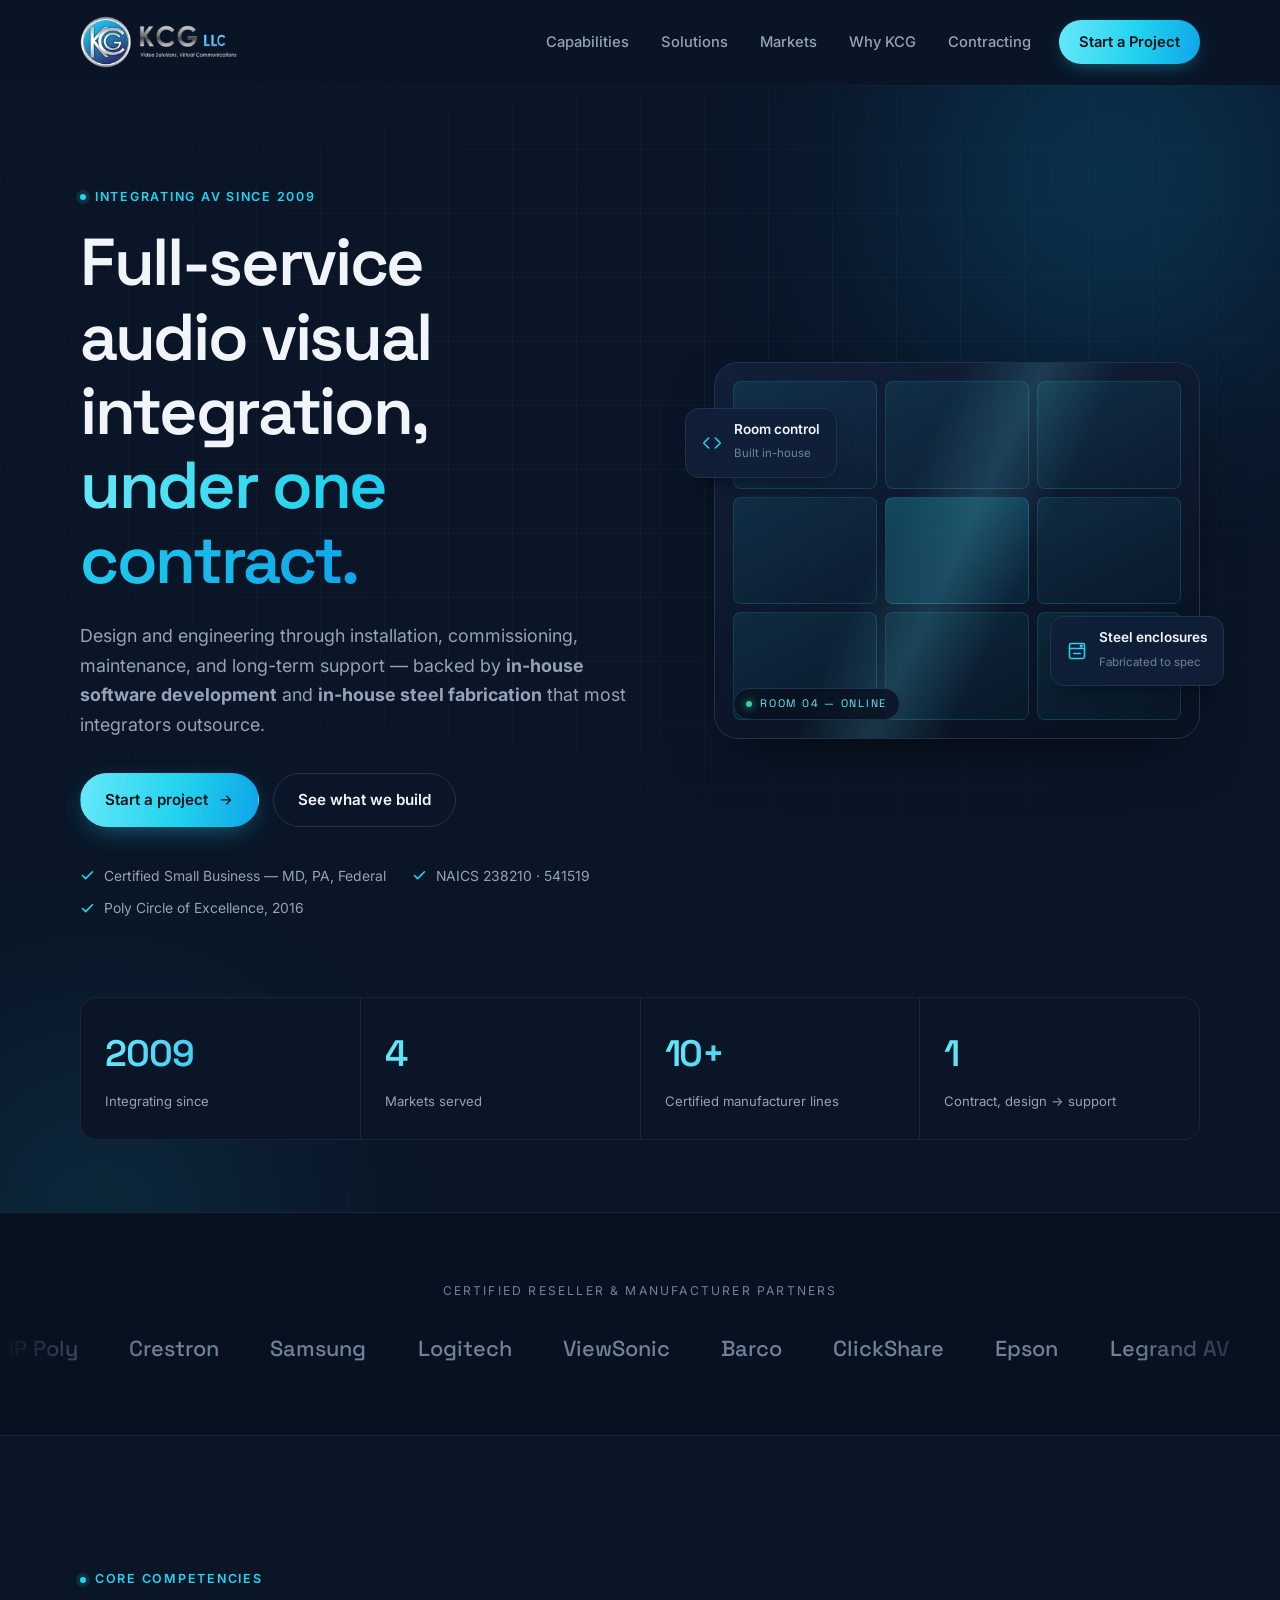
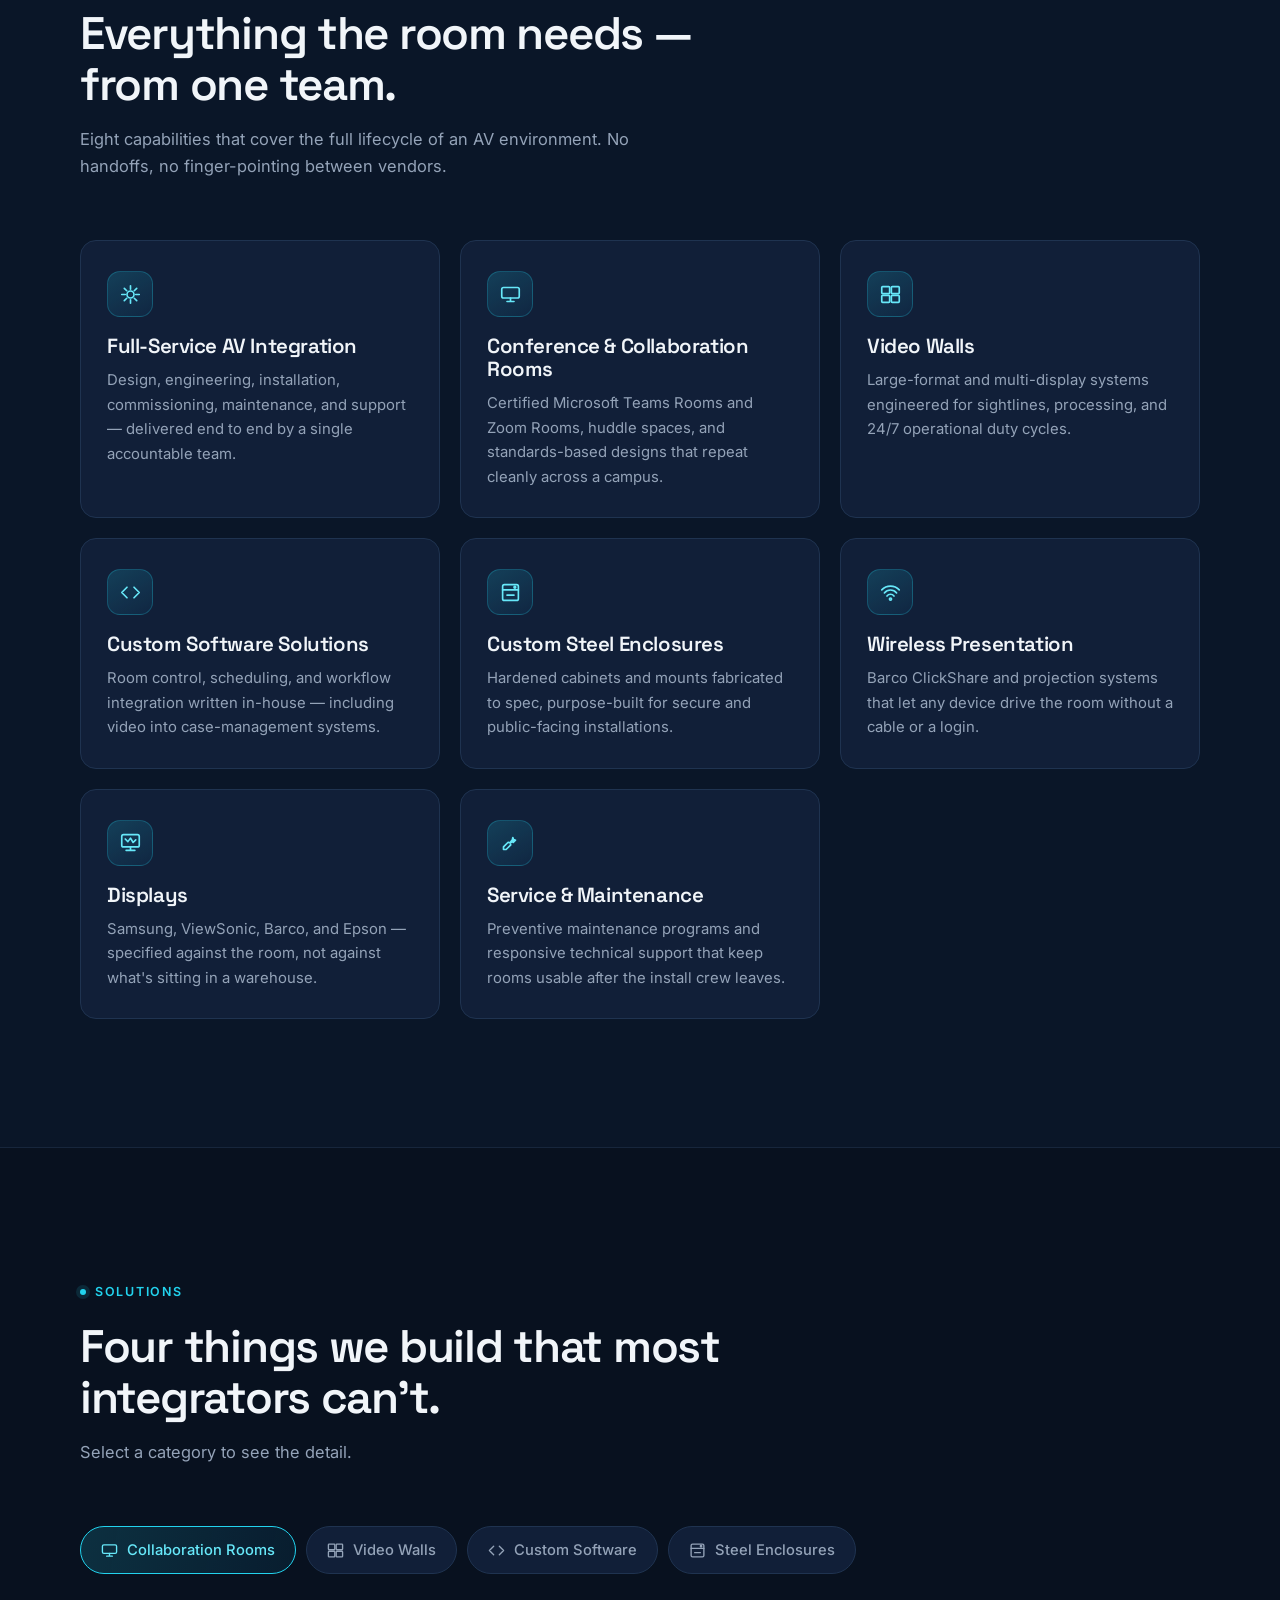
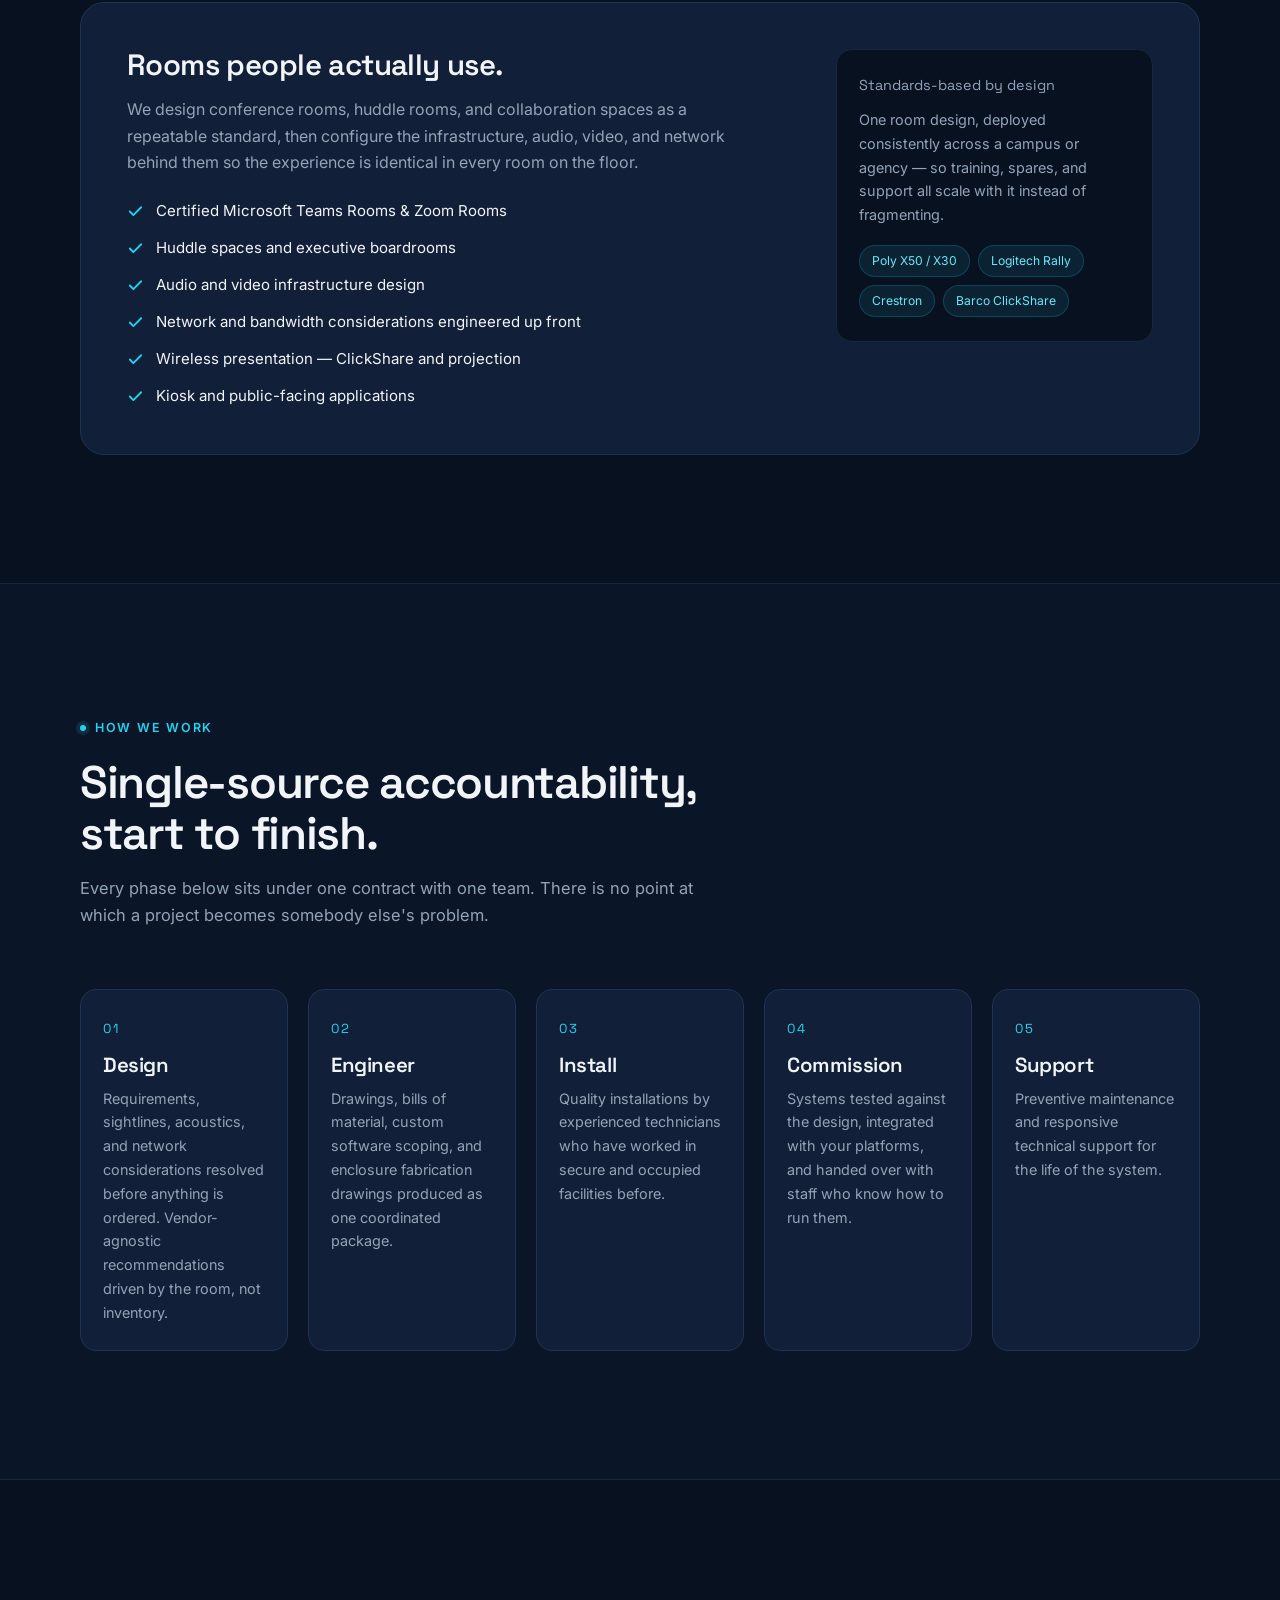
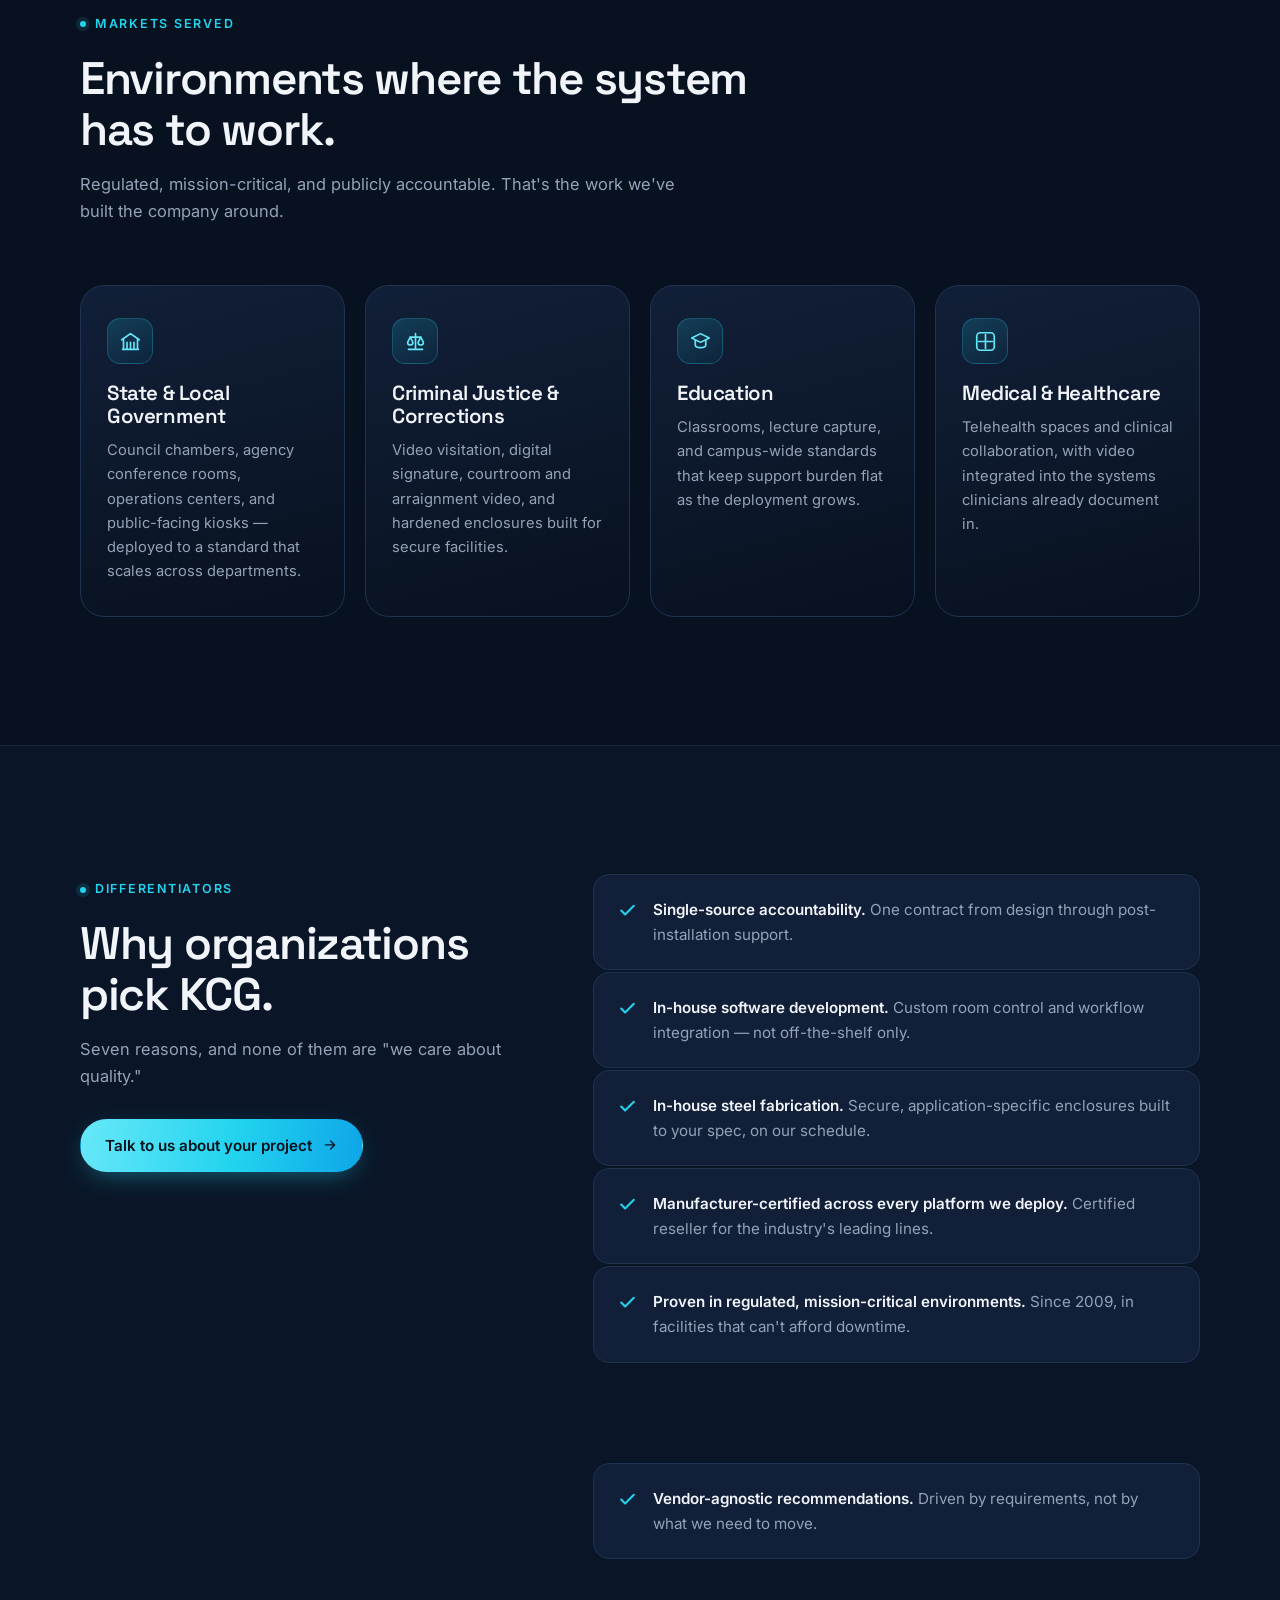
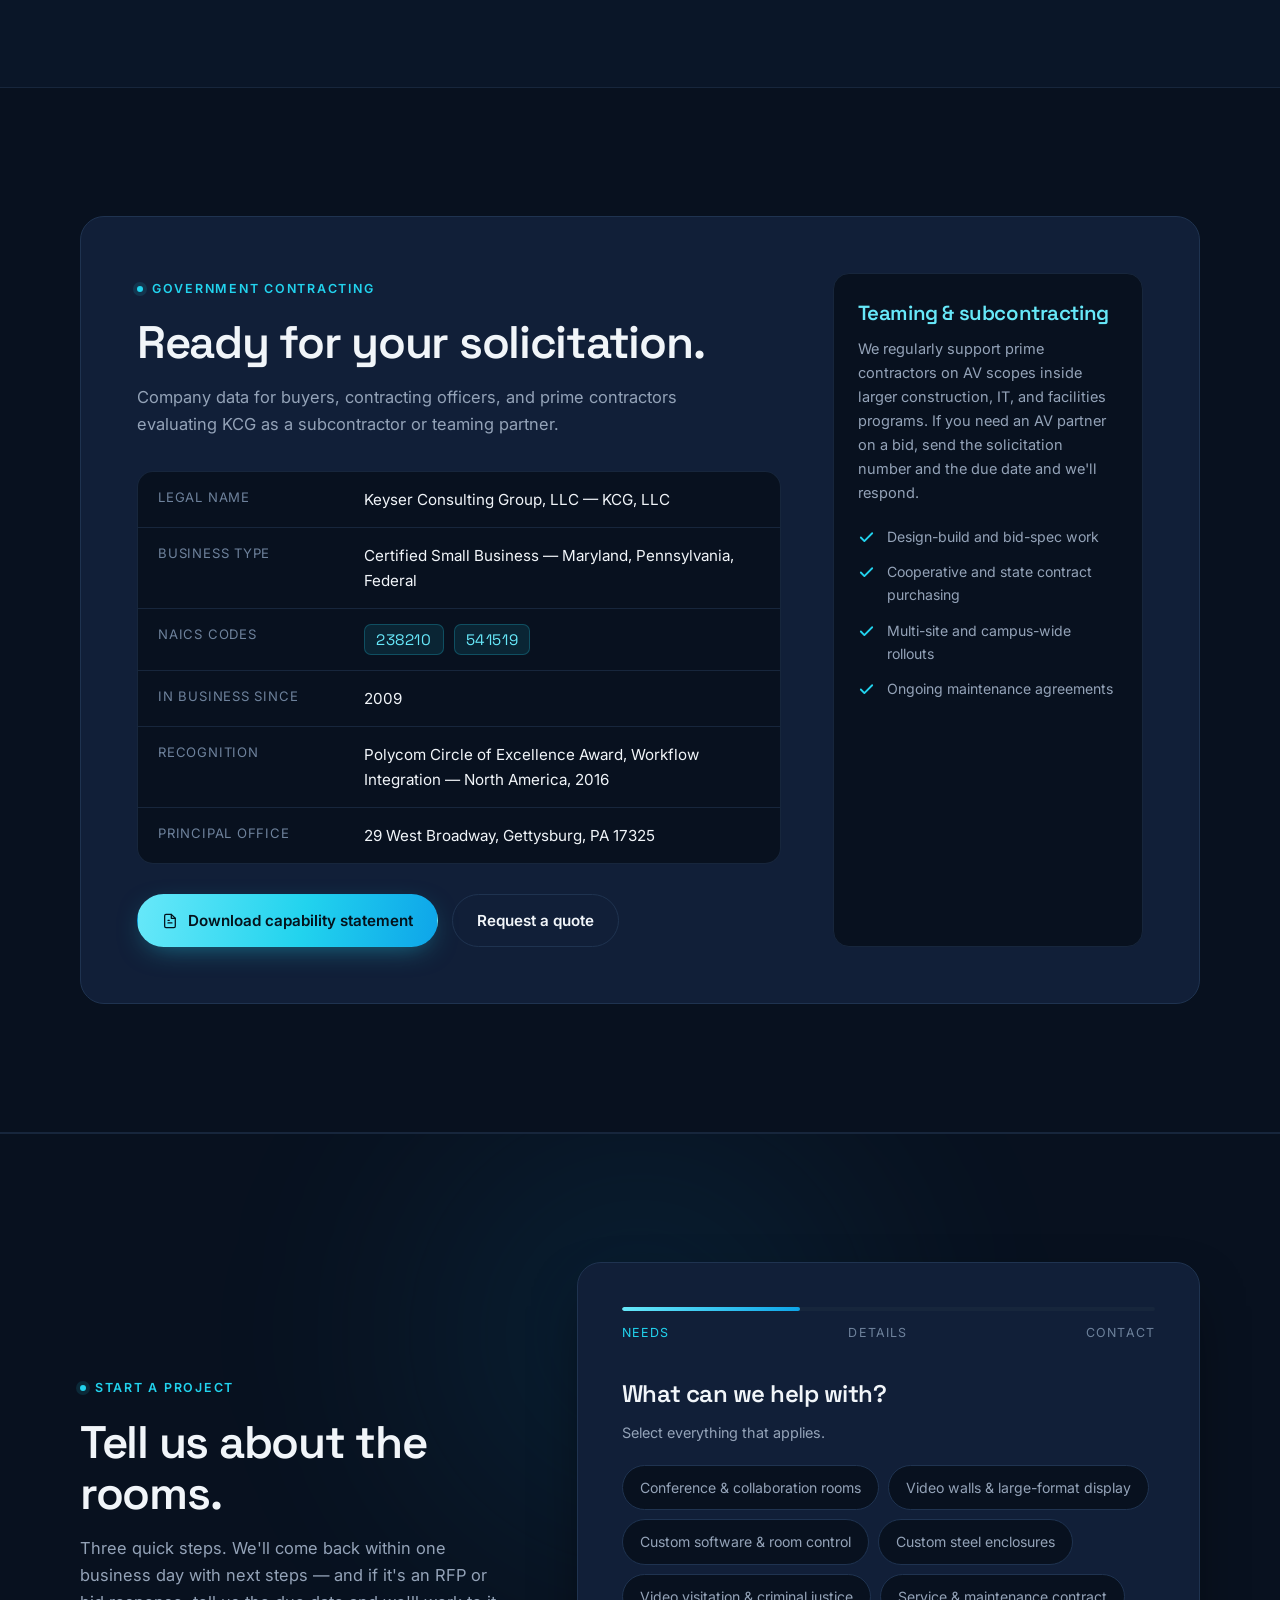
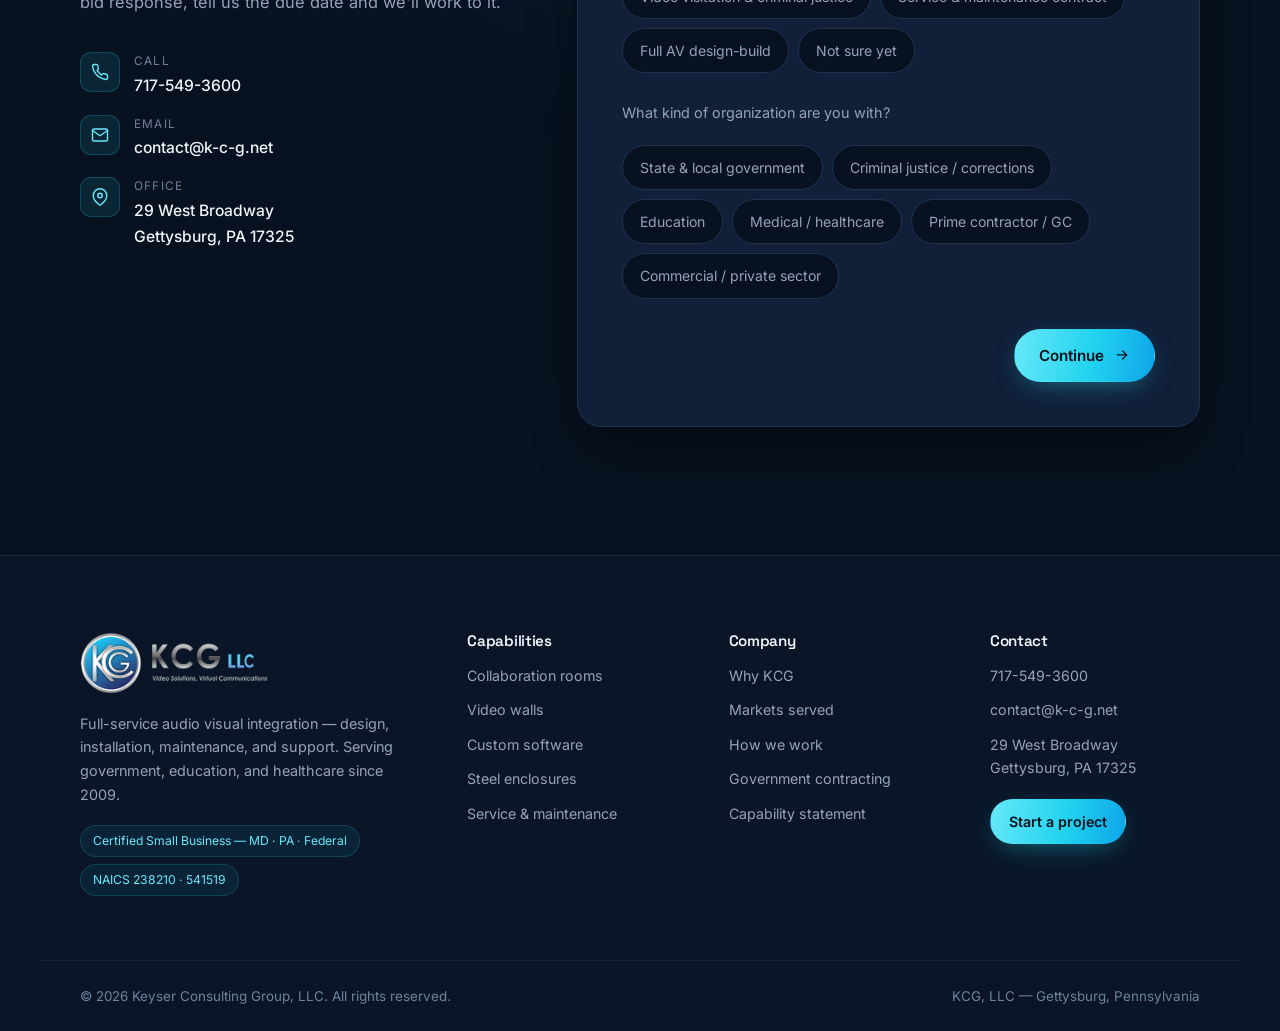
==== index.html @ 4cfeaa06 "New KCG website Modern single-page marketing site for Keyser Consulting Group (KCG, LLC), replacing " ====
<!DOCTYPE html>
<html lang="en">
<head>
<meta charset="utf-8">
<meta name="viewport" content="width=device-width, initial-scale=1">
<title>KCG — Full-Service Audio Visual Integration | Keyser Consulting Group</title>
<meta name="description" content="KCG is a full-service audio visual integrator: design, engineering, installation, commissioning, maintenance and support. In-house custom software and steel fabrication. Serving state &amp; local government, education, and healthcare since 2009.">
<link rel="canonical" href="https://www.k-c-g.net/">

<!-- Open Graph / social -->
<meta property="og:type" content="website">
<meta property="og:title" content="KCG — Full-Service Audio Visual Integration">
<meta property="og:description" content="Design through support, under one contract. Conference rooms, video walls, custom room-control software, and custom steel enclosures for government, education, and healthcare.">
<meta property="og:url" content="https://www.k-c-g.net/">
<meta property="og:image" content="https://www.k-c-g.net/assets/og-image.png">
<meta property="og:site_name" content="Keyser Consulting Group">
<meta name="twitter:card" content="summary_large_image">
<meta name="theme-color" content="#0A1628">

<link rel="icon" href="assets/favicon.ico" sizes="any">
<link rel="icon" href="assets/img/favicon-32.png" type="image/png" sizes="32x32">
<link rel="apple-touch-icon" href="assets/img/favicon-180.png">

<link rel="preconnect" href="https://fonts.googleapis.com">
<link rel="preconnect" href="https://fonts.gstatic.com" crossorigin>
<link href="https://fonts.googleapis.com/css2?family=Inter:wght@400;500;600;700&family=Space+Grotesk:wght@500;600;700&display=swap" rel="stylesheet">
<link rel="stylesheet" href="assets/styles.css">

<script type="application/ld+json">
{
  "@context": "https://schema.org",
  "@type": "ProfessionalService",
  "name": "Keyser Consulting Group, LLC",
  "alternateName": "KCG, LLC",
  "description": "Full-service audio visual integrator providing design, engineering, installation, commissioning, maintenance and support, plus in-house custom software development and custom steel fabrication.",
  "url": "https://www.k-c-g.net/",
  "email": "contact@k-c-g.net",
  "telephone": "+1-717-549-3600",
  "foundingDate": "2009",
  "address": {
    "@type": "PostalAddress",
    "streetAddress": "29 West Broadway",
    "addressLocality": "Gettysburg",
    "addressRegion": "PA",
    "postalCode": "17325",
    "addressCountry": "US"
  },
  "areaServed": ["Pennsylvania", "Maryland", "United States"],
  "knowsAbout": ["Audio visual integration", "Video conferencing", "Microsoft Teams Rooms", "Zoom Rooms", "Video walls", "Room control systems", "Video visitation systems"]
}
</script>
<script>document.documentElement.classList.add('js');</script>
</head>
<body>

<!-- ============ SVG ICON SPRITE ============ -->
<svg width="0" height="0" style="position:absolute" aria-hidden="true" focusable="false">
  <defs>
    <symbol id="i-integration" viewBox="0 0 24 24"><path d="M12 2v4M12 18v4M2 12h4M18 12h4M4.9 4.9l2.8 2.8M16.3 16.3l2.8 2.8M19.1 4.9l-2.8 2.8M7.7 16.3l-2.8 2.8"/><circle cx="12" cy="12" r="4"/></symbol>
    <symbol id="i-room" viewBox="0 0 24 24"><rect x="2" y="4" width="20" height="12" rx="2"/><path d="M8 20h8M12 16v4"/></symbol>
    <symbol id="i-wall" viewBox="0 0 24 24"><rect x="2" y="3" width="9" height="8" rx="1"/><rect x="13" y="3" width="9" height="8" rx="1"/><rect x="2" y="13" width="9" height="8" rx="1"/><rect x="13" y="13" width="9" height="8" rx="1"/></symbol>
    <symbol id="i-code" viewBox="0 0 24 24"><path d="M8 6l-6 6 6 6M16 6l6 6-6 6"/></symbol>
    <symbol id="i-steel" viewBox="0 0 24 24"><rect x="3" y="3" width="18" height="18" rx="2"/><path d="M3 9h18M8 15h8"/><circle cx="17" cy="6" r="1"/></symbol>
    <symbol id="i-wireless" viewBox="0 0 24 24"><path d="M5 12.5a9 9 0 0114 0M8 16a5 5 0 018 0"/><circle cx="12" cy="19.5" r="1.2"/><path d="M2 9a14 14 0 0120 0"/></symbol>
    <symbol id="i-display" viewBox="0 0 24 24"><rect x="2" y="3" width="20" height="14" rx="2"/><path d="M7 21h10M12 17v4"/><path d="M6 8l3 3 3-4 3 5 3-3"/></symbol>
    <symbol id="i-service" viewBox="0 0 24 24"><path d="M14.7 6.3a4 4 0 01-5.4 5.4L4 17v3h3l5.3-5.3a4 4 0 015.4-5.4l-2.6 2.6-1.4-1.4z"/></symbol>
    <symbol id="i-gov" viewBox="0 0 24 24"><path d="M3 21h18M4 21V10M20 21V10M8 21V13M12 21V13M16 21V13M2 10l10-7 10 7"/></symbol>
    <symbol id="i-edu" viewBox="0 0 24 24"><path d="M22 8L12 3 2 8l10 5 10-5z"/><path d="M6 10.5V16c0 1.7 2.7 3 6 3s6-1.3 6-3v-5.5"/></symbol>
    <symbol id="i-med" viewBox="0 0 24 24"><path d="M12 4v16M4 12h16"/><rect x="2" y="2" width="20" height="20" rx="4"/></symbol>
    <symbol id="i-justice" viewBox="0 0 24 24"><path d="M12 3v18M6 7h12M4 21h16"/><path d="M6 7l-3 6a3 3 0 006 0zM18 7l3 6a3 3 0 01-6 0z"/></symbol>
    <symbol id="i-check" viewBox="0 0 24 24"><path d="M20 6L9 17l-5-5"/></symbol>
    <symbol id="i-arrow" viewBox="0 0 24 24"><path d="M5 12h14M13 6l6 6-6 6"/></symbol>
    <symbol id="i-phone" viewBox="0 0 24 24"><path d="M22 16.9v3a2 2 0 01-2.2 2 19.8 19.8 0 01-8.6-3.1 19.5 19.5 0 01-6-6A19.8 19.8 0 012.1 4.2 2 2 0 014.1 2h3a2 2 0 012 1.7c.1 1 .4 1.9.7 2.8a2 2 0 01-.5 2.1L8.1 9.9a16 16 0 006 6l1.3-1.2a2 2 0 012.1-.5c.9.3 1.8.6 2.8.7a2 2 0 011.7 2z"/></symbol>
    <symbol id="i-mail" viewBox="0 0 24 24"><rect x="2" y="4" width="20" height="16" rx="2"/><path d="M22 6l-10 7L2 6"/></symbol>
    <symbol id="i-pin" viewBox="0 0 24 24"><path d="M21 10c0 7-9 13-9 13s-9-6-9-13a9 9 0 0118 0z"/><circle cx="12" cy="10" r="3"/></symbol>
    <symbol id="i-doc" viewBox="0 0 24 24"><path d="M14 2H6a2 2 0 00-2 2v16a2 2 0 002 2h12a2 2 0 002-2V8z"/><path d="M14 2v6h6M9 15h6M9 11h2"/></symbol>
    <symbol id="i-shield" viewBox="0 0 24 24"><path d="M12 22s8-4 8-10V5l-8-3-8 3v7c0 6 8 10 8 10z"/><path d="M9 12l2 2 4-4"/></symbol>
    <symbol id="i-net" viewBox="0 0 24 24"><circle cx="12" cy="12" r="10"/><path d="M2 12h20M12 2a15 15 0 010 20 15 15 0 010-20z"/></symbol>
  </defs>
</svg>

<a class="skip-link" href="#main">Skip to content</a>

<!-- ============ HEADER ============ -->
<header class="site-header" id="site-header">
  <div class="wrap header-inner">
    <a class="brand" href="#top" aria-label="KCG LLC — Keyser Consulting Group, home">
      <img class="brand-lockup" src="assets/img/kcg-logo-light.png" width="454" height="150"
           alt="KCG LLC — Video Solutions, Virtual Communications">
      <img class="brand-badge" src="assets/img/kcgicon.png" width="151" height="150" alt="KCG LLC">
    </a>

    <nav class="site-nav" id="site-nav" aria-label="Primary">
      <a href="#capabilities">Capabilities</a>
      <a href="#solutions">Solutions</a>
      <a href="#markets">Markets</a>
      <a href="#why">Why KCG</a>
      <a href="#government">Contracting</a>
      <a class="nav-cta" href="#contact">Start a Project</a>
    </nav>

    <button class="nav-toggle" id="nav-toggle" aria-expanded="false" aria-controls="site-nav" aria-label="Open menu">
      <span></span><span></span><span></span>
    </button>
  </div>
</header>

<main id="main">

<!-- ============ HERO ============ -->
<section class="hero" id="top">
  <div class="hero-bg" aria-hidden="true">
    <div class="glow glow-a"></div>
    <div class="glow glow-b"></div>
    <div class="grid-overlay"></div>
  </div>

  <div class="wrap hero-inner">
    <div class="hero-copy">
      <p class="eyebrow"><span class="dot"></span> Integrating AV since 2009</p>
      <h1>
        Full-service audio&nbsp;visual integration,<br>
        <span class="grad">under one contract.</span>
      </h1>
      <p class="lede">
        Design and engineering through installation, commissioning, maintenance, and long-term
        support &mdash; backed by <strong>in-house software development</strong> and
        <strong>in-house steel fabrication</strong> that most integrators outsource.
      </p>

      <div class="hero-actions">
        <a class="btn btn-primary" href="#contact">Start a project <svg class="ico"><use href="#i-arrow"/></svg></a>
        <a class="btn btn-ghost" href="#solutions">See what we build</a>
      </div>

      <ul class="hero-trust">
        <li><svg class="ico"><use href="#i-check"/></svg> Certified Small Business &mdash; MD, PA, Federal</li>
        <li><svg class="ico"><use href="#i-check"/></svg> NAICS 238210 &middot; 541519</li>
        <li><svg class="ico"><use href="#i-check"/></svg> Poly Circle of Excellence, 2016</li>
      </ul>
    </div>

    <div class="hero-visual" aria-hidden="true">
      <div class="videowall">
        <div class="panel-grid">
          <span></span><span></span><span></span>
          <span></span><span></span><span></span>
          <span></span><span></span><span></span>
        </div>
        <div class="sweep"></div>
        <div class="vw-label"><span class="live"></span> ROOM 04 &mdash; ONLINE</div>
      </div>
      <div class="float-card fc-1">
        <svg class="ico"><use href="#i-code"/></svg>
        <div><strong>Room control</strong><small>Built in-house</small></div>
      </div>
      <div class="float-card fc-2">
        <svg class="ico"><use href="#i-steel"/></svg>
        <div><strong>Steel enclosures</strong><small>Fabricated to spec</small></div>
      </div>
    </div>
  </div>

  <!-- Stats bar -->
  <div class="wrap">
    <div class="statbar reveal">
      <div class="stat"><span class="num" data-count="2009" data-plain="1">2009</span><span class="lbl">Integrating since</span></div>
      <div class="stat"><span class="num" data-count="4">0</span><span class="lbl">Markets served</span></div>
      <div class="stat"><span class="num" data-count="10" data-suffix="+">0</span><span class="lbl">Certified manufacturer lines</span></div>
      <div class="stat"><span class="num">1</span><span class="lbl">Contract, design&nbsp;&rarr;&nbsp;support</span></div>
    </div>
  </div>
</section>

<!-- ============ PARTNER MARQUEE ============ -->
<section class="partners" aria-label="Certified reseller and manufacturer partners">
  <div class="wrap">
    <p class="partners-title">Certified reseller &amp; manufacturer partners</p>
  </div>
  <div class="marquee" data-marquee>
    <div class="marquee-track">
      <ul class="marquee-list">
        <li>HP&nbsp;Poly</li><li>Crestron</li><li>Samsung</li><li>Logitech</li><li>ViewSonic</li>
        <li>Barco</li><li>ClickShare</li><li>Epson</li><li>Legrand&nbsp;AV</li><li>Chief</li>
        <li>Da-Lite</li><li>Sanus</li><li>Microsoft&nbsp;Teams&nbsp;Rooms</li><li>Zoom&nbsp;Rooms</li>
      </ul>
      <ul class="marquee-list" aria-hidden="true">
        <li>HP&nbsp;Poly</li><li>Crestron</li><li>Samsung</li><li>Logitech</li><li>ViewSonic</li>
        <li>Barco</li><li>ClickShare</li><li>Epson</li><li>Legrand&nbsp;AV</li><li>Chief</li>
        <li>Da-Lite</li><li>Sanus</li><li>Microsoft&nbsp;Teams&nbsp;Rooms</li><li>Zoom&nbsp;Rooms</li>
      </ul>
    </div>
  </div>
</section>

<!-- ============ CAPABILITIES ============ -->
<section class="section" id="capabilities">
  <div class="wrap">
    <header class="section-head reveal">
      <p class="eyebrow"><span class="dot"></span> Core competencies</p>
      <h2>Everything the room needs &mdash; from one team.</h2>
      <p class="section-sub">Eight capabilities that cover the full lifecycle of an AV environment. No handoffs, no finger-pointing between vendors.</p>
    </header>

    <div class="card-grid">
      <article class="card reveal">
        <span class="card-ico"><svg class="ico"><use href="#i-integration"/></svg></span>
        <h3>Full-Service AV Integration</h3>
        <p>Design, engineering, installation, commissioning, maintenance, and support &mdash; delivered end to end by a single accountable team.</p>
      </article>
      <article class="card reveal">
        <span class="card-ico"><svg class="ico"><use href="#i-room"/></svg></span>
        <h3>Conference &amp; Collaboration Rooms</h3>
        <p>Certified Microsoft Teams Rooms and Zoom Rooms, huddle spaces, and standards-based designs that repeat cleanly across a campus.</p>
      </article>
      <article class="card reveal">
        <span class="card-ico"><svg class="ico"><use href="#i-wall"/></svg></span>
        <h3>Video Walls</h3>
        <p>Large-format and multi-display systems engineered for sightlines, processing, and 24/7 operational duty cycles.</p>
      </article>
      <article class="card reveal">
        <span class="card-ico"><svg class="ico"><use href="#i-code"/></svg></span>
        <h3>Custom Software Solutions</h3>
        <p>Room control, scheduling, and workflow integration written in-house &mdash; including video into case-management systems.</p>
      </article>
      <article class="card reveal">
        <span class="card-ico"><svg class="ico"><use href="#i-steel"/></svg></span>
        <h3>Custom Steel Enclosures</h3>
        <p>Hardened cabinets and mounts fabricated to spec, purpose-built for secure and public-facing installations.</p>
      </article>
      <article class="card reveal">
        <span class="card-ico"><svg class="ico"><use href="#i-wireless"/></svg></span>
        <h3>Wireless Presentation</h3>
        <p>Barco ClickShare and projection systems that let any device drive the room without a cable or a login.</p>
      </article>
      <article class="card reveal">
        <span class="card-ico"><svg class="ico"><use href="#i-display"/></svg></span>
        <h3>Displays</h3>
        <p>Samsung, ViewSonic, Barco, and Epson &mdash; specified against the room, not against what's sitting in a warehouse.</p>
      </article>
      <article class="card reveal">
        <span class="card-ico"><svg class="ico"><use href="#i-service"/></svg></span>
        <h3>Service &amp; Maintenance</h3>
        <p>Preventive maintenance programs and responsive technical support that keep rooms usable after the install crew leaves.</p>
      </article>
    </div>
  </div>
</section>

<!-- ============ SOLUTIONS ============ -->
<section class="section section-alt" id="solutions">
  <div class="wrap">
    <header class="section-head reveal">
      <p class="eyebrow"><span class="dot"></span> Solutions</p>
      <h2>Four things we build that most integrators can't.</h2>
      <p class="section-sub">Select a category to see the detail.</p>
    </header>

    <div class="tabs reveal" data-tabs>
      <div class="tablist" role="tablist" aria-label="Solution categories">
        <button role="tab" id="tab-rooms" aria-controls="pane-rooms" aria-selected="true" class="tab is-active">
          <svg class="ico"><use href="#i-room"/></svg> Collaboration Rooms
        </button>
        <button role="tab" id="tab-walls" aria-controls="pane-walls" aria-selected="false" class="tab">
          <svg class="ico"><use href="#i-wall"/></svg> Video Walls
        </button>
        <button role="tab" id="tab-software" aria-controls="pane-software" aria-selected="false" class="tab">
          <svg class="ico"><use href="#i-code"/></svg> Custom Software
        </button>
        <button role="tab" id="tab-steel" aria-controls="pane-steel" aria-selected="false" class="tab">
          <svg class="ico"><use href="#i-steel"/></svg> Steel Enclosures
        </button>
      </div>

      <!-- Rooms -->
      <div role="tabpanel" id="pane-rooms" aria-labelledby="tab-rooms" class="tabpanel is-active">
        <div class="pane-grid">
          <div class="pane-copy">
            <h3>Rooms people actually use.</h3>
            <p>We design conference rooms, huddle rooms, and collaboration spaces as a repeatable standard, then configure the infrastructure, audio, video, and network behind them so the experience is identical in every room on the floor.</p>
            <ul class="tick-list">
              <li><svg class="ico"><use href="#i-check"/></svg> Certified Microsoft Teams Rooms &amp; Zoom Rooms</li>
              <li><svg class="ico"><use href="#i-check"/></svg> Huddle spaces and executive boardrooms</li>
              <li><svg class="ico"><use href="#i-check"/></svg> Audio and video infrastructure design</li>
              <li><svg class="ico"><use href="#i-check"/></svg> Network and bandwidth considerations engineered up front</li>
              <li><svg class="ico"><use href="#i-check"/></svg> Wireless presentation &mdash; ClickShare and projection</li>
              <li><svg class="ico"><use href="#i-check"/></svg> Kiosk and public-facing applications</li>
            </ul>
          </div>
          <aside class="pane-side">
            <p class="side-kicker">Standards-based by design</p>
            <p>One room design, deployed consistently across a campus or agency &mdash; so training, spares, and support all scale with it instead of fragmenting.</p>
            <div class="chiprow"><span>Poly X50 / X30</span><span>Logitech Rally</span><span>Crestron</span><span>Barco ClickShare</span></div>
          </aside>
        </div>
      </div>

      <!-- Walls -->
      <div role="tabpanel" id="pane-walls" aria-labelledby="tab-walls" class="tabpanel" hidden>
        <div class="pane-grid">
          <div class="pane-copy">
            <h3>Large-format and multi-display systems.</h3>
            <p>Command centers, lobbies, courtrooms, and operations floors. We handle the processing, mounting structure, content routing, and the maintenance access that gets forgotten until something needs to be swapped out.</p>
            <ul class="tick-list">
              <li><svg class="ico"><use href="#i-check"/></svg> Multi-display video walls and large-format single displays</li>
              <li><svg class="ico"><use href="#i-check"/></svg> Samsung, ViewSonic, Barco, and Epson product lines</li>
              <li><svg class="ico"><use href="#i-check"/></svg> Legrand AV mounting &mdash; Chief, Da-Lite, Sanus</li>
              <li><svg class="ico"><use href="#i-check"/></svg> Content routing and source management</li>
              <li><svg class="ico"><use href="#i-check"/></svg> Serviceable mounting structure with real access clearance</li>
            </ul>
          </div>
          <aside class="pane-side">
            <p class="side-kicker">Built for duty cycle</p>
            <p>Displays destined for continuous operation get specified for it &mdash; not repurposed from a conference-room bill of materials.</p>
            <div class="chiprow"><span>Samsung</span><span>ViewSonic</span><span>Barco</span><span>Epson</span></div>
          </aside>
        </div>
      </div>

      <!-- Software -->
      <div role="tabpanel" id="pane-software" aria-labelledby="tab-software" class="tabpanel" hidden>
        <div class="pane-copy pane-copy-full">
          <h3>Software written for your workflow, not licensed to it.</h3>
          <p>We develop and maintain our own applications. That means a room-control interface can be shaped around how your staff actually work, and video can be integrated directly into the case-management and documentation systems already in use.</p>
        </div>
        <div class="mini-grid">
          <article class="mini">
            <h4>Room Control System</h4>
            <p>Windows-based control of AV equipment over RS-232 or Telnet. Configurable without writing code, with an enterprise monitoring dashboard across every room.</p>
            <p class="mini-note">Roughly one-third less cost than competing systems, using standards-based hardware.</p>
          </article>
          <article class="mini">
            <h4>Multi-Station Control</h4>
            <p>Browser-based control of multiple video endpoints, and call placement from a single station. Deployable enterprise-wide or at one site.</p>
          </article>
          <article class="mini">
            <h4>Video Visitation</h4>
            <p>Scheduling and delivery for professional visits &mdash; probation, parole, counsel, and treatment professionals &mdash; with recording, live streaming, audit controls, and reporting.</p>
          </article>
          <article class="mini">
            <h4>Digital Signature</h4>
            <p>Documents displayed through the video conferencing system and signed remotely, captured back into the record without a physical handoff.</p>
          </article>
          <article class="mini">
            <h4>Workflow &amp; Case-Management Integration</h4>
            <p>Applications that push video and documentation into existing systems across healthcare, criminal justice, and education.</p>
          </article>
          <article class="mini">
            <h4>Content Delivery &amp; Documentation</h4>
            <p>Customizable applications for incorporating content delivery and documentation into a customer's existing workflow.</p>
          </article>
        </div>
      </div>

      <!-- Steel -->
      <div role="tabpanel" id="pane-steel" aria-labelledby="tab-steel" class="tabpanel" hidden>
        <div class="pane-grid">
          <div class="pane-copy">
            <h3>Hardened enclosures, fabricated in-house.</h3>
            <p>When an installation has to survive a public corridor, a secure facility, or a housing unit, off-the-shelf mounts do not hold up. We fabricate custom steel enclosures to spec &mdash; sized to the device, serviceable from the front, and built to be attacked.</p>
            <ul class="tick-list">
              <li><svg class="ico"><use href="#i-check"/></svg> Securely houses Poly X50, X30, or Logitech Rally Bar Huddle</li>
              <li><svg class="ico"><use href="#i-check"/></svg> 24&Prime; monitor integrated behind the faceplate</li>
              <li><svg class="ico"><use href="#i-check"/></svg> Inmate-grade handset, 1,000&nbsp;lb pull strength, USB to the video device</li>
              <li><svg class="ico"><use href="#i-check"/></svg> Front case folds down for full access and service</li>
              <li><svg class="ico"><use href="#i-check"/></svg> Small wall unit dimensions: 24&nbsp;&times;&nbsp;24&nbsp;&times;&nbsp;6&Prime;</li>
              <li><svg class="ico"><use href="#i-check"/></svg> Custom sizes and configurations fabricated to your spec</li>
            </ul>
          </div>
          <aside class="pane-side">
            <p class="side-kicker">Why it matters</p>
            <p>Most integrators outsource fabrication. We don't &mdash; which means the enclosure, the device inside it, and the software driving it are all on the same schedule and the same contract.</p>
            <div class="chiprow"><span>Wall units</span><span>Mounts &amp; stands</span><span>Hardened cases</span></div>
          </aside>
        </div>
      </div>
    </div>
  </div>
</section>

<!-- ============ PROCESS ============ -->
<section class="section" id="process">
  <div class="wrap">
    <header class="section-head reveal">
      <p class="eyebrow"><span class="dot"></span> How we work</p>
      <h2>Single-source accountability, start to finish.</h2>
      <p class="section-sub">Every phase below sits under one contract with one team. There is no point at which a project becomes somebody else's problem.</p>
    </header>

    <ol class="process">
      <li class="reveal"><span class="pnum">01</span><h3>Design</h3><p>Requirements, sightlines, acoustics, and network considerations resolved before anything is ordered. Vendor-agnostic recommendations driven by the room, not inventory.</p></li>
      <li class="reveal"><span class="pnum">02</span><h3>Engineer</h3><p>Drawings, bills of material, custom software scoping, and enclosure fabrication drawings produced as one coordinated package.</p></li>
      <li class="reveal"><span class="pnum">03</span><h3>Install</h3><p>Quality installations by experienced technicians who have worked in secure and occupied facilities before.</p></li>
      <li class="reveal"><span class="pnum">04</span><h3>Commission</h3><p>Systems tested against the design, integrated with your platforms, and handed over with staff who know how to run them.</p></li>
      <li class="reveal"><span class="pnum">05</span><h3>Support</h3><p>Preventive maintenance and responsive technical support for the life of the system.</p></li>
    </ol>
  </div>
</section>

<!-- ============ MARKETS ============ -->
<section class="section section-alt" id="markets">
  <div class="wrap">
    <header class="section-head reveal">
      <p class="eyebrow"><span class="dot"></span> Markets served</p>
      <h2>Environments where the system has to work.</h2>
      <p class="section-sub">Regulated, mission-critical, and publicly accountable. That's the work we've built the company around.</p>
    </header>

    <div class="market-grid">
      <article class="market reveal">
        <span class="card-ico"><svg class="ico"><use href="#i-gov"/></svg></span>
        <h3>State &amp; Local Government</h3>
        <p>Council chambers, agency conference rooms, operations centers, and public-facing kiosks &mdash; deployed to a standard that scales across departments.</p>
      </article>
      <article class="market reveal">
        <span class="card-ico"><svg class="ico"><use href="#i-justice"/></svg></span>
        <h3>Criminal Justice &amp; Corrections</h3>
        <p>Video visitation, digital signature, courtroom and arraignment video, and hardened enclosures built for secure facilities.</p>
      </article>
      <article class="market reveal">
        <span class="card-ico"><svg class="ico"><use href="#i-edu"/></svg></span>
        <h3>Education</h3>
        <p>Classrooms, lecture capture, and campus-wide standards that keep support burden flat as the deployment grows.</p>
      </article>
      <article class="market reveal">
        <span class="card-ico"><svg class="ico"><use href="#i-med"/></svg></span>
        <h3>Medical &amp; Healthcare</h3>
        <p>Telehealth spaces and clinical collaboration, with video integrated into the systems clinicians already document in.</p>
      </article>
    </div>
  </div>
</section>

<!-- ============ WHY KCG ============ -->
<section class="section" id="why">
  <div class="wrap why-wrap">
    <div class="why-copy reveal">
      <p class="eyebrow"><span class="dot"></span> Differentiators</p>
      <h2>Why organizations pick&nbsp;KCG.</h2>
      <p class="section-sub">Seven reasons, and none of them are "we care about quality."</p>
      <a class="btn btn-primary" href="#contact">Talk to us about your project <svg class="ico"><use href="#i-arrow"/></svg></a>
    </div>

    <ul class="why-list">
      <li class="reveal"><svg class="ico"><use href="#i-check"/></svg><div><strong>Single-source accountability.</strong> One contract from design through post-installation support.</div></li>
      <li class="reveal"><svg class="ico"><use href="#i-check"/></svg><div><strong>In-house software development.</strong> Custom room control and workflow integration &mdash; not off-the-shelf only.</div></li>
      <li class="reveal"><svg class="ico"><use href="#i-check"/></svg><div><strong>In-house steel fabrication.</strong> Secure, application-specific enclosures built to your spec, on our schedule.</div></li>
      <li class="reveal"><svg class="ico"><use href="#i-check"/></svg><div><strong>Manufacturer-certified across every platform we deploy.</strong> Certified reseller for the industry's leading lines.</div></li>
      <li class="reveal"><svg class="ico"><use href="#i-check"/></svg><div><strong>Proven in regulated, mission-critical environments.</strong> Since 2009, in facilities that can't afford downtime.</div></li>
      <li class="reveal"><svg class="ico"><use href="#i-check"/></svg><div><strong>Standards-based room designs.</strong> Consistent across a campus or agency, so support and spares stay simple.</div></li>
      <li class="reveal"><svg class="ico"><use href="#i-check"/></svg><div><strong>Vendor-agnostic recommendations.</strong> Driven by requirements, not by what we need to move.</div></li>
    </ul>
  </div>
</section>

<!-- ============ GOVERNMENT / CAPABILITY STATEMENT ============ -->
<section class="section section-alt" id="government">
  <div class="wrap">
    <div class="gov-panel reveal">
      <div class="gov-main">
        <p class="eyebrow"><span class="dot"></span> Government contracting</p>
        <h2>Ready for your solicitation.</h2>
        <p class="section-sub">Company data for buyers, contracting officers, and prime contractors evaluating KCG as a subcontractor or teaming partner.</p>

        <dl class="gov-data">
          <div><dt>Legal name</dt><dd>Keyser Consulting Group, LLC &mdash; KCG, LLC</dd></div>
          <div><dt>Business type</dt><dd>Certified Small Business &mdash; Maryland, Pennsylvania, Federal</dd></div>
          <div><dt>NAICS codes</dt><dd><span class="naics">238210</span> <span class="naics">541519</span></dd></div>
          <div><dt>In business since</dt><dd>2009</dd></div>
          <div><dt>Recognition</dt><dd>Polycom Circle of Excellence Award, Workflow Integration &mdash; North America, 2016</dd></div>
          <div><dt>Principal office</dt><dd>29 West Broadway, Gettysburg, PA 17325</dd></div>
        </dl>

        <div class="gov-actions">
          <a class="btn btn-primary" href="assets/KCG-Capability-Statement.pdf" download>
            <svg class="ico"><use href="#i-doc"/></svg> Download capability statement
          </a>
          <a class="btn btn-ghost" href="#contact">Request a quote</a>
        </div>
      </div>

      <aside class="gov-side">
        <h3>Teaming &amp; subcontracting</h3>
        <p>We regularly support prime contractors on AV scopes inside larger construction, IT, and facilities programs. If you need an AV partner on a bid, send the solicitation number and the due date and we'll respond.</p>
        <ul class="tick-list tick-sm">
          <li><svg class="ico"><use href="#i-check"/></svg> Design-build and bid-spec work</li>
          <li><svg class="ico"><use href="#i-check"/></svg> Cooperative and state contract purchasing</li>
          <li><svg class="ico"><use href="#i-check"/></svg> Multi-site and campus-wide rollouts</li>
          <li><svg class="ico"><use href="#i-check"/></svg> Ongoing maintenance agreements</li>
        </ul>
      </aside>
    </div>
  </div>
</section>

<!-- ============ CONTACT FUNNEL ============ -->
<section class="section contact-section" id="contact">
  <div class="contact-bg" aria-hidden="true"><div class="glow glow-c"></div></div>
  <div class="wrap contact-wrap">

    <div class="contact-intro reveal">
      <p class="eyebrow"><span class="dot"></span> Start a project</p>
      <h2>Tell us about the rooms.</h2>
      <p class="section-sub">Three quick steps. We'll come back within one business day with next steps &mdash; and if it's an RFP or bid response, tell us the due date and we'll work to it.</p>

      <ul class="contact-methods">
        <li>
          <span class="cm-ico"><svg class="ico"><use href="#i-phone"/></svg></span>
          <div><small>Call</small><a href="tel:+17175493600">717-549-3600</a></div>
        </li>
        <li>
          <span class="cm-ico"><svg class="ico"><use href="#i-mail"/></svg></span>
          <div><small>Email</small><a href="mailto:contact@k-c-g.net">contact@k-c-g.net</a></div>
        </li>
        <li>
          <span class="cm-ico"><svg class="ico"><use href="#i-pin"/></svg></span>
          <div><small>Office</small><span>29 West Broadway<br>Gettysburg, PA 17325</span></div>
        </li>
      </ul>
    </div>

    <div class="form-shell reveal">
      <!--
        ============================================================
        FORMSPREE SETUP  (see README.md, step 3)
        1. Create a free form at https://formspree.io
        2. Replace YOUR_FORM_ID below with your form's ID.
        The form will not send until you do this.
        ============================================================
      -->
      <form id="funnel" action="https://formspree.io/f/YOUR_FORM_ID" method="POST" novalidate>

        <div class="form-progress" aria-hidden="true">
          <div class="fp-bar"><span id="fp-fill"></span></div>
          <ol class="fp-steps">
            <li class="is-active" data-fp="1">Needs</li>
            <li data-fp="2">Details</li>
            <li data-fp="3">Contact</li>
          </ol>
        </div>

        <p class="sr-only" id="step-status" role="status" aria-live="polite">Step 1 of 3</p>

        <!-- STEP 1 -->
        <fieldset class="step is-active" data-step="1">
          <legend class="step-title">What can we help with?</legend>
          <p class="step-hint">Select everything that applies.</p>

          <div class="chips" role="group" aria-label="Project type">
            <label class="chip"><input type="checkbox" name="Project type" value="Conference &amp; collaboration rooms"><span>Conference &amp; collaboration rooms</span></label>
            <label class="chip"><input type="checkbox" name="Project type" value="Video walls / large-format display"><span>Video walls &amp; large-format display</span></label>
            <label class="chip"><input type="checkbox" name="Project type" value="Custom software / room control"><span>Custom software &amp; room control</span></label>
            <label class="chip"><input type="checkbox" name="Project type" value="Custom steel enclosures"><span>Custom steel enclosures</span></label>
            <label class="chip"><input type="checkbox" name="Project type" value="Video visitation / criminal justice"><span>Video visitation &amp; criminal justice</span></label>
            <label class="chip"><input type="checkbox" name="Project type" value="Service &amp; maintenance contract"><span>Service &amp; maintenance contract</span></label>
            <label class="chip"><input type="checkbox" name="Project type" value="Full AV design-build"><span>Full AV design-build</span></label>
            <label class="chip"><input type="checkbox" name="Project type" value="Not sure yet"><span>Not sure yet</span></label>
          </div>
          <p class="field-error" data-error-for="projecttype">Pick at least one so we route this to the right team.</p>

          <p class="step-hint step-hint-mt">What kind of organization are you with?</p>
          <div class="chips" role="radiogroup" aria-label="Organization type">
            <label class="chip"><input type="radio" name="Organization type" value="State &amp; local government"><span>State &amp; local government</span></label>
            <label class="chip"><input type="radio" name="Organization type" value="Criminal justice / corrections"><span>Criminal justice / corrections</span></label>
            <label class="chip"><input type="radio" name="Organization type" value="Education"><span>Education</span></label>
            <label class="chip"><input type="radio" name="Organization type" value="Medical / healthcare"><span>Medical / healthcare</span></label>
            <label class="chip"><input type="radio" name="Organization type" value="Prime contractor / GC"><span>Prime contractor / GC</span></label>
            <label class="chip"><input type="radio" name="Organization type" value="Commercial / private sector"><span>Commercial / private sector</span></label>
          </div>
          <p class="field-error" data-error-for="orgtype">Let us know who we'd be working with.</p>

          <div class="step-nav">
            <span></span>
            <button type="button" class="btn btn-primary" data-next>Continue <svg class="ico"><use href="#i-arrow"/></svg></button>
          </div>
        </fieldset>

        <!-- STEP 2 -->
        <fieldset class="step" data-step="2" hidden>
          <legend class="step-title">A little about the project.</legend>
          <p class="step-hint">Rough answers are fine &mdash; this just helps us prepare.</p>

          <div class="field-row">
            <label class="field">
              <span>Scope</span>
              <select name="Scope">
                <option value="">Select&hellip;</option>
                <option>A single room</option>
                <option>2&ndash;5 rooms</option>
                <option>6&ndash;20 rooms</option>
                <option>20+ rooms / campus-wide</option>
                <option>Multi-site rollout</option>
                <option>Not sure yet</option>
              </select>
            </label>
            <label class="field">
              <span>Timeline</span>
              <select name="Timeline">
                <option value="">Select&hellip;</option>
                <option>Responding to an RFP / bid now</option>
                <option>Immediate &mdash; within 30 days</option>
                <option>1&ndash;3 months</option>
                <option>3&ndash;6 months</option>
                <option>6+ months / planning &amp; budgeting</option>
              </select>
            </label>
          </div>

          <label class="field">
            <span>Solicitation or project number <em>(optional)</em></span>
            <input type="text" name="Solicitation number" autocomplete="off" placeholder="e.g. IFB PUR-1806-26">
          </label>

          <label class="field">
            <span>What are you trying to accomplish?</span>
            <textarea name="Project details" rows="5" placeholder="Rooms and locations involved, existing equipment, platforms you're standardized on (Teams, Zoom), any security or facility constraints&hellip;"></textarea>
          </label>

          <div class="step-nav">
            <button type="button" class="btn btn-ghost" data-prev>Back</button>
            <button type="button" class="btn btn-primary" data-next>Continue <svg class="ico"><use href="#i-arrow"/></svg></button>
          </div>
        </fieldset>

        <!-- STEP 3 -->
        <fieldset class="step" data-step="3" hidden>
          <legend class="step-title">Where should we send our response?</legend>
          <p class="step-hint">We reply within one business day.</p>

          <div class="field-row">
            <label class="field">
              <span>Full name <em>*</em></span>
              <input type="text" name="Name" autocomplete="name" required>
              <small class="field-error" data-error-for="Name">Please enter your name.</small>
            </label>
            <label class="field">
              <span>Organization <em>*</em></span>
              <input type="text" name="Organization" autocomplete="organization" required>
              <small class="field-error" data-error-for="Organization">Please enter your organization.</small>
            </label>
          </div>

          <div class="field-row">
            <label class="field">
              <span>Work email <em>*</em></span>
              <input type="email" name="email" autocomplete="email" required>
              <small class="field-error" data-error-for="email">Please enter a valid email address.</small>
            </label>
            <label class="field">
              <span>Phone <em>(optional)</em></span>
              <input type="tel" name="Phone" autocomplete="tel">
            </label>
          </div>

          <!-- Spam honeypot: Formspree ignores submissions where this is filled -->
          <input type="text" name="_gotcha" tabindex="-1" autocomplete="off" aria-hidden="true" class="hp">
          <input type="hidden" name="_subject" value="New project inquiry — k-c-g.net">

          <div class="step-nav">
            <button type="button" class="btn btn-ghost" data-prev>Back</button>
            <button type="submit" class="btn btn-primary btn-submit">Send inquiry <svg class="ico"><use href="#i-arrow"/></svg></button>
          </div>

          <p class="form-fineprint">We use this only to respond to your inquiry. No lists, no sharing.</p>
        </fieldset>

        <p class="form-alert" id="form-alert" role="alert" hidden></p>
      </form>

      <!-- Success state -->
      <div class="form-success" id="form-success" hidden>
        <span class="fs-ico"><svg class="ico"><use href="#i-check"/></svg></span>
        <h3>Inquiry received.</h3>
        <p>Thanks &mdash; we've got the details. Someone from KCG will follow up within one business day.</p>
        <p class="fs-urgent">Need us sooner? Call <a href="tel:+17175493600">717-549-3600</a>.</p>
      </div>
    </div>
  </div>
</section>

</main>

<!-- ============ FOOTER ============ -->
<footer class="site-footer">
  <div class="wrap footer-grid">
    <div class="footer-brand">
      <a class="brand brand-footer" href="#top" aria-label="KCG LLC — Keyser Consulting Group, home">
        <img class="brand-lockup" src="assets/img/kcg-logo-light.png" width="454" height="150"
             alt="KCG LLC — Video Solutions, Virtual Communications">
      </a>
      <p>Full-service audio visual integration &mdash; design, installation, maintenance, and support. Serving government, education, and healthcare since 2009.</p>
      <p class="footer-badges">
        <span>Certified Small Business &mdash; MD &middot; PA &middot; Federal</span>
        <span>NAICS 238210 &middot; 541519</span>
      </p>
    </div>

    <nav class="footer-col" aria-label="Capabilities">
      <h4>Capabilities</h4>
      <a href="#solutions">Collaboration rooms</a>
      <a href="#solutions">Video walls</a>
      <a href="#solutions">Custom software</a>
      <a href="#solutions">Steel enclosures</a>
      <a href="#capabilities">Service &amp; maintenance</a>
    </nav>

    <nav class="footer-col" aria-label="Company">
      <h4>Company</h4>
      <a href="#why">Why KCG</a>
      <a href="#markets">Markets served</a>
      <a href="#process">How we work</a>
      <a href="#government">Government contracting</a>
      <a href="assets/KCG-Capability-Statement.pdf" download>Capability statement</a>
    </nav>

    <div class="footer-col">
      <h4>Contact</h4>
      <a href="tel:+17175493600">717-549-3600</a>
      <a href="mailto:contact@k-c-g.net">contact@k-c-g.net</a>
      <address>29 West Broadway<br>Gettysburg, PA 17325</address>
      <a class="btn btn-primary btn-sm" href="#contact">Start a project</a>
    </div>
  </div>

  <div class="wrap footer-bottom">
    <p>&copy; <span id="year">2026</span> Keyser Consulting Group, LLC. All rights reserved.</p>
    <p>KCG, LLC &mdash; Gettysburg, Pennsylvania</p>
  </div>
</footer>

<script src="assets/script.js"></script>
</body>
</html>
---- assets/styles.css ----
/* =========================================================================
   KCG — Keyser Consulting Group
   Deep navy + electric cyan. Dark-first, single stylesheet, no dependencies.
   ========================================================================= */

/* ---------- Tokens ---------- */
:root {
  --bg:        #0A1628;
  --bg-2:      #08111F;
  --surface:   #111F38;
  --surface-2: #16273F;
  --line:      #1F3350;
  --line-soft: #17263C;

  --text:      #F1F5F9;
  --muted:     #94A3B8;
  --muted-2:   #6E829C;

  --accent:    #22D3EE;
  --accent-2:  #0EA5E9;
  --accent-3:  #67E8F9;
  --accent-dim: rgba(34, 211, 238, .12);

  --radius:    16px;
  --radius-sm: 10px;
  --radius-lg: 24px;

  --wrap:      1200px;
  --pad:       clamp(20px, 5vw, 40px);

  --font:      'Inter', -apple-system, BlinkMacSystemFont, 'Segoe UI', Roboto, Helvetica, Arial, sans-serif;
  --display:   'Space Grotesk', var(--font);

  --shadow:    0 24px 60px -20px rgba(0, 0, 0, .7);
  --shadow-sm: 0 8px 24px -12px rgba(0, 0, 0, .8);

  --ease:      cubic-bezier(.22, 1, .36, 1);
}

/* ---------- Reset ---------- */
*, *::before, *::after { box-sizing: border-box; }
* { margin: 0; }

html { scroll-behavior: smooth; scroll-padding-top: 100px; -webkit-text-size-adjust: 100%; }

body {
  background: var(--bg);
  color: var(--text);
  font-family: var(--font);
  font-size: 16px;
  line-height: 1.65;
  -webkit-font-smoothing: antialiased;
  overflow-x: hidden;
}

img, svg { display: block; max-width: 100%; }
a { color: inherit; text-decoration: none; }
button, input, select, textarea { font: inherit; color: inherit; }
ul, ol { list-style: none; padding: 0; }
address { font-style: normal; }

:focus-visible {
  outline: 2px solid var(--accent);
  outline-offset: 3px;
  border-radius: 4px;
}

.sr-only {
  position: absolute; width: 1px; height: 1px;
  padding: 0; margin: -1px; overflow: hidden;
  clip: rect(0 0 0 0); white-space: nowrap; border: 0;
}

.skip-link {
  position: absolute; left: 50%; top: -60px; transform: translateX(-50%);
  background: var(--accent); color: #04121C; padding: 10px 20px;
  border-radius: 0 0 10px 10px; font-weight: 600; z-index: 999;
  transition: top .2s var(--ease);
}
.skip-link:focus { top: 0; }

/* ---------- Layout ---------- */
.wrap { width: 100%; max-width: var(--wrap); margin-inline: auto; padding-inline: var(--pad); }

.section { padding-block: clamp(72px, 10vw, 128px); position: relative; }
.section-alt { background: var(--bg-2); border-block: 1px solid var(--line-soft); }

/* ---------- Type ---------- */
h1, h2, h3, h4 { font-family: var(--display); line-height: 1.12; letter-spacing: -.02em; font-weight: 600; }
h1 { font-size: clamp(2.35rem, 6vw, 4.15rem); letter-spacing: -.035em; }
h2 { font-size: clamp(1.85rem, 3.7vw, 2.85rem); letter-spacing: -.028em; }
h3 { font-size: clamp(1.12rem, 1.6vw, 1.32rem); }
h4 { font-size: 1.02rem; }

.grad {
  background: linear-gradient(100deg, var(--accent-3) 0%, var(--accent) 42%, var(--accent-2) 100%);
  -webkit-background-clip: text; background-clip: text;
  -webkit-text-fill-color: transparent; color: transparent;
}

.eyebrow {
  display: inline-flex; align-items: center; gap: 9px;
  font-size: .78rem; font-weight: 600; letter-spacing: .14em; text-transform: uppercase;
  color: var(--accent); margin-bottom: 18px;
}
.eyebrow .dot {
  width: 6px; height: 6px; border-radius: 50%; background: var(--accent);
  box-shadow: 0 0 0 4px var(--accent-dim);
}

.lede { font-size: clamp(1.03rem, 1.4vw, 1.16rem); color: var(--muted); max-width: 60ch; }

.section-head { max-width: 720px; margin-bottom: clamp(40px, 5vw, 60px); }
.section-sub { color: var(--muted); font-size: 1.03rem; margin-top: 16px; max-width: 62ch; }

/* ---------- Icons ---------- */
.ico {
  width: 1em; height: 1em; flex: none;
  fill: none; stroke: currentColor; stroke-width: 1.9;
  stroke-linecap: round; stroke-linejoin: round;
}

/* ---------- Buttons ---------- */
.btn {
  display: inline-flex; align-items: center; justify-content: center; gap: 10px;
  padding: 13px 24px; border-radius: 100px; border: 1px solid transparent;
  font-weight: 600; font-size: .95rem; cursor: pointer;
  transition: transform .2s var(--ease), box-shadow .25s var(--ease),
              background .2s var(--ease), border-color .2s var(--ease), color .2s var(--ease);
  white-space: nowrap;
}
.btn .ico { width: 1.05em; height: 1.05em; transition: transform .25s var(--ease); }
.btn:hover .ico { transform: translateX(3px); }

.btn-primary {
  background: linear-gradient(100deg, var(--accent-3), var(--accent) 55%, var(--accent-2));
  color: #04121C;
  box-shadow: 0 8px 28px -10px rgba(34, 211, 238, .55);
}
.btn-primary:hover { transform: translateY(-2px); box-shadow: 0 14px 36px -10px rgba(34, 211, 238, .7); }

.btn-ghost { background: transparent; border-color: var(--line); color: var(--text); }
.btn-ghost:hover { border-color: var(--accent); color: var(--accent); background: var(--accent-dim); transform: translateY(-2px); }

.btn-sm { padding: 10px 18px; font-size: .88rem; margin-top: 8px; }
.btn[disabled] { opacity: .55; pointer-events: none; }

/* =========================================================================
   HEADER
   ========================================================================= */
.site-header {
  position: sticky; top: 0; z-index: 100;
  background: rgba(10, 22, 40, .72);
  backdrop-filter: blur(16px); -webkit-backdrop-filter: blur(16px);
  border-bottom: 1px solid transparent;
  transition: border-color .3s var(--ease), background .3s var(--ease);
}
.site-header.scrolled { border-bottom-color: var(--line-soft); background: rgba(10, 22, 40, .92); }

.header-inner { display: flex; align-items: center; justify-content: space-between; gap: 24px; height: 84px; }

.brand { display: inline-flex; align-items: center; }
.brand img { width: auto; transition: opacity .2s var(--ease); }
.brand:hover img { opacity: .85; }
.brand-lockup { height: 52px; }
.brand-badge  { height: 42px; display: none; }
.brand-footer .brand-lockup { height: 62px; }

.site-nav { display: flex; align-items: center; gap: 4px; }
.site-nav a {
  padding: 9px 14px; border-radius: 100px; font-size: .92rem; font-weight: 500;
  color: var(--muted); transition: color .2s, background .2s;
}
.site-nav a:hover { color: var(--text); background: rgba(255, 255, 255, .045); }
.site-nav a.active { color: var(--accent); }

.nav-cta {
  margin-left: 10px;
  background: linear-gradient(100deg, var(--accent-3), var(--accent) 55%, var(--accent-2));
  color: #04121C !important; font-weight: 600 !important; padding: 10px 20px !important;
  box-shadow: 0 6px 20px -8px rgba(34, 211, 238, .55);
}
.nav-cta:hover { background: linear-gradient(100deg, var(--accent-3), var(--accent) 55%, var(--accent-2)) !important; transform: translateY(-1px); }

.nav-toggle {
  display: none; width: 44px; height: 44px; border: 1px solid var(--line);
  background: transparent; border-radius: 12px; cursor: pointer;
  flex-direction: column; align-items: center; justify-content: center; gap: 5px;
}
.nav-toggle span { width: 18px; height: 2px; background: var(--text); border-radius: 2px; transition: transform .25s var(--ease), opacity .2s; }
.nav-toggle[aria-expanded="true"] span:nth-child(1) { transform: translateY(7px) rotate(45deg); }
.nav-toggle[aria-expanded="true"] span:nth-child(2) { opacity: 0; }
.nav-toggle[aria-expanded="true"] span:nth-child(3) { transform: translateY(-7px) rotate(-45deg); }

/* =========================================================================
   HERO
   ========================================================================= */
.hero { position: relative; padding-top: clamp(56px, 8vw, 96px); padding-bottom: clamp(48px, 6vw, 72px); overflow: hidden; }

.hero-bg { position: absolute; inset: 0; pointer-events: none; }
.glow { position: absolute; border-radius: 50%; filter: blur(90px); opacity: .5; }
.glow-a { width: 620px; height: 620px; top: -220px; right: -140px; background: radial-gradient(circle, rgba(14,165,233,.55), transparent 68%); }
.glow-b { width: 520px; height: 520px; bottom: -260px; left: -160px; background: radial-gradient(circle, rgba(34,211,238,.3), transparent 68%); }
.glow-c { width: 760px; height: 760px; top: -180px; left: 50%; transform: translateX(-50%); background: radial-gradient(circle, rgba(14,165,233,.22), transparent 66%); }

.grid-overlay {
  position: absolute; inset: 0;
  background-image:
    linear-gradient(rgba(148, 163, 184, .055) 1px, transparent 1px),
    linear-gradient(90deg, rgba(148, 163, 184, .055) 1px, transparent 1px);
  background-size: 64px 64px;
  mask-image: radial-gradient(ellipse 90% 60% at 50% 30%, #000 30%, transparent 78%);
  -webkit-mask-image: radial-gradient(ellipse 90% 60% at 50% 30%, #000 30%, transparent 78%);
}

.hero-inner {
  position: relative; display: grid; grid-template-columns: 1.08fr .92fr;
  gap: clamp(36px, 5vw, 72px); align-items: center;
  padding-bottom: clamp(48px, 6vw, 80px);
}

.hero-copy h1 { margin-bottom: 24px; }
.hero-actions { display: flex; flex-wrap: wrap; gap: 14px; margin-top: 34px; }

.hero-trust { display: flex; flex-wrap: wrap; gap: 10px 26px; margin-top: 38px; }
.hero-trust li { display: inline-flex; align-items: center; gap: 9px; font-size: .87rem; color: var(--muted); }
.hero-trust .ico { width: 15px; height: 15px; color: var(--accent); stroke-width: 2.6; }

/* Hero visual — abstract video wall */
.hero-visual { position: relative; aspect-ratio: 4 / 3.1; }

.videowall {
  position: absolute; inset: 0; border-radius: var(--radius-lg);
  border: 1px solid var(--line);
  background: linear-gradient(160deg, var(--surface), var(--bg-2));
  box-shadow: var(--shadow); overflow: hidden; padding: 18px;
}
.panel-grid { display: grid; grid-template-columns: repeat(3, 1fr); grid-template-rows: repeat(3, 1fr); gap: 8px; height: 100%; }
.panel-grid span {
  border-radius: 8px; border: 1px solid rgba(34, 211, 238, .16);
  background: linear-gradient(150deg, rgba(34, 211, 238, .1), rgba(14, 165, 233, .03));
  animation: panelPulse 5s var(--ease) infinite;
}
.panel-grid span:nth-child(1) { animation-delay: 0s; }
.panel-grid span:nth-child(2) { animation-delay: .25s; }
.panel-grid span:nth-child(3) { animation-delay: .5s; }
.panel-grid span:nth-child(4) { animation-delay: .75s; }
.panel-grid span:nth-child(5) { animation-delay: 1s; background: linear-gradient(150deg, rgba(34,211,238,.26), rgba(14,165,233,.08)); }
.panel-grid span:nth-child(6) { animation-delay: 1.25s; }
.panel-grid span:nth-child(7) { animation-delay: 1.5s; }
.panel-grid span:nth-child(8) { animation-delay: 1.75s; }
.panel-grid span:nth-child(9) { animation-delay: 2s; }

@keyframes panelPulse {
  0%, 100% { opacity: .45; }
  50%      { opacity: 1; }
}

.sweep {
  position: absolute; inset: 0;
  background: linear-gradient(115deg, transparent 38%, rgba(103, 232, 249, .16) 50%, transparent 62%);
  animation: sweepMove 6s linear infinite;
}
@keyframes sweepMove {
  0%   { transform: translateX(-120%); }
  100% { transform: translateX(120%); }
}

.vw-label {
  position: absolute; left: 18px; bottom: 18px;
  display: inline-flex; align-items: center; gap: 8px;
  font-family: var(--display); font-size: .68rem; letter-spacing: .16em;
  color: var(--accent-3);
  background: rgba(8, 17, 31, .82); border: 1px solid var(--line);
  padding: 6px 12px; border-radius: 100px;
}
.live { width: 6px; height: 6px; border-radius: 50%; background: #34D399; box-shadow: 0 0 8px #34D399; animation: blink 2s ease-in-out infinite; }
@keyframes blink { 0%, 100% { opacity: 1; } 50% { opacity: .35; } }

.float-card {
  position: absolute; display: flex; align-items: center; gap: 12px;
  background: rgba(17, 31, 56, .92); backdrop-filter: blur(12px);
  border: 1px solid var(--line); border-radius: 14px;
  padding: 12px 16px; box-shadow: var(--shadow-sm);
  animation: floatY 6s ease-in-out infinite;
}
.float-card .ico { width: 20px; height: 20px; color: var(--accent); }
.float-card strong { display: block; font-size: .85rem; font-weight: 600; line-height: 1.3; }
.float-card small { font-size: .72rem; color: var(--muted-2); }
.fc-1 { top: 12%; left: -6%; }
.fc-2 { bottom: 14%; right: -5%; animation-delay: 1.6s; }
@keyframes floatY { 0%, 100% { transform: translateY(0); } 50% { transform: translateY(-9px); } }

/* Stats */
.statbar {
  position: relative; display: grid; grid-template-columns: repeat(4, 1fr);
  gap: 1px; background: var(--line-soft);
  border: 1px solid var(--line-soft); border-radius: var(--radius); overflow: hidden;
}
.stat { background: var(--bg); padding: 26px 24px; }
.stat .num {
  display: block; font-family: var(--display); font-size: clamp(1.7rem, 3vw, 2.3rem);
  font-weight: 600; letter-spacing: -.03em;
  background: linear-gradient(100deg, var(--accent-3), var(--accent-2));
  -webkit-background-clip: text; background-clip: text; -webkit-text-fill-color: transparent; color: transparent;
}
.stat .lbl { display: block; font-size: .82rem; color: var(--muted); margin-top: 6px; }

/* =========================================================================
   PARTNER MARQUEE
   ========================================================================= */
.partners { padding-block: clamp(44px, 6vw, 68px); border-block: 1px solid var(--line-soft); background: var(--bg-2); }
.partners-title {
  text-align: center; font-size: .76rem; letter-spacing: .18em; text-transform: uppercase;
  color: var(--muted-2); margin-bottom: 30px;
}
.marquee {
  overflow: hidden;
  mask-image: linear-gradient(90deg, transparent, #000 12%, #000 88%, transparent);
  -webkit-mask-image: linear-gradient(90deg, transparent, #000 12%, #000 88%, transparent);
}
.marquee-track { display: flex; width: max-content; animation: scrollX 38s linear infinite; }
.marquee:hover .marquee-track { animation-play-state: paused; }
.marquee-list { display: flex; align-items: center; gap: clamp(28px, 4vw, 56px); padding-right: clamp(28px, 4vw, 56px); }
.marquee-list li {
  font-family: var(--display); font-size: clamp(1.05rem, 1.7vw, 1.4rem); font-weight: 500;
  color: var(--muted-2); white-space: nowrap;
  transition: color .25s var(--ease);
}
.marquee-list li:hover { color: var(--accent-3); }
@keyframes scrollX { from { transform: translateX(0); } to { transform: translateX(-50%); } }

/* =========================================================================
   CARDS
   ========================================================================= */
.card-grid {
  display: grid; grid-template-columns: repeat(auto-fit, minmax(270px, 1fr)); gap: 20px;
}
.card {
  position: relative; background: var(--surface); border: 1px solid var(--line);
  border-radius: var(--radius); padding: 30px 26px 28px; overflow: hidden;
  transition: transform .3s var(--ease), border-color .3s var(--ease), background .3s var(--ease);
}
.card::before {
  content: ''; position: absolute; inset: 0;
  background: radial-gradient(400px circle at var(--mx, 50%) var(--my, 0%), rgba(34, 211, 238, .09), transparent 62%);
  opacity: 0; transition: opacity .35s var(--ease); pointer-events: none;
}
.card:hover { transform: translateY(-4px); border-color: rgba(34, 211, 238, .38); background: var(--surface-2); }
.card:hover::before { opacity: 1; }
.card h3 { margin-bottom: 10px; }
.card p { color: var(--muted); font-size: .93rem; }

.card-ico {
  display: inline-flex; align-items: center; justify-content: center;
  width: 46px; height: 46px; border-radius: 13px; margin-bottom: 18px;
  background: linear-gradient(150deg, rgba(34, 211, 238, .18), rgba(14, 165, 233, .06));
  border: 1px solid rgba(34, 211, 238, .24); color: var(--accent-3);
}
.card-ico .ico { width: 21px; height: 21px; }

/* =========================================================================
   TABS (Solutions)
   ========================================================================= */
.tablist { display: flex; flex-wrap: wrap; gap: 10px; margin-bottom: 28px; }
.tab {
  display: inline-flex; align-items: center; gap: 9px;
  padding: 11px 20px; border-radius: 100px;
  background: var(--surface); border: 1px solid var(--line);
  color: var(--muted); font-size: .92rem; font-weight: 500; cursor: pointer;
  transition: all .22s var(--ease);
}
.tab .ico { width: 17px; height: 17px; }
.tab:hover { color: var(--text); border-color: var(--muted-2); }
.tab.is-active {
  background: linear-gradient(100deg, rgba(34, 211, 238, .16), rgba(14, 165, 233, .08));
  border-color: var(--accent); color: var(--accent-3);
}

.tabpanel {
  background: var(--surface); border: 1px solid var(--line);
  border-radius: var(--radius-lg); padding: clamp(26px, 4vw, 46px);
}
.tabpanel[hidden] { display: none; }
.tabpanel.is-active { animation: fadeUp .45s var(--ease) both; }
@keyframes fadeUp { from { opacity: 0; transform: translateY(14px); } to { opacity: 1; transform: none; } }

.pane-grid { display: grid; grid-template-columns: 1.35fr .65fr; gap: clamp(28px, 4vw, 52px); align-items: start; }
.pane-copy h3 { font-size: clamp(1.35rem, 2.3vw, 1.85rem); margin-bottom: 14px; }
.pane-copy > p { color: var(--muted); margin-bottom: 24px; max-width: 62ch; }
.pane-copy-full { margin-bottom: 30px; }

.tick-list { display: grid; gap: 12px; }
.tick-list li { display: flex; gap: 12px; align-items: flex-start; font-size: .94rem; color: var(--text); }
.tick-list .ico { width: 17px; height: 17px; color: var(--accent); stroke-width: 2.6; margin-top: 4px; }
.tick-sm li { font-size: .88rem; color: var(--muted); }

.pane-side {
  background: var(--bg-2); border: 1px solid var(--line-soft);
  border-radius: var(--radius); padding: 24px 22px;
}
.side-kicker { font-family: var(--display); color: var(--accent-3); font-size: .95rem; margin-bottom: 10px; }
.pane-side p { color: var(--muted); font-size: .9rem; }
.chiprow { display: flex; flex-wrap: wrap; gap: 8px; margin-top: 18px; }
.chiprow span {
  font-size: .76rem; padding: 5px 12px; border-radius: 100px;
  background: rgba(34, 211, 238, .09); border: 1px solid rgba(34, 211, 238, .2); color: var(--accent-3);
}

.mini-grid { display: grid; grid-template-columns: repeat(auto-fit, minmax(260px, 1fr)); gap: 18px; }
.mini {
  background: var(--bg-2); border: 1px solid var(--line-soft);
  border-radius: var(--radius); padding: 24px 22px;
  transition: border-color .25s var(--ease), transform .25s var(--ease);
}
.mini:hover { border-color: rgba(34, 211, 238, .34); transform: translateY(-3px); }
.mini h4 { color: var(--accent-3); margin-bottom: 10px; font-size: 1.02rem; }
.mini p { color: var(--muted); font-size: .89rem; }
.mini-note {
  margin-top: 12px; padding-top: 12px; border-top: 1px dashed var(--line);
  color: var(--text) !important; font-weight: 500;
}

/* =========================================================================
   PROCESS
   ========================================================================= */
/* Five phases, one row on desktop — an orphan card on a second row reads as a mistake. */
.process { display: grid; grid-template-columns: repeat(5, 1fr); gap: 20px; }
.process li {
  position: relative; padding: 28px 22px 26px;
  background: var(--surface); border: 1px solid var(--line); border-radius: var(--radius);
  transition: border-color .25s var(--ease), transform .25s var(--ease);
}
.process li::after {
  content: ''; position: absolute; left: 0; right: 0; top: -1px; height: 2px;
  background: linear-gradient(90deg, var(--accent), transparent);
  border-radius: var(--radius) var(--radius) 0 0;
  transform: scaleX(0); transform-origin: left; transition: transform .4s var(--ease);
}
.process li:hover { border-color: rgba(34, 211, 238, .34); transform: translateY(-4px); }
.process li:hover::after { transform: scaleX(1); }
.pnum {
  display: block; font-family: var(--display); font-size: .82rem; letter-spacing: .18em;
  color: var(--accent); margin-bottom: 14px;
}
.process h3 { margin-bottom: 10px; }
.process p { color: var(--muted); font-size: .9rem; }

/* =========================================================================
   MARKETS
   ========================================================================= */
.market-grid { display: grid; grid-template-columns: repeat(auto-fit, minmax(255px, 1fr)); gap: 20px; }
.market {
  position: relative; padding: 32px 26px;
  background: linear-gradient(165deg, var(--surface), var(--bg-2));
  border: 1px solid var(--line); border-radius: var(--radius-lg);
  transition: transform .3s var(--ease), border-color .3s var(--ease);
}
.market:hover { transform: translateY(-5px); border-color: rgba(34, 211, 238, .38); }
.market h3 { margin-bottom: 10px; }
.market p { color: var(--muted); font-size: .92rem; }

/* =========================================================================
   WHY
   ========================================================================= */
.why-wrap { display: grid; grid-template-columns: .85fr 1.15fr; gap: clamp(36px, 5vw, 72px); align-items: start; }
.why-copy { position: sticky; top: 110px; }
.why-copy .btn { margin-top: 28px; }
.why-list { display: grid; gap: 2px; }
.why-list li {
  display: flex; gap: 16px; align-items: flex-start;
  padding: 22px 24px; background: var(--surface);
  border: 1px solid var(--line); border-radius: var(--radius);
  transition: border-color .25s var(--ease), background .25s var(--ease), transform .25s var(--ease);
}
.why-list li:hover { border-color: rgba(34, 211, 238, .34); background: var(--surface-2); transform: translateX(4px); }
.why-list .ico { width: 19px; height: 19px; color: var(--accent); stroke-width: 2.6; margin-top: 4px; }
.why-list strong { color: var(--text); font-weight: 600; }
.why-list div { color: var(--muted); font-size: .95rem; }

/* =========================================================================
   GOVERNMENT PANEL
   ========================================================================= */
.gov-panel {
  display: grid; grid-template-columns: 1.35fr .65fr; gap: clamp(30px, 4vw, 56px);
  background: var(--surface); border: 1px solid var(--line);
  border-radius: var(--radius-lg); padding: clamp(28px, 4.5vw, 56px);
}
.gov-main .section-sub { margin-bottom: 32px; }

.gov-data { display: grid; gap: 1px; background: var(--line-soft); border: 1px solid var(--line-soft); border-radius: var(--radius); overflow: hidden; }
.gov-data > div { display: grid; grid-template-columns: 190px 1fr; gap: 16px; background: var(--bg-2); padding: 15px 20px; }
.gov-data dt { font-size: .82rem; letter-spacing: .06em; text-transform: uppercase; color: var(--muted-2); }
.gov-data dd { font-size: .95rem; }
.naics {
  display: inline-block; font-family: var(--display); letter-spacing: .04em;
  background: rgba(34, 211, 238, .1); border: 1px solid rgba(34, 211, 238, .24);
  color: var(--accent-3); padding: 2px 11px; border-radius: 7px; margin-right: 6px;
}
.gov-actions { display: flex; flex-wrap: wrap; gap: 14px; margin-top: 30px; }

.gov-side { background: var(--bg-2); border: 1px solid var(--line-soft); border-radius: var(--radius); padding: 28px 24px; }
.gov-side h3 { color: var(--accent-3); margin-bottom: 12px; }
.gov-side p { color: var(--muted); font-size: .91rem; margin-bottom: 20px; }

/* =========================================================================
   CONTACT FUNNEL
   ========================================================================= */
.contact-section { position: relative; overflow: hidden; background: var(--bg-2); border-top: 1px solid var(--line-soft); }
.contact-bg { position: absolute; inset: 0; pointer-events: none; }
.contact-wrap {
  position: relative; display: grid; grid-template-columns: .82fr 1.18fr;
  gap: clamp(36px, 5vw, 72px); align-items: start;
}
.contact-intro { position: sticky; top: 110px; }

.contact-methods { display: grid; gap: 16px; margin-top: 36px; }
.contact-methods li { display: flex; gap: 14px; align-items: flex-start; }
.cm-ico {
  display: inline-flex; align-items: center; justify-content: center;
  width: 40px; height: 40px; flex: none; border-radius: 11px;
  background: rgba(34, 211, 238, .1); border: 1px solid rgba(34, 211, 238, .22); color: var(--accent-3);
}
.cm-ico .ico { width: 18px; height: 18px; }
.contact-methods small { display: block; font-size: .74rem; letter-spacing: .1em; text-transform: uppercase; color: var(--muted-2); }
.contact-methods a, .contact-methods span:not(.cm-ico) { font-size: .98rem; font-weight: 500; }
.contact-methods a { transition: color .2s; }
.contact-methods a:hover { color: var(--accent); }

/* Form shell */
.form-shell {
  background: var(--surface); border: 1px solid var(--line);
  border-radius: var(--radius-lg); padding: clamp(26px, 4vw, 44px);
  box-shadow: var(--shadow);
}

/* Progress */
.form-progress { margin-bottom: 30px; }
.fp-bar { height: 4px; background: var(--line-soft); border-radius: 100px; overflow: hidden; }
.fp-bar span {
  display: block; height: 100%; width: 33.33%;
  background: linear-gradient(90deg, var(--accent-3), var(--accent-2));
  border-radius: 100px; transition: width .45s var(--ease);
}
.fp-steps { display: flex; justify-content: space-between; margin-top: 12px; }
.fp-steps li { font-size: .78rem; letter-spacing: .09em; text-transform: uppercase; color: var(--muted-2); transition: color .3s; }
.fp-steps li.is-active { color: var(--accent); }
.fp-steps li.is-done { color: var(--muted); }

/* Steps */
.step { border: 0; padding: 0; }
.js .step[hidden] { display: none; }
.step.is-active { animation: fadeUp .4s var(--ease) both; }
.step-title { font-family: var(--display); font-size: clamp(1.2rem, 2vw, 1.5rem); font-weight: 600; letter-spacing: -.02em; padding: 0; }
/* Focused programmatically on step change purely to reposition screen readers — no visible ring. */
.step-title:focus { outline: none; }
.step-hint { color: var(--muted); font-size: .9rem; margin-top: 8px; margin-bottom: 20px; }
.step-hint-mt { margin-top: 28px; }

/* Chips */
.chips { display: flex; flex-wrap: wrap; gap: 9px; }
.chip { position: relative; cursor: pointer; }
.chip input { position: absolute; opacity: 0; width: 0; height: 0; }
.chip span {
  display: inline-block; padding: 10px 17px; border-radius: 100px;
  background: var(--bg-2); border: 1px solid var(--line);
  font-size: .88rem; color: var(--muted);
  transition: all .2s var(--ease);
}
.chip:hover span { border-color: var(--muted-2); color: var(--text); }
.chip input:checked + span {
  background: linear-gradient(100deg, rgba(34, 211, 238, .2), rgba(14, 165, 233, .1));
  border-color: var(--accent); color: var(--accent-3); font-weight: 500;
}
.chip input:focus-visible + span { outline: 2px solid var(--accent); outline-offset: 3px; }

/* Fields */
.field-row { display: grid; grid-template-columns: 1fr 1fr; gap: 16px; }
.field { display: block; margin-bottom: 18px; }
.field > span { display: block; font-size: .84rem; font-weight: 500; color: var(--muted); margin-bottom: 8px; }
.field > span em { font-style: normal; color: var(--muted-2); font-weight: 400; }

.field input, .field select, .field textarea {
  width: 100%; padding: 13px 15px; border-radius: var(--radius-sm);
  background: var(--bg-2); border: 1px solid var(--line); color: var(--text);
  font-size: .95rem; transition: border-color .2s, background .2s, box-shadow .2s;
}
.field textarea { resize: vertical; min-height: 110px; line-height: 1.6; }
.field input::placeholder, .field textarea::placeholder { color: var(--muted-2); }
.field input:focus, .field select:focus, .field textarea:focus {
  outline: none; border-color: var(--accent); background: var(--bg);
  box-shadow: 0 0 0 3px var(--accent-dim);
}
.field select {
  appearance: none; -webkit-appearance: none; cursor: pointer;
  background-image: url("data:image/svg+xml,%3Csvg xmlns='http://www.w3.org/2000/svg' width='14' height='14' viewBox='0 0 24 24' fill='none' stroke='%2394A3B8' stroke-width='2.5' stroke-linecap='round' stroke-linejoin='round'%3E%3Cpath d='M6 9l6 6 6-6'/%3E%3C/svg%3E");
  background-repeat: no-repeat; background-position: right 15px center; padding-right: 40px;
}
.field select option { background: var(--bg-2); color: var(--text); }
.field input.invalid, .field select.invalid, .field textarea.invalid { border-color: #F87171; }

.field-error { display: none; color: #FCA5A5; font-size: .81rem; margin-top: 7px; }
.field-error.show { display: block; }

.hp { position: absolute !important; left: -9999px; width: 1px; height: 1px; opacity: 0; }

.step-nav { display: flex; justify-content: space-between; align-items: center; gap: 14px; margin-top: 30px; }
.btn-submit.is-sending { pointer-events: none; opacity: .7; }

.form-fineprint { font-size: .78rem; color: var(--muted-2); margin-top: 18px; text-align: center; }

.form-alert {
  margin-top: 20px; padding: 14px 16px; border-radius: var(--radius-sm);
  background: rgba(248, 113, 113, .1); border: 1px solid rgba(248, 113, 113, .35);
  color: #FCA5A5; font-size: .89rem;
}
.form-alert[hidden] { display: none; }

/* Success */
.form-success { text-align: center; padding: 30px 10px; animation: fadeUp .5s var(--ease) both; }
.form-success[hidden] { display: none; }
/* Focused programmatically so screen readers land on the confirmation — no visible ring. */
.form-success:focus { outline: none; }
.fs-ico {
  display: inline-flex; align-items: center; justify-content: center;
  width: 62px; height: 62px; border-radius: 50%; margin-bottom: 22px;
  background: linear-gradient(150deg, rgba(52, 211, 153, .22), rgba(52, 211, 153, .06));
  border: 1px solid rgba(52, 211, 153, .4); color: #34D399;
}
.fs-ico .ico { width: 28px; height: 28px; stroke-width: 2.6; }
.form-success h3 { font-size: 1.5rem; margin-bottom: 12px; }
.form-success p { color: var(--muted); max-width: 44ch; margin-inline: auto; }
.fs-urgent { margin-top: 18px; font-size: .9rem; }
.fs-urgent a { color: var(--accent); font-weight: 600; }

/* =========================================================================
   FOOTER
   ========================================================================= */
.site-footer { background: var(--bg); border-top: 1px solid var(--line-soft); padding-top: clamp(52px, 6vw, 76px); }
.footer-grid { display: grid; grid-template-columns: 1.6fr 1fr 1fr 1fr; gap: clamp(28px, 4vw, 52px); }
.footer-brand .brand { margin-bottom: 18px; }
.footer-brand p { color: var(--muted); font-size: .9rem; max-width: 42ch; }
.footer-badges { display: flex; flex-direction: column; gap: 7px; margin-top: 18px; }
.footer-badges span {
  align-self: flex-start; font-size: .76rem; padding: 5px 12px; border-radius: 100px;
  background: rgba(34, 211, 238, .07); border: 1px solid rgba(34, 211, 238, .18); color: var(--accent-3);
}

.footer-col { display: flex; flex-direction: column; gap: 11px; align-items: flex-start; }
.footer-col h4 { color: var(--text); margin-bottom: 4px; font-size: .95rem; }
.footer-col a, .footer-col address { color: var(--muted); font-size: .89rem; transition: color .2s; }
.footer-col a:hover { color: var(--accent); }
.footer-col .btn { color: #04121C; }

.footer-bottom {
  display: flex; flex-wrap: wrap; justify-content: space-between; gap: 10px;
  margin-top: clamp(44px, 5vw, 64px); padding-block: 24px;
  border-top: 1px solid var(--line-soft); color: var(--muted-2); font-size: .84rem;
}

/* =========================================================================
   REVEAL ANIMATION
   ========================================================================= */
.js .reveal { opacity: 0; transform: translateY(22px); }
.js .reveal.in { opacity: 1; transform: none; transition: opacity .7s var(--ease), transform .7s var(--ease); }

/* =========================================================================
   RESPONSIVE
   ========================================================================= */
@media (max-width: 1080px) {
  .hero-inner { grid-template-columns: 1fr; }
  .hero-visual { max-width: 560px; width: 100%; margin-inline: auto; }
  .fc-1 { left: 0; }
  .fc-2 { right: 0; }
  .why-wrap, .contact-wrap, .gov-panel { grid-template-columns: 1fr; }
  .why-copy, .contact-intro { position: static; }
  .process { grid-template-columns: repeat(3, 1fr); }
  .footer-grid { grid-template-columns: 1fr 1fr; }
  .footer-brand { grid-column: 1 / -1; }
}

@media (max-width: 900px) {
  .site-nav {
    position: fixed; inset: 84px 0 auto; flex-direction: column; align-items: stretch; gap: 2px;
    background: rgba(8, 17, 31, .98); backdrop-filter: blur(20px);
    border-bottom: 1px solid var(--line); padding: 16px var(--pad) 24px;
    transform: translateY(-12px); opacity: 0; pointer-events: none;
    transition: opacity .25s var(--ease), transform .25s var(--ease);
    max-height: calc(100dvh - 84px); overflow-y: auto;
  }
  .site-nav.open { transform: none; opacity: 1; pointer-events: auto; }
  .site-nav a { padding: 14px 16px; font-size: 1rem; border-radius: var(--radius-sm); }
  .nav-cta { margin-left: 0; margin-top: 10px; text-align: center; }
  .nav-toggle { display: flex; }

  .statbar { grid-template-columns: 1fr 1fr; }
  .pane-grid { grid-template-columns: 1fr; }
  .gov-data > div { grid-template-columns: 1fr; gap: 4px; }
  .process { grid-template-columns: repeat(2, 1fr); }
}

@media (max-width: 620px) {
  .field-row { grid-template-columns: 1fr; }
  .statbar { grid-template-columns: 1fr 1fr; }
  .hero-trust { gap: 10px 18px; }
  .footer-grid { grid-template-columns: 1fr; }
  .step-nav { flex-direction: column-reverse; }
  .step-nav .btn { width: 100%; }
  .step-nav > span { display: none; }
  .fp-steps li { font-size: .7rem; }
  .tab { font-size: .85rem; padding: 10px 15px; }
  .form-shell { padding: 24px 20px; }
  .process { grid-template-columns: 1fr; }
}

@media (max-width: 430px) {
  /* Drop to the circular badge alone when there's no room for the full lockup. */
  .brand-lockup { display: none; }
  .brand-badge  { display: block; }
}

/* =========================================================================
   MOTION / PRINT
   ========================================================================= */
@media (prefers-reduced-motion: reduce) {
  html { scroll-behavior: auto; }
  *, *::before, *::after {
    animation-duration: .001ms !important; animation-iteration-count: 1 !important;
    transition-duration: .001ms !important;
  }
  .js .reveal { opacity: 1; transform: none; }
  .sweep, .marquee-track, .float-card, .panel-grid span { animation: none !important; }
}

@media print {
  .site-header, .hero-visual, .marquee, .form-shell, .nav-toggle, .glow, .grid-overlay { display: none !important; }
  body { background: #fff; color: #000; }
  .section { padding-block: 24px; }
}
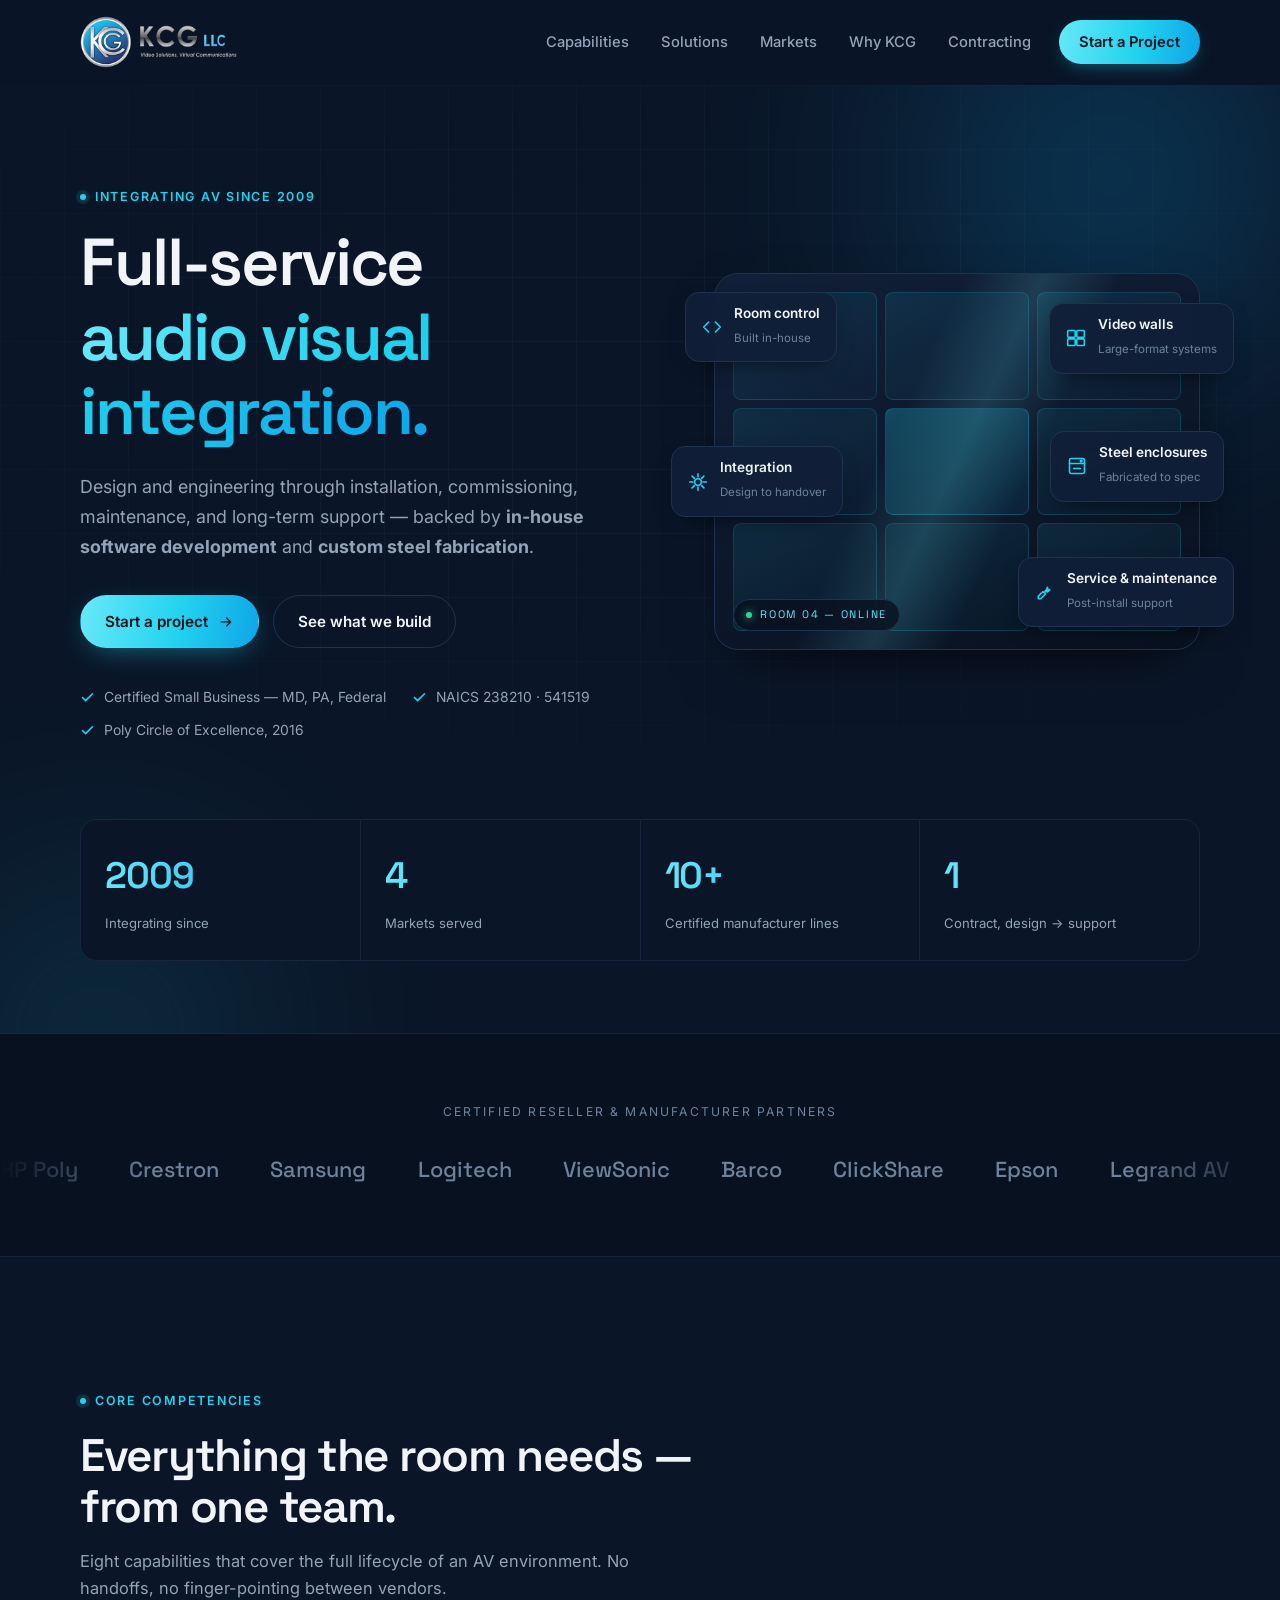
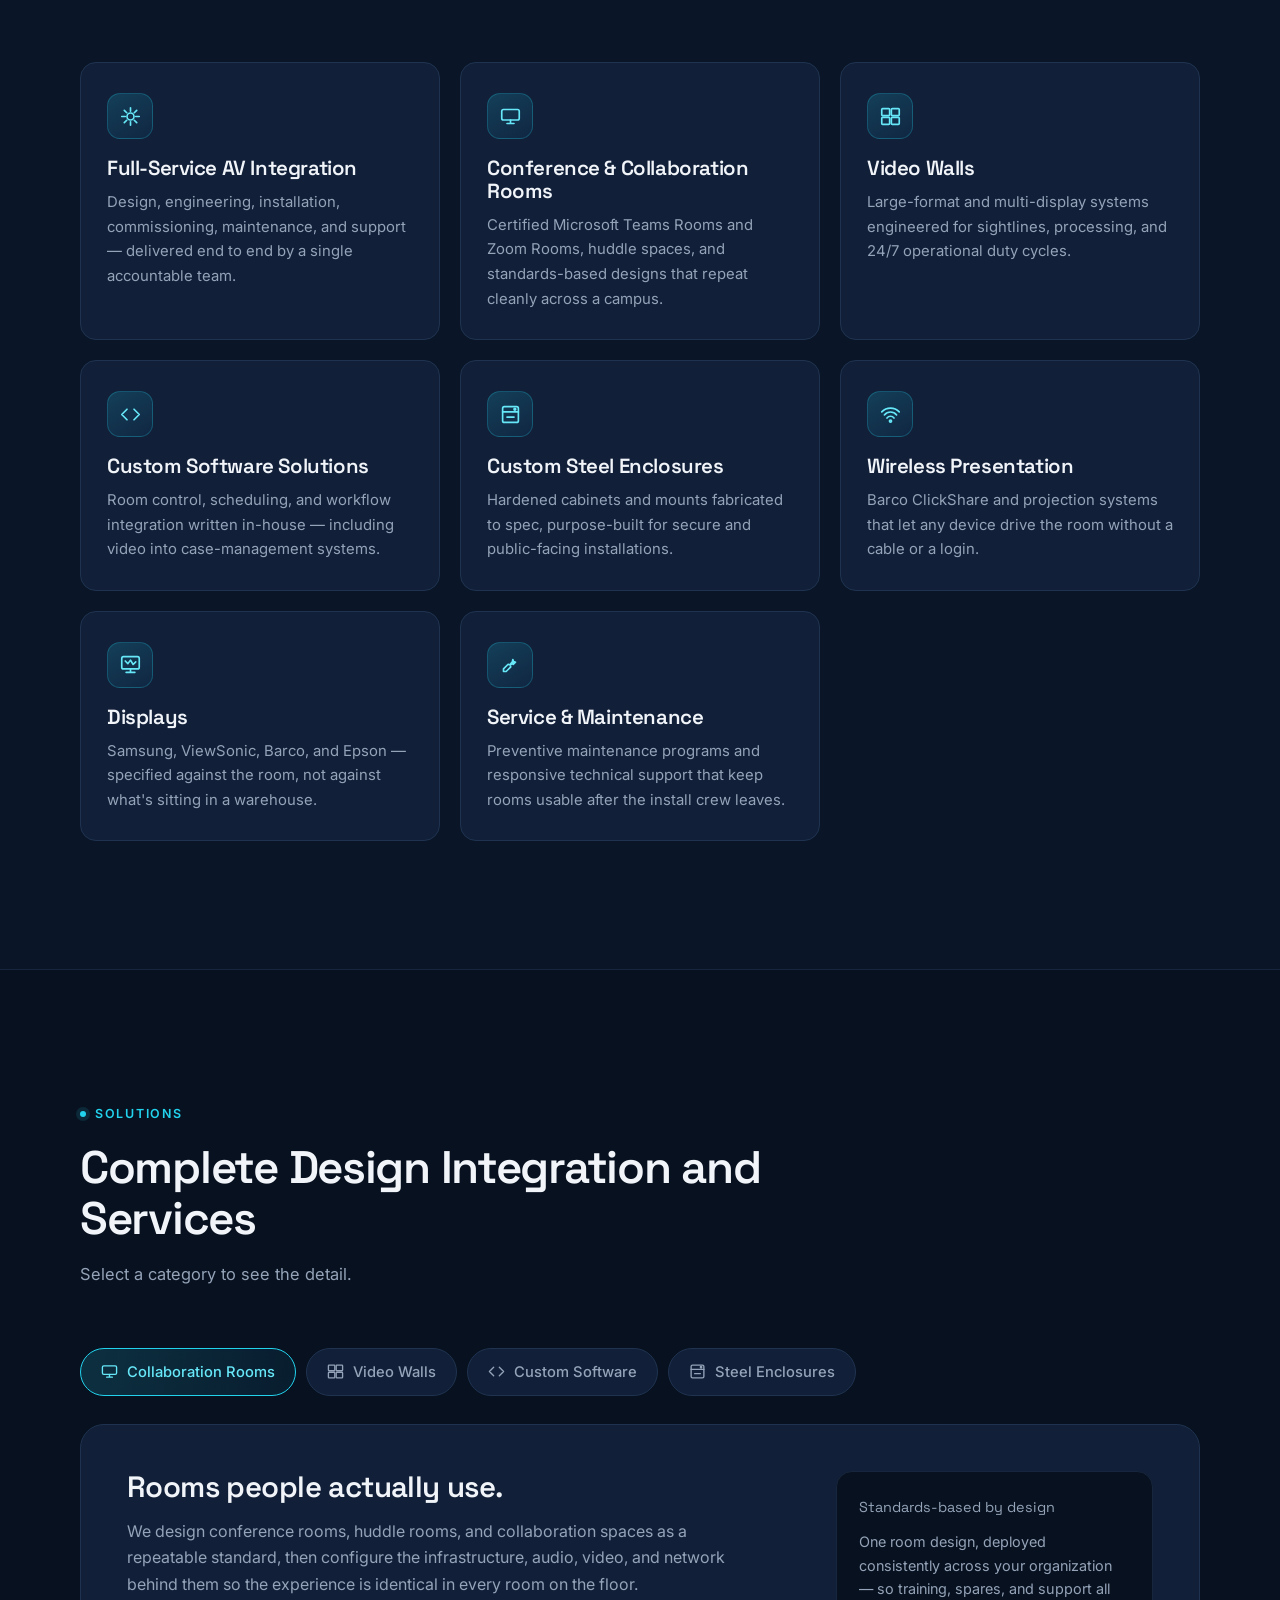
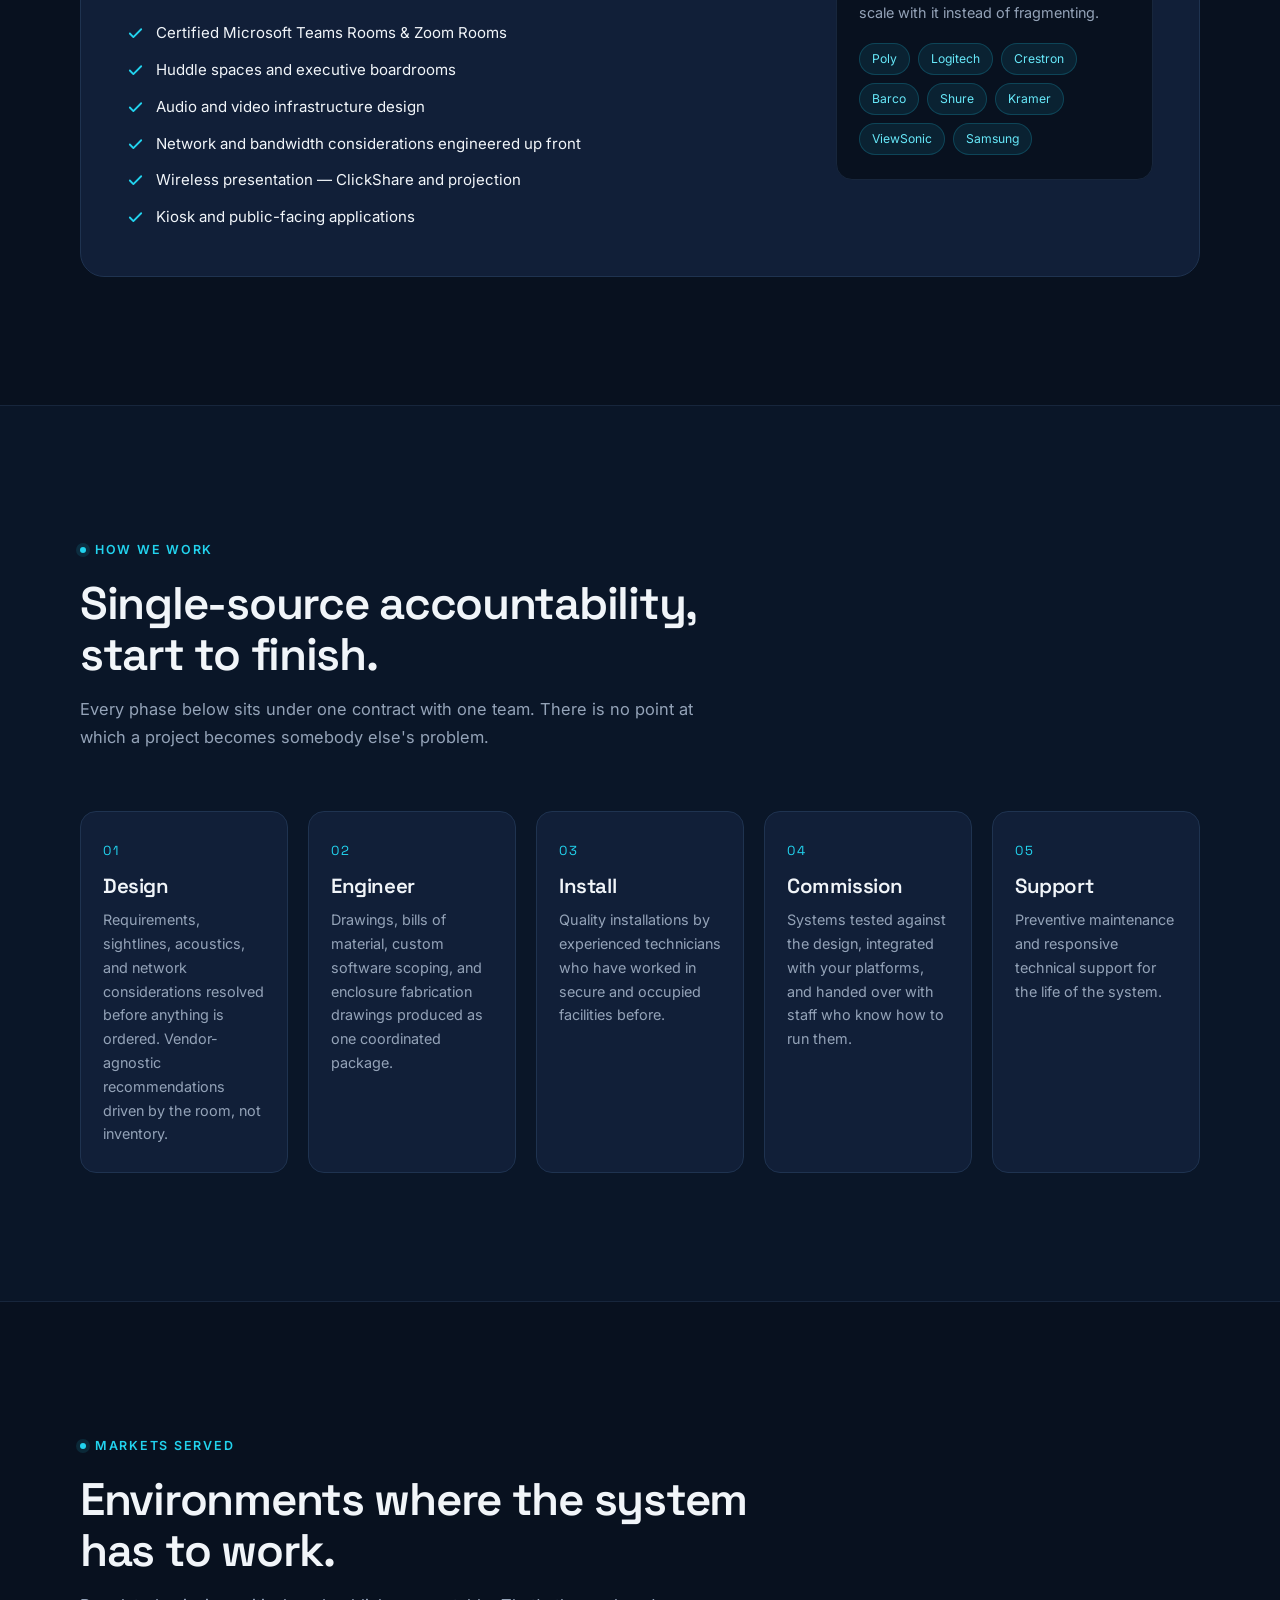
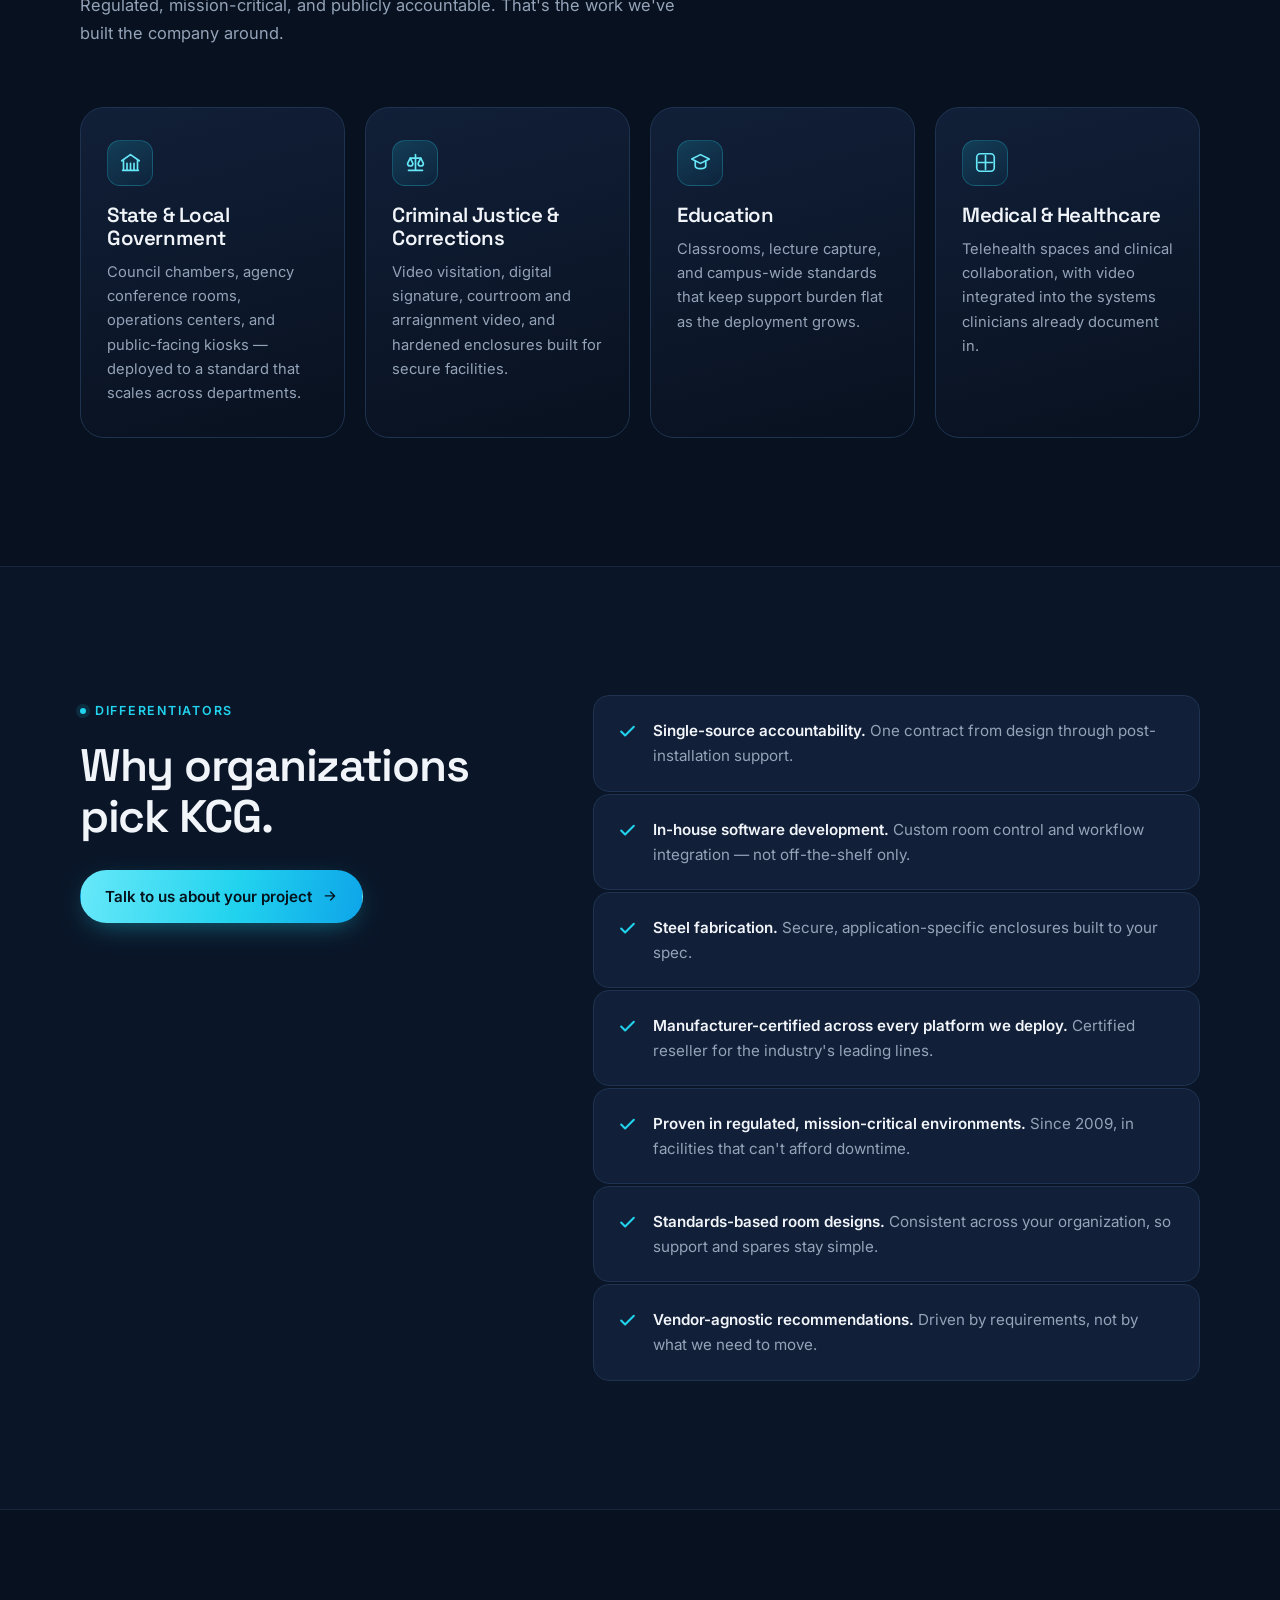
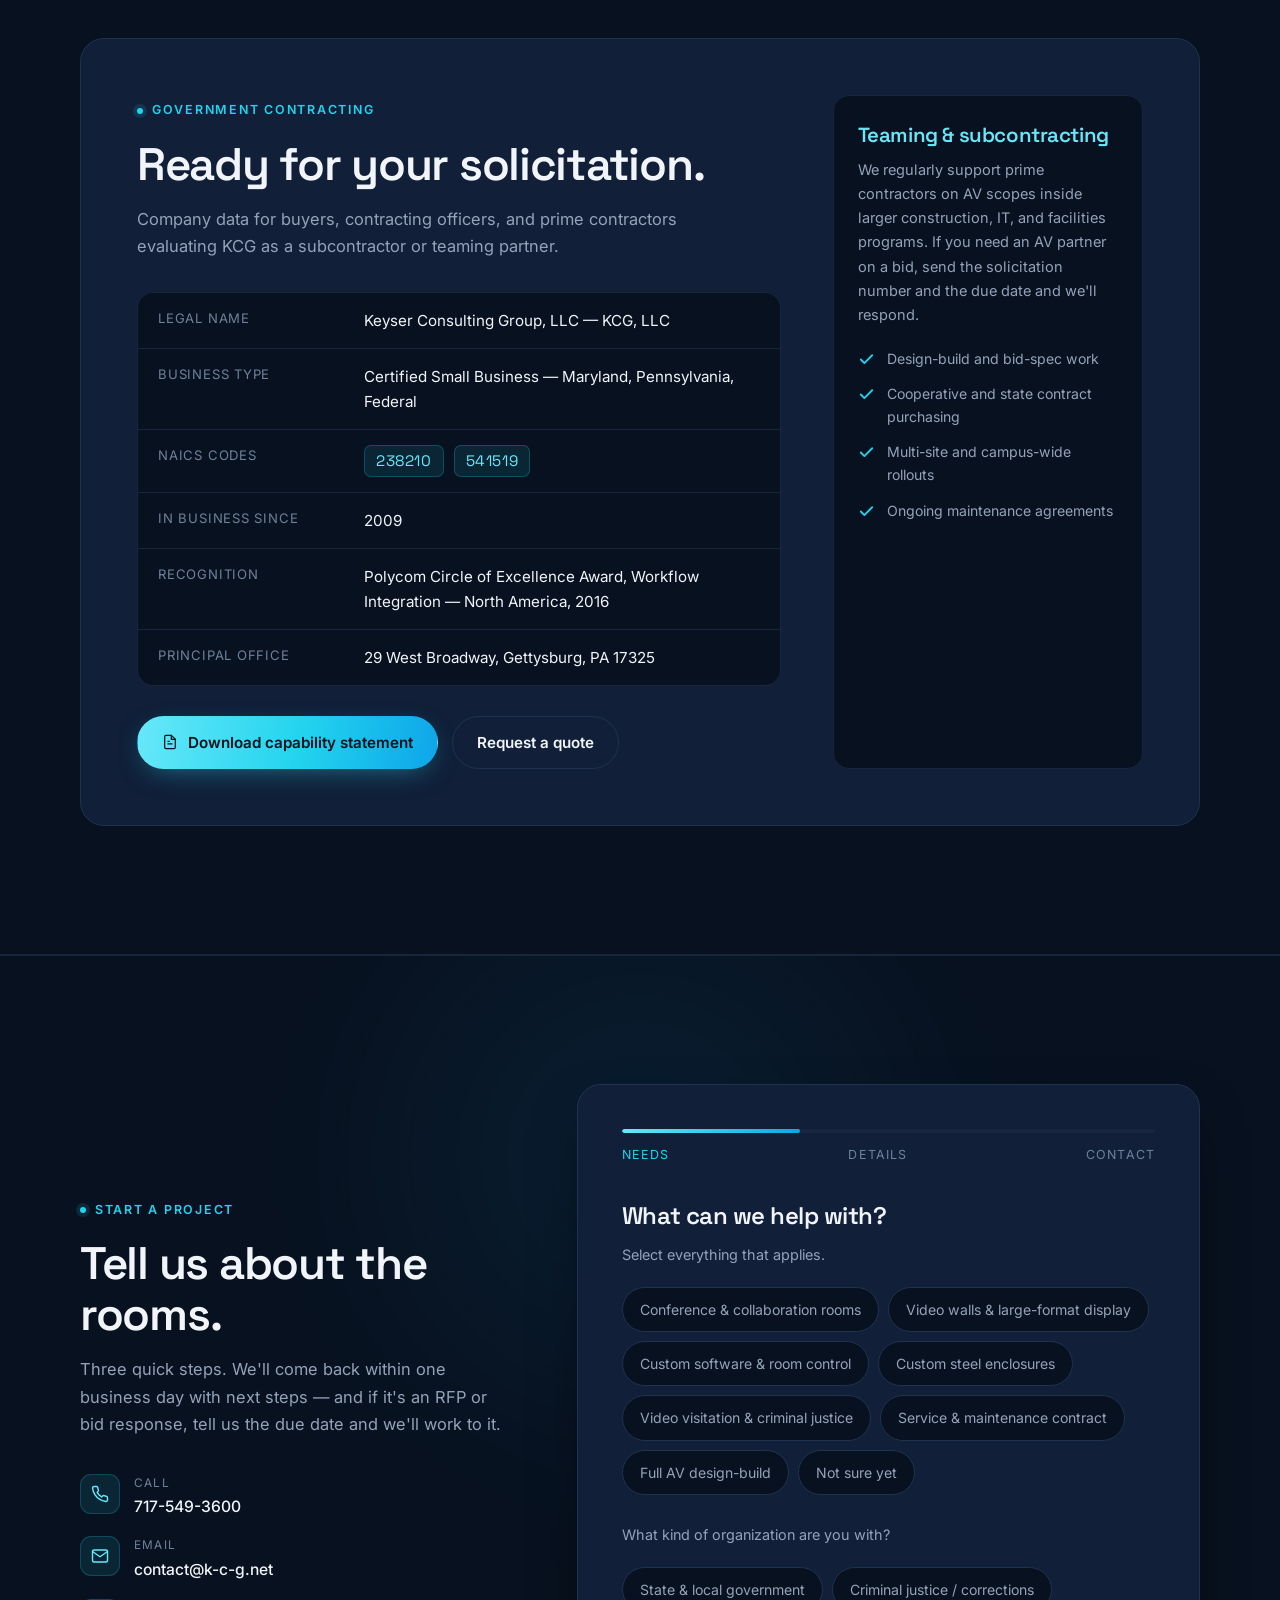
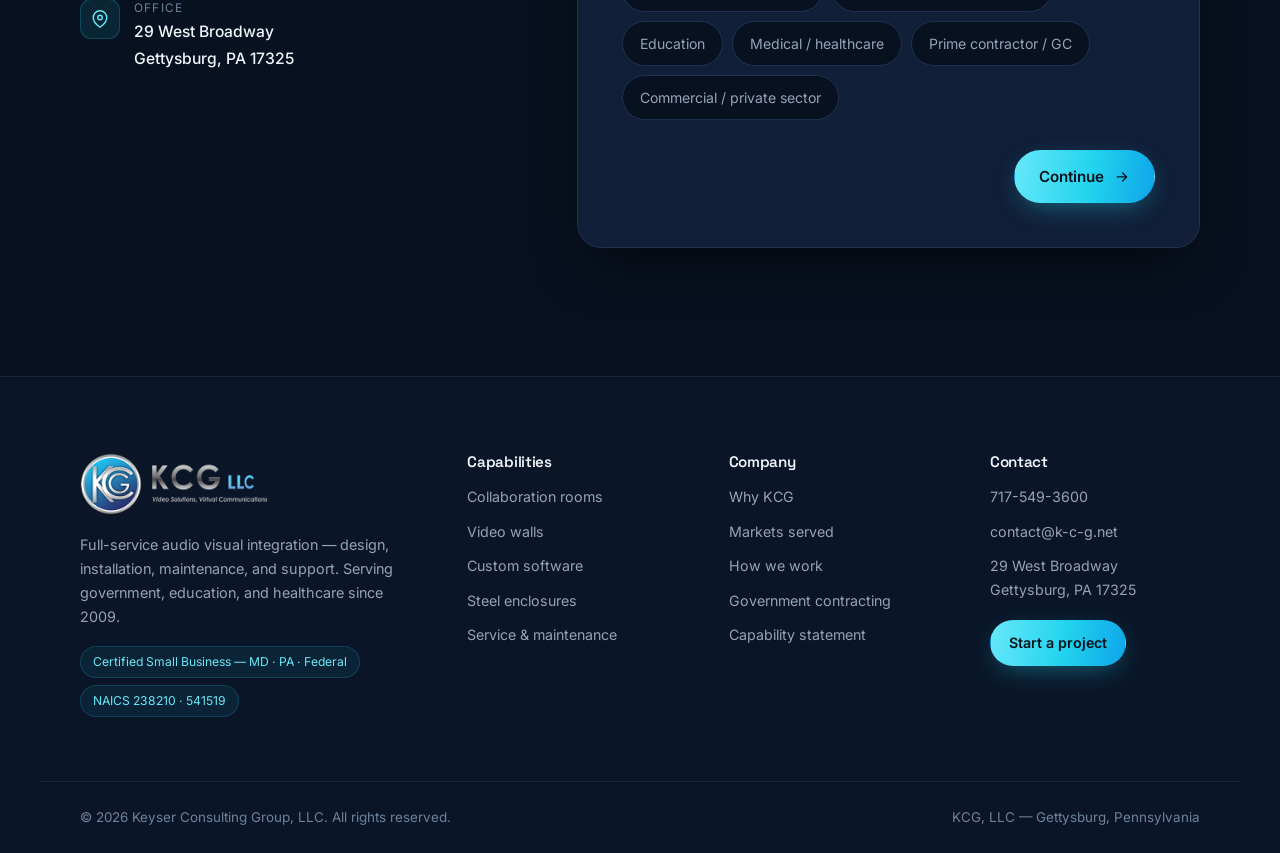
==== commit 116a5473: "Copy revisions and expand hero visual Copy: drop "under one contract" from the H1, drop "that most i" ====
--- a/index.html
+++ b/index.html
@@ -119,13 +119,13 @@
     <div class="hero-copy">
       <p class="eyebrow"><span class="dot"></span> Integrating AV since 2009</p>
       <h1>
-        Full-service audio&nbsp;visual integration,<br>
-        <span class="grad">under one contract.</span>
+        Full-service<br>
+        <span class="grad">audio&nbsp;visual integration.</span>
       </h1>
       <p class="lede">
         Design and engineering through installation, commissioning, maintenance, and long-term
         support &mdash; backed by <strong>in-house software development</strong> and
-        <strong>in-house steel fabrication</strong> that most integrators outsource.
+        <strong>custom steel fabrication</strong>.
       </p>
 
       <div class="hero-actions">
@@ -157,6 +157,18 @@
       <div class="float-card fc-2">
         <svg class="ico"><use href="#i-steel"/></svg>
         <div><strong>Steel enclosures</strong><small>Fabricated to spec</small></div>
+      </div>
+      <div class="float-card fc-3">
+        <svg class="ico"><use href="#i-wall"/></svg>
+        <div><strong>Video walls</strong><small>Large-format systems</small></div>
+      </div>
+      <div class="float-card fc-4">
+        <svg class="ico"><use href="#i-integration"/></svg>
+        <div><strong>Integration</strong><small>Design to handover</small></div>
+      </div>
+      <div class="float-card fc-5">
+        <svg class="ico"><use href="#i-service"/></svg>
+        <div><strong>Service &amp; maintenance</strong><small>Post-install support</small></div>
       </div>
     </div>
   </div>
@@ -252,7 +264,7 @@
   <div class="wrap">
     <header class="section-head reveal">
       <p class="eyebrow"><span class="dot"></span> Solutions</p>
-      <h2>Four things we build that most integrators can't.</h2>
+      <h2>Complete Design Integration and Services</h2>
       <p class="section-sub">Select a category to see the detail.</p>
     </header>
 
@@ -289,8 +301,8 @@
           </div>
           <aside class="pane-side">
             <p class="side-kicker">Standards-based by design</p>
-            <p>One room design, deployed consistently across a campus or agency &mdash; so training, spares, and support all scale with it instead of fragmenting.</p>
-            <div class="chiprow"><span>Poly X50 / X30</span><span>Logitech Rally</span><span>Crestron</span><span>Barco ClickShare</span></div>
+            <p>One room design, deployed consistently across your organization &mdash; so training, spares, and support all scale with it instead of fragmenting.</p>
+            <div class="chiprow"><span>Poly</span><span>Logitech</span><span>Crestron</span><span>Barco</span><span>Shure</span><span>Kramer</span><span>ViewSonic</span><span>Samsung</span></div>
           </aside>
         </div>
       </div>
@@ -437,17 +449,16 @@
     <div class="why-copy reveal">
       <p class="eyebrow"><span class="dot"></span> Differentiators</p>
       <h2>Why organizations pick&nbsp;KCG.</h2>
-      <p class="section-sub">Seven reasons, and none of them are "we care about quality."</p>
       <a class="btn btn-primary" href="#contact">Talk to us about your project <svg class="ico"><use href="#i-arrow"/></svg></a>
     </div>
 
     <ul class="why-list">
       <li class="reveal"><svg class="ico"><use href="#i-check"/></svg><div><strong>Single-source accountability.</strong> One contract from design through post-installation support.</div></li>
       <li class="reveal"><svg class="ico"><use href="#i-check"/></svg><div><strong>In-house software development.</strong> Custom room control and workflow integration &mdash; not off-the-shelf only.</div></li>
-      <li class="reveal"><svg class="ico"><use href="#i-check"/></svg><div><strong>In-house steel fabrication.</strong> Secure, application-specific enclosures built to your spec, on our schedule.</div></li>
+      <li class="reveal"><svg class="ico"><use href="#i-check"/></svg><div><strong>Steel fabrication.</strong> Secure, application-specific enclosures built to your spec.</div></li>
       <li class="reveal"><svg class="ico"><use href="#i-check"/></svg><div><strong>Manufacturer-certified across every platform we deploy.</strong> Certified reseller for the industry's leading lines.</div></li>
       <li class="reveal"><svg class="ico"><use href="#i-check"/></svg><div><strong>Proven in regulated, mission-critical environments.</strong> Since 2009, in facilities that can't afford downtime.</div></li>
-      <li class="reveal"><svg class="ico"><use href="#i-check"/></svg><div><strong>Standards-based room designs.</strong> Consistent across a campus or agency, so support and spares stay simple.</div></li>
+      <li class="reveal"><svg class="ico"><use href="#i-check"/></svg><div><strong>Standards-based room designs.</strong> Consistent across your organization, so support and spares stay simple.</div></li>
       <li class="reveal"><svg class="ico"><use href="#i-check"/></svg><div><strong>Vendor-agnostic recommendations.</strong> Driven by requirements, not by what we need to move.</div></li>
     </ul>
   </div>
@@ -520,15 +531,7 @@
     </div>
 
     <div class="form-shell reveal">
-      <!--
-        ============================================================
-        FORMSPREE SETUP  (see README.md, step 3)
-        1. Create a free form at https://formspree.io
-        2. Replace YOUR_FORM_ID below with your form's ID.
-        The form will not send until you do this.
-        ============================================================
-      -->
-      <form id="funnel" action="https://formspree.io/f/YOUR_FORM_ID" method="POST" novalidate>
+      <form id="funnel" action="https://formspree.io/f/mnpaqglg" method="POST" novalidate>
 
         <div class="form-progress" aria-hidden="true">
           <div class="fp-bar"><span id="fp-fill"></span></div>
--- a/assets/styles.css
+++ b/assets/styles.css
@@ -287,8 +287,11 @@
 .float-card .ico { width: 20px; height: 20px; color: var(--accent); }
 .float-card strong { display: block; font-size: .85rem; font-weight: 600; line-height: 1.3; }
 .float-card small { font-size: .72rem; color: var(--muted-2); }
-.fc-1 { top: 12%; left: -6%; }
-.fc-2 { bottom: 14%; right: -5%; animation-delay: 1.6s; }
+.fc-1 { top: 5%;    left: -6%;  }
+.fc-4 { top: 46%;   left: -9%;  animation-delay: 2.4s; }
+.fc-3 { top: 8%;    right: -7%; animation-delay: .8s;  }
+.fc-2 { top: 42%;   right: -5%; animation-delay: 1.6s; }
+.fc-5 { bottom: 6%; right: -7%; animation-delay: 3.2s; }
 @keyframes floatY { 0%, 100% { transform: translateY(0); } 50% { transform: translateY(-9px); } }
 
 /* Stats */
@@ -670,8 +673,8 @@
 @media (max-width: 1080px) {
   .hero-inner { grid-template-columns: 1fr; }
   .hero-visual { max-width: 560px; width: 100%; margin-inline: auto; }
-  .fc-1 { left: 0; }
-  .fc-2 { right: 0; }
+  .fc-1, .fc-4 { left: 0; }
+  .fc-2, .fc-3, .fc-5 { right: 0; }
   .why-wrap, .contact-wrap, .gov-panel { grid-template-columns: 1fr; }
   .why-copy, .contact-intro { position: static; }
   .process { grid-template-columns: repeat(3, 1fr); }
@@ -699,6 +702,15 @@
   .process { grid-template-columns: repeat(2, 1fr); }
 }
 
+/* Five cards can't stay absolutely positioned once the visual gets narrow —
+   they collide with each other and bury the wall. Reflow them beneath it. */
+@media (max-width: 700px) {
+  .hero-visual { aspect-ratio: auto; display: grid; grid-template-columns: 1fr 1fr; gap: 8px; }
+  .videowall { position: relative; inset: auto; grid-column: 1 / -1; aspect-ratio: 4 / 3.1; }
+  .float-card { position: static; animation: none; padding: 10px 12px; gap: 10px; }
+  .fc-5 { grid-column: 1 / -1; }
+}
+
 @media (max-width: 620px) {
   .field-row { grid-template-columns: 1fr; }
   .statbar { grid-template-columns: 1fr 1fr; }
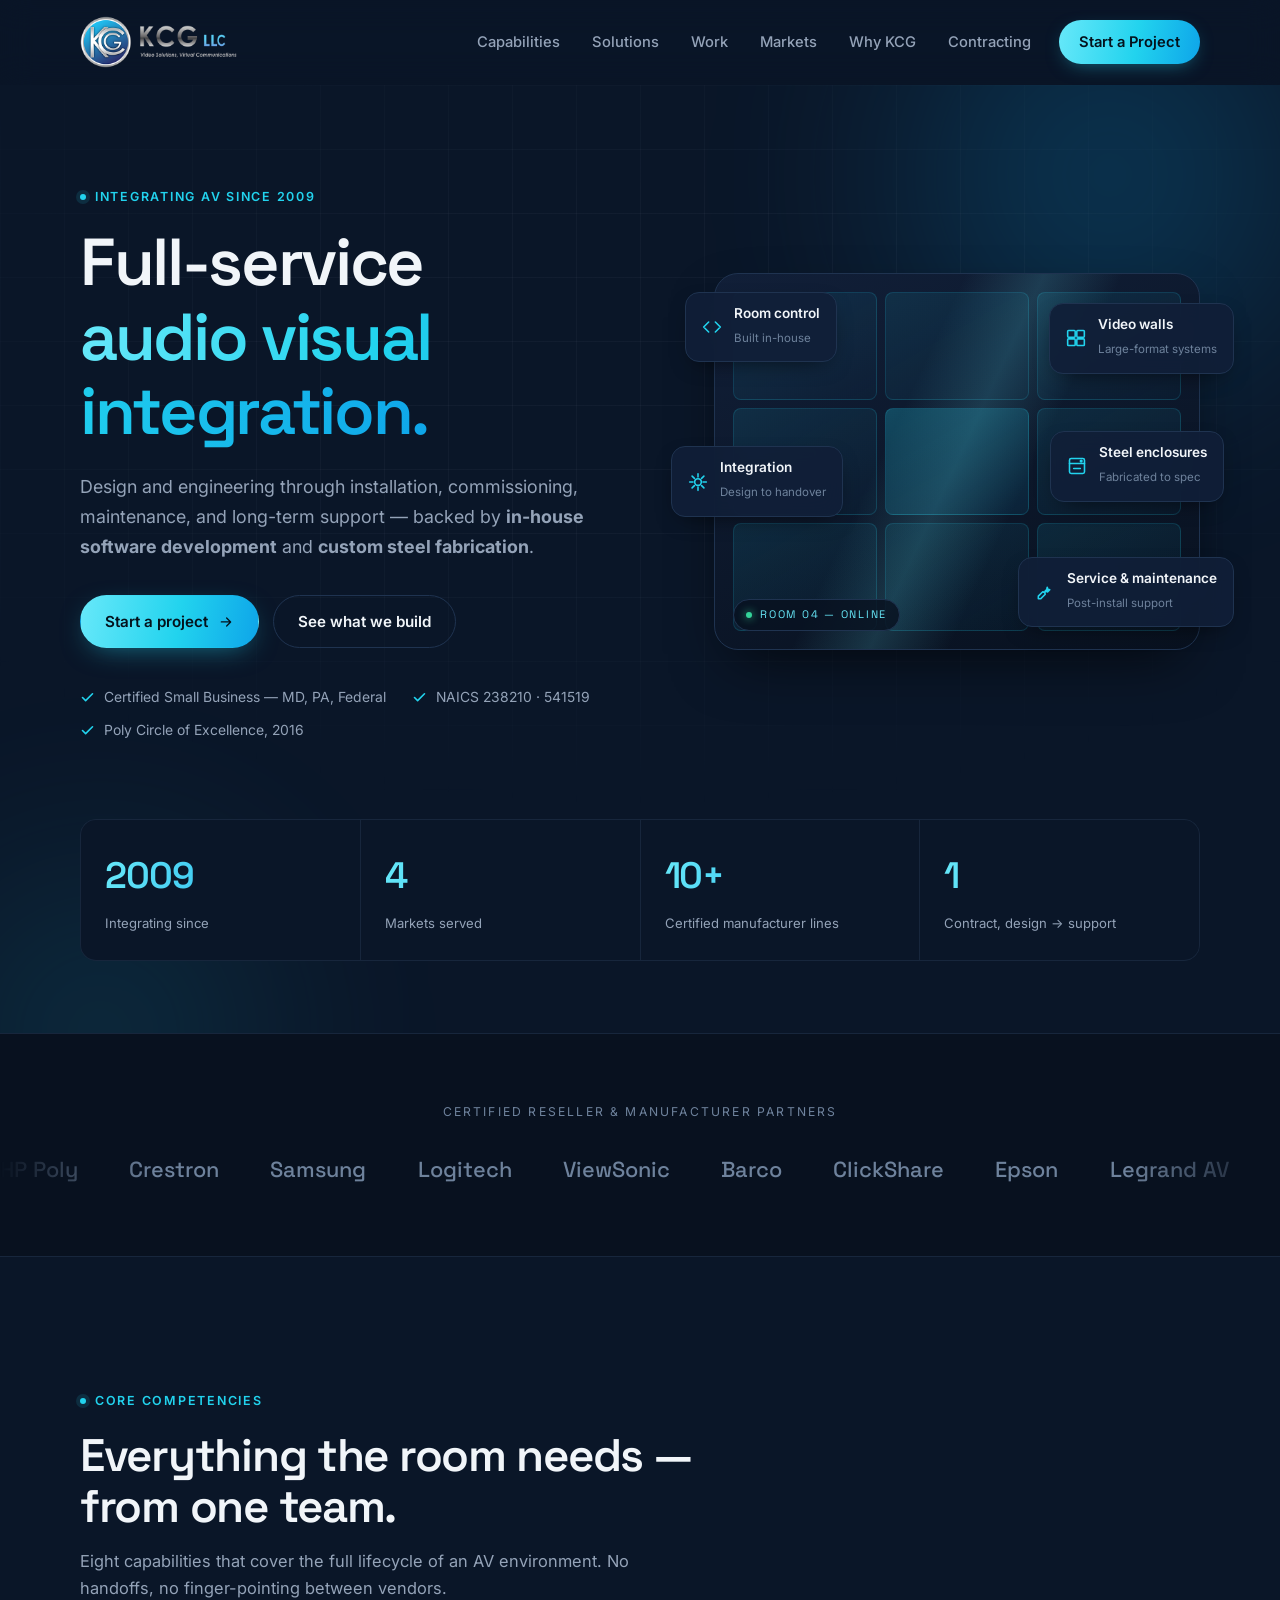
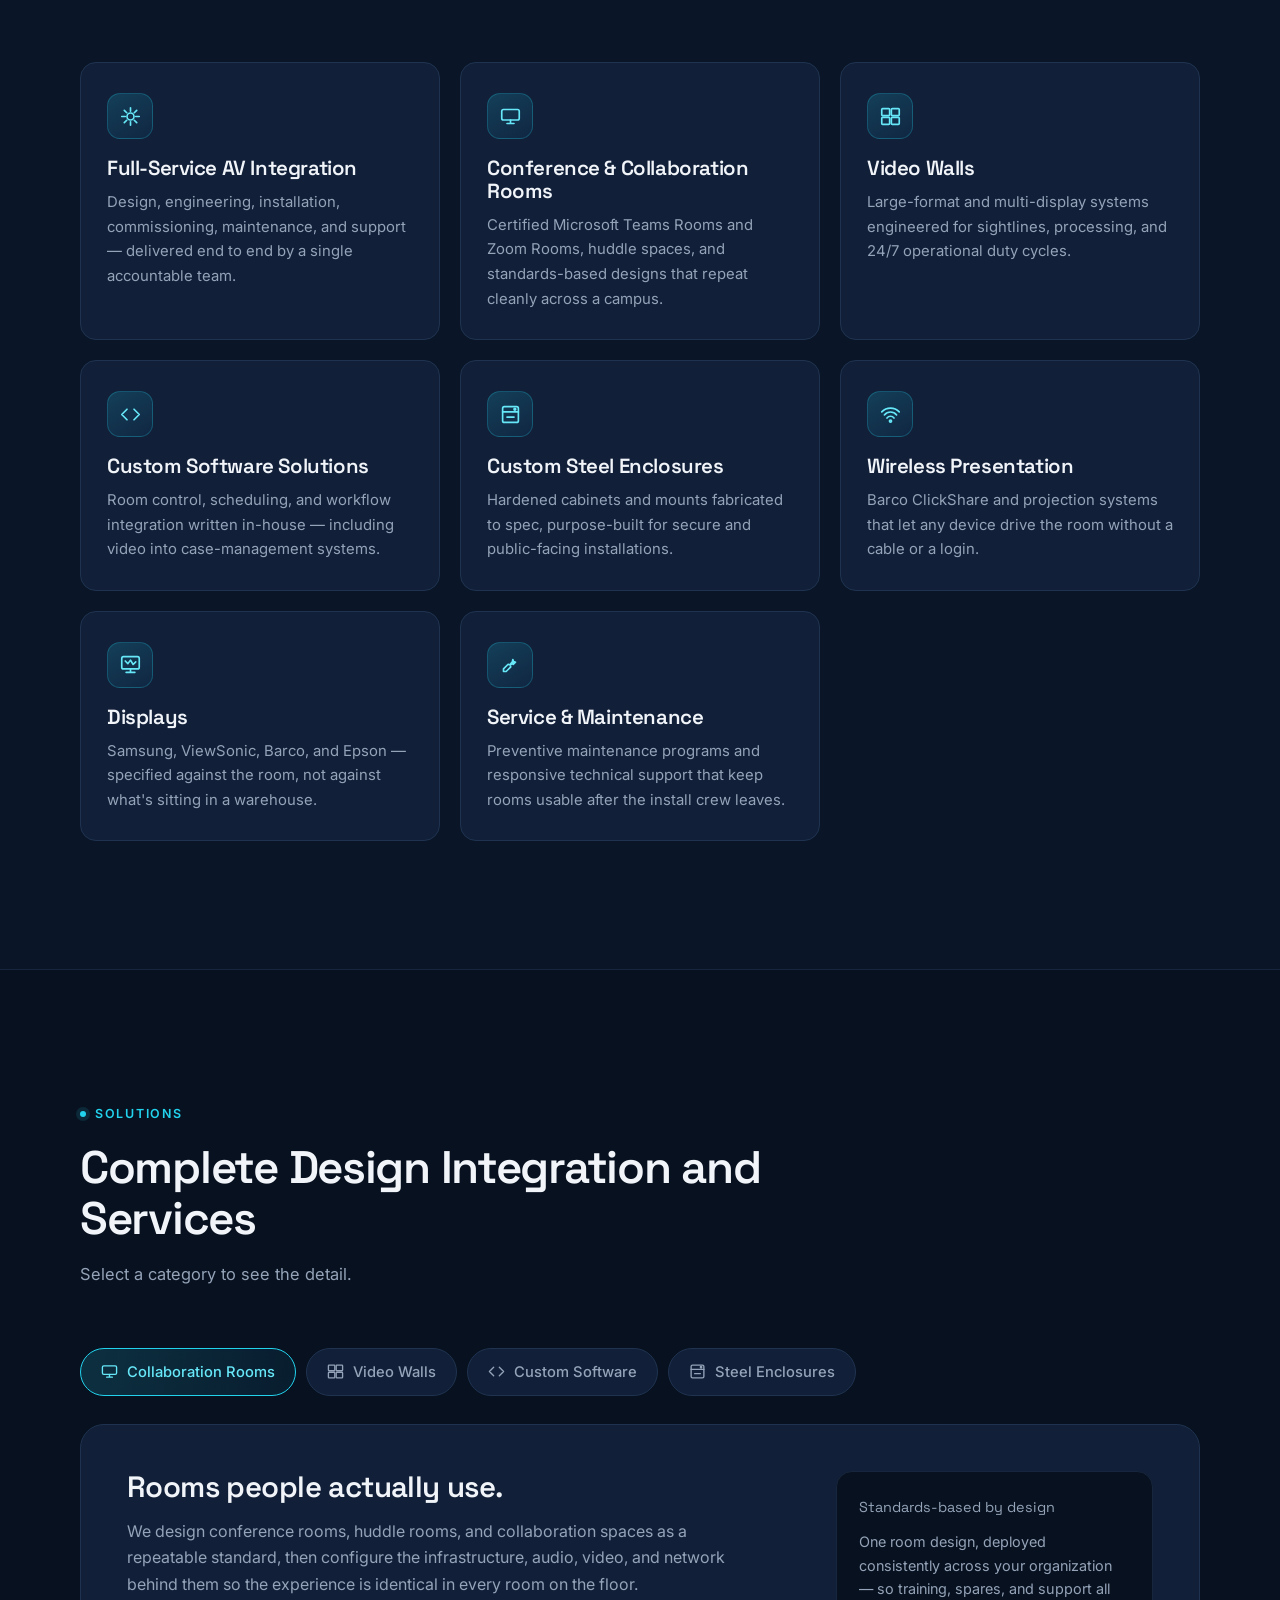
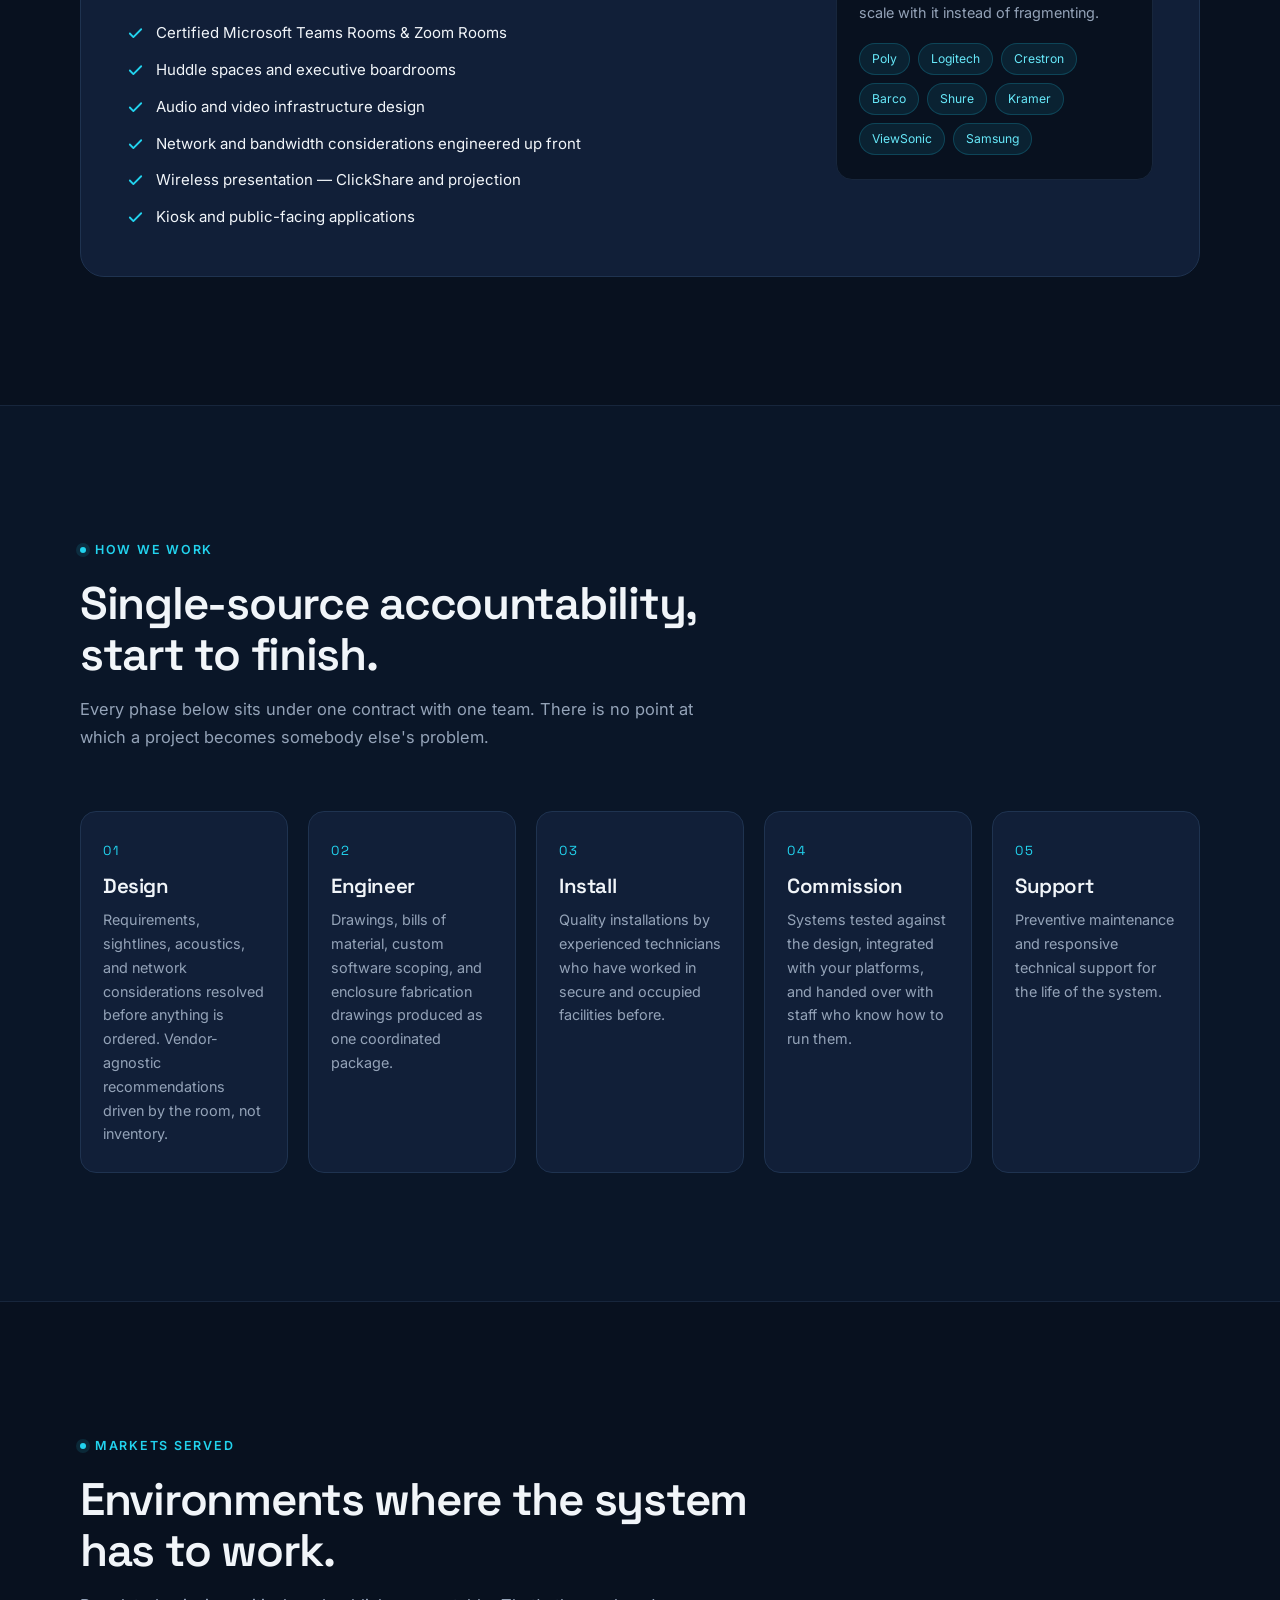
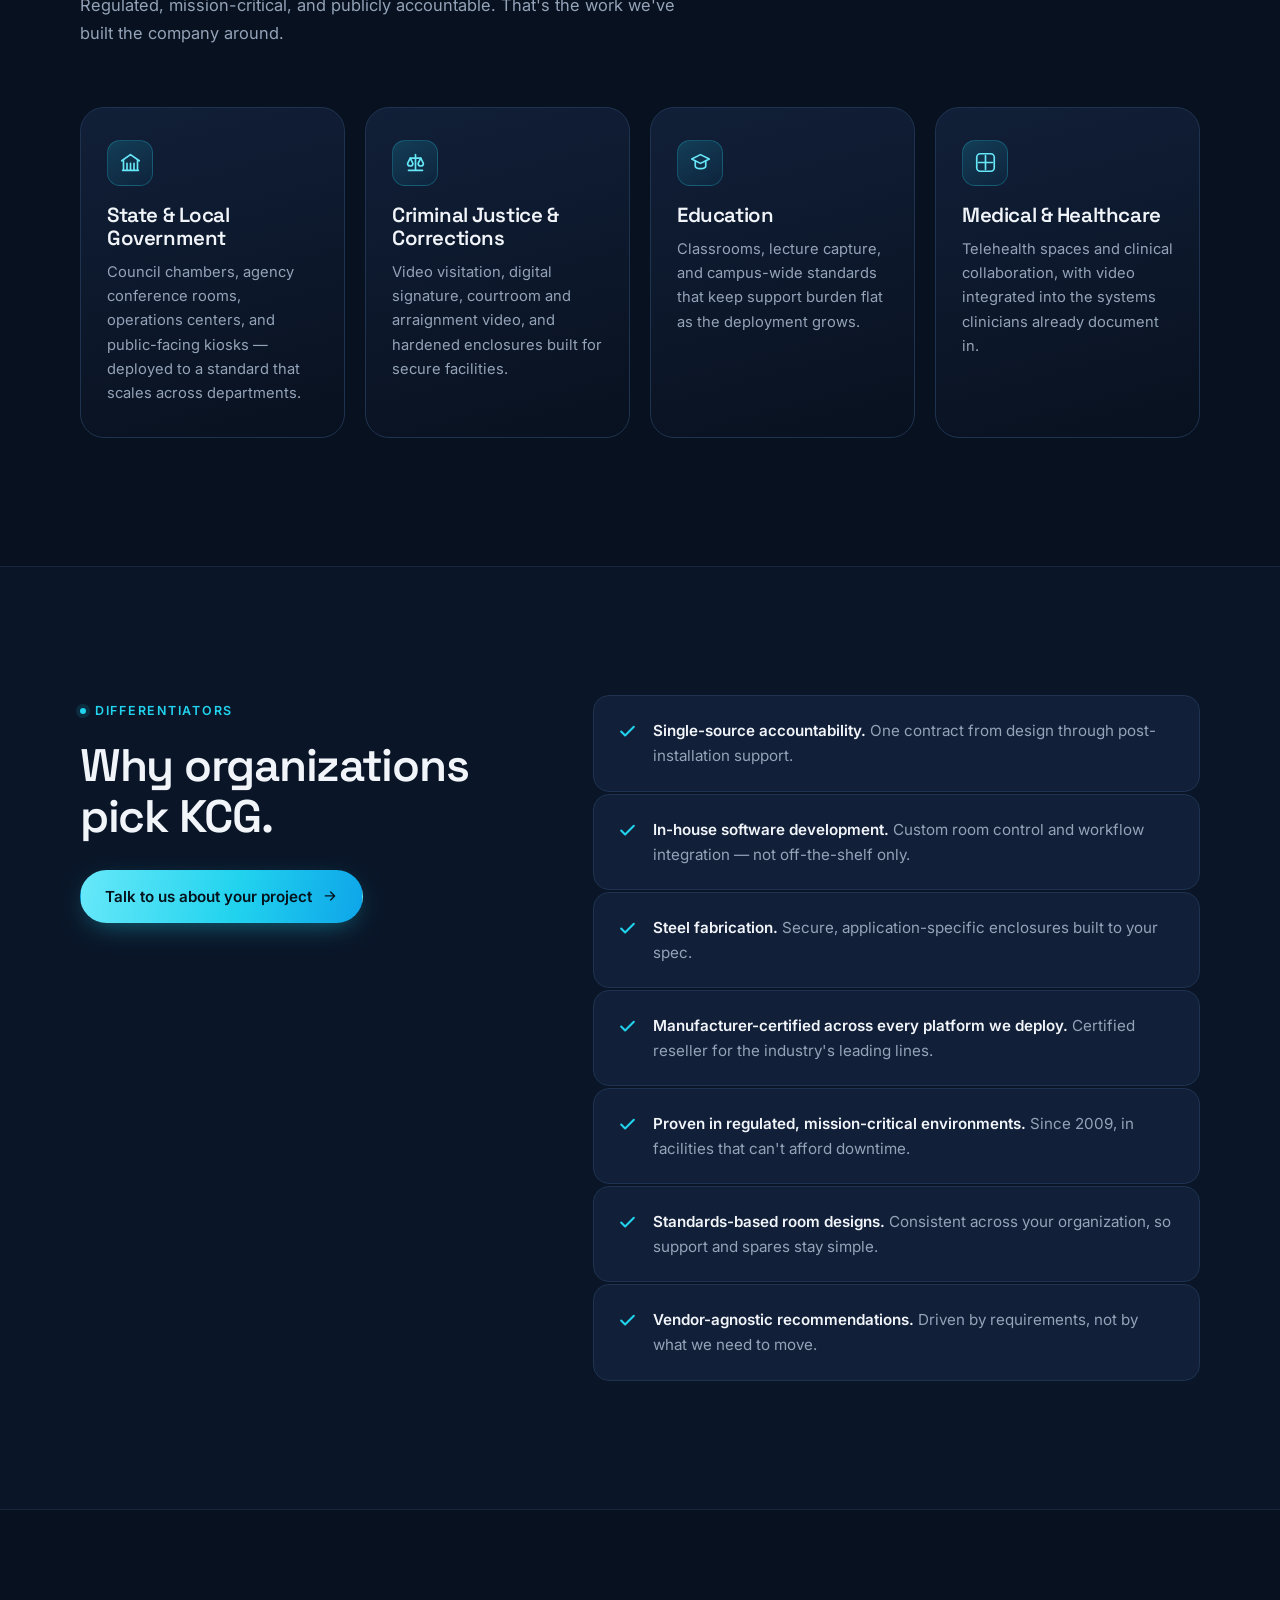
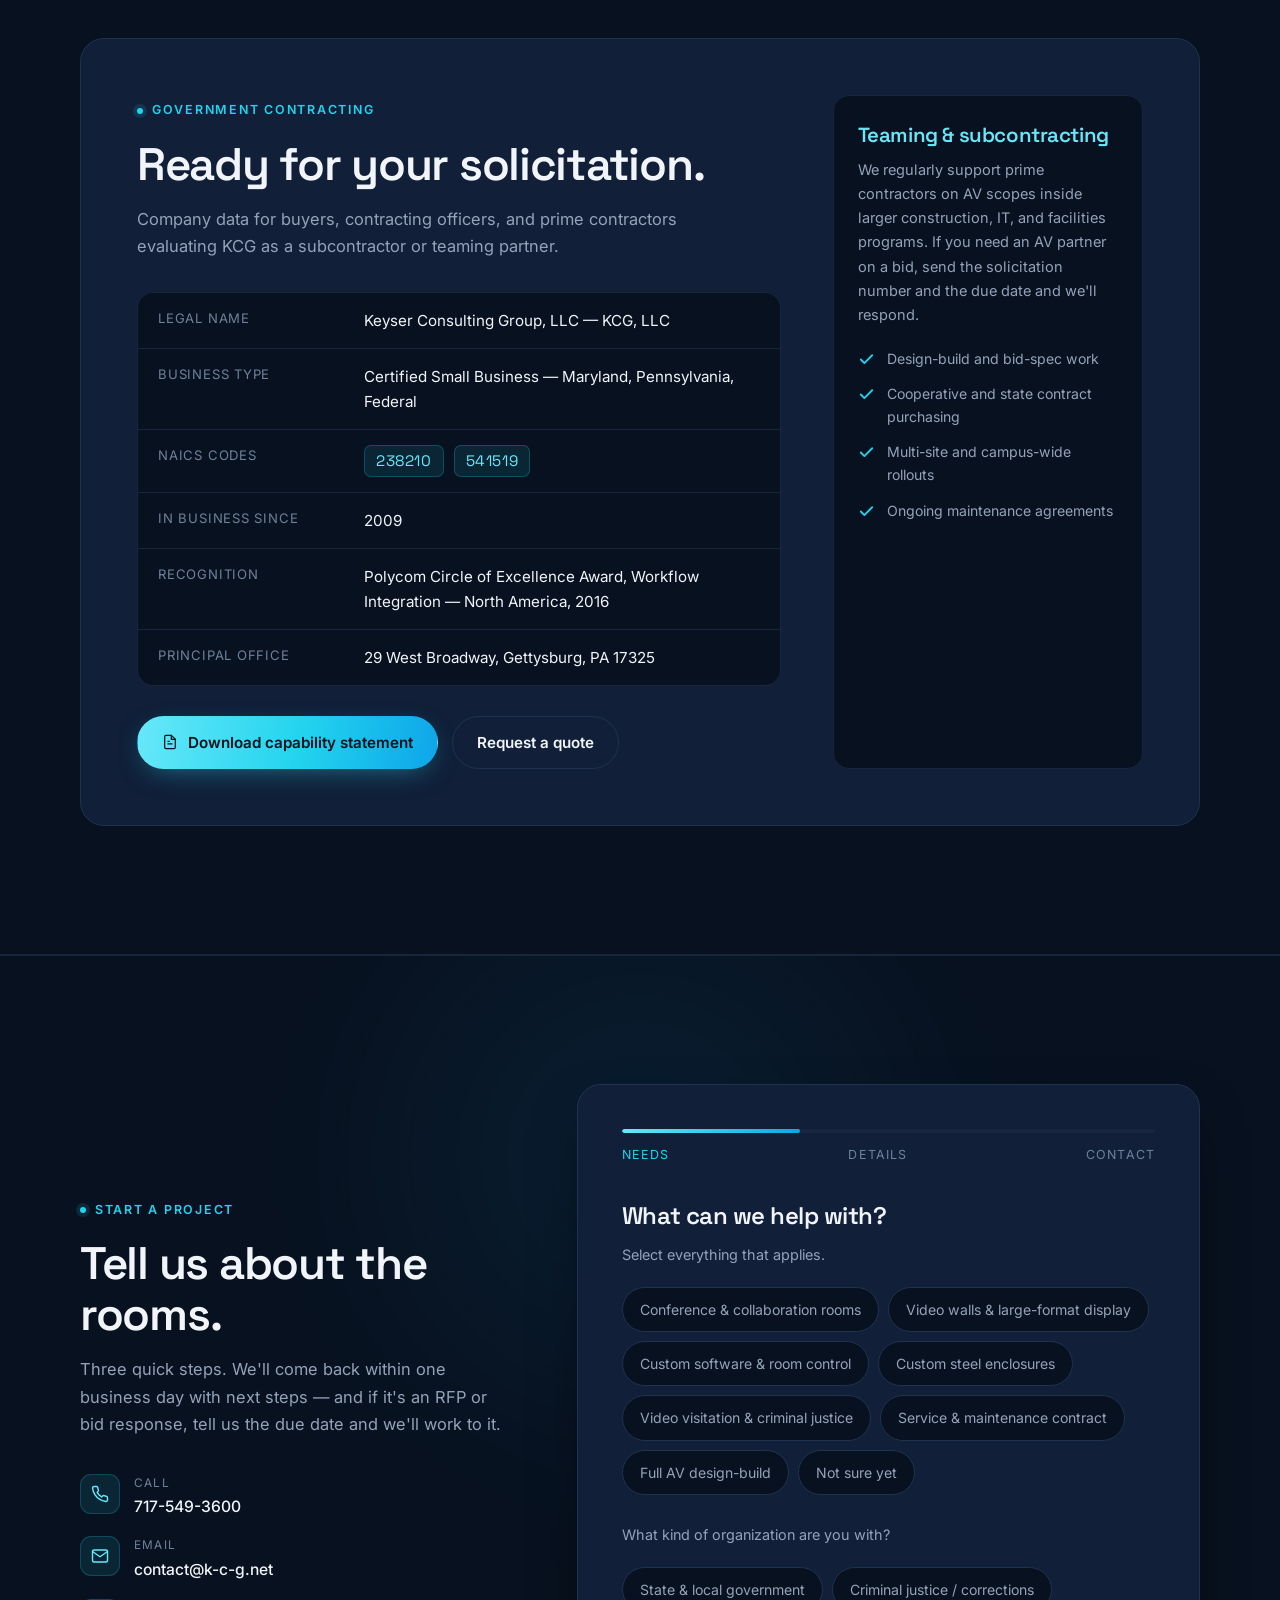
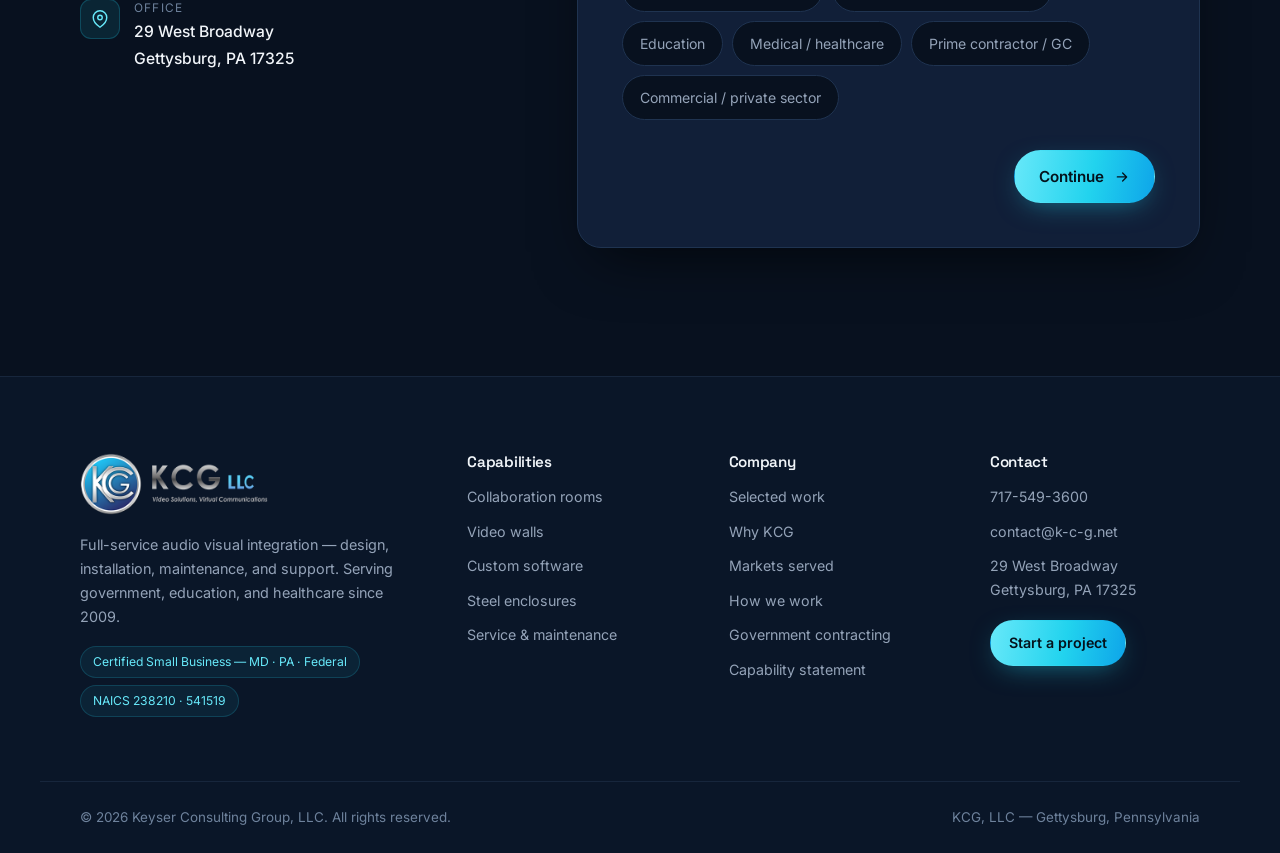
==== commit eac41848: "Add Selected Work gallery page New work.html: filterable masonry gallery of 26 site photos across th" ====
--- a/index.html
+++ b/index.html
@@ -93,6 +93,7 @@
     <nav class="site-nav" id="site-nav" aria-label="Primary">
       <a href="#capabilities">Capabilities</a>
       <a href="#solutions">Solutions</a>
+      <a href="work.html">Work</a>
       <a href="#markets">Markets</a>
       <a href="#why">Why KCG</a>
       <a href="#government">Contracting</a>
@@ -709,6 +710,7 @@
 
     <nav class="footer-col" aria-label="Company">
       <h4>Company</h4>
+      <a href="work.html">Selected work</a>
       <a href="#why">Why KCG</a>
       <a href="#markets">Markets served</a>
       <a href="#process">How we work</a>
--- a/assets/styles.css
+++ b/assets/styles.css
@@ -668,6 +668,91 @@
 .js .reveal.in { opacity: 1; transform: none; transition: opacity .7s var(--ease), transform .7s var(--ease); }
 
 /* =========================================================================
+   GALLERY  (work.html)
+   ========================================================================= */
+.gal-head { padding-top: clamp(120px, 15vw, 165px); }
+
+.gal-filters { display: flex; flex-wrap: wrap; gap: 8px; margin: 30px 0 34px; }
+.gal-filter {
+  display: inline-flex; align-items: center; gap: 9px;
+  padding: 10px 18px; border-radius: 100px;
+  background: var(--surface); border: 1px solid var(--line);
+  color: var(--muted); font-size: .9rem; font-weight: 500; cursor: pointer;
+  font-family: inherit; transition: all .22s var(--ease);
+}
+.gal-filter .ico { width: 16px; height: 16px; }
+.gal-filter b { font-weight: 600; font-size: .72rem; opacity: .6; }
+.gal-filter:hover { color: var(--text); border-color: var(--muted-2); }
+.gal-filter[aria-pressed="true"] {
+  background: var(--accent-dim); border-color: rgba(34, 211, 238, .45); color: var(--accent-3);
+}
+
+.gal-grid { columns: 3; column-gap: 16px; }
+.gal-item {
+  display: block; width: 100%; padding: 0; margin: 0 0 16px;
+  break-inside: avoid; position: relative; overflow: hidden;
+  border: 1px solid var(--line); border-radius: var(--radius);
+  background: var(--surface); cursor: zoom-in; text-align: left;
+  font-family: inherit; color: inherit;
+  transition: border-color .3s var(--ease), box-shadow .3s var(--ease);
+}
+.gal-item:hover { border-color: rgba(34, 211, 238, .4); box-shadow: var(--shadow-sm); }
+.gal-item img { display: block; width: 100%; height: auto; transition: transform .7s var(--ease); }
+.gal-item:hover img { transform: scale(1.045); }
+
+.gal-tag {
+  position: absolute; top: 12px; left: 12px; z-index: 2;
+  font-family: var(--display); font-size: .64rem; letter-spacing: .12em; text-transform: uppercase;
+  padding: 5px 10px; border-radius: 100px; backdrop-filter: blur(8px);
+  background: rgba(8, 17, 31, .82); border: 1px solid var(--line); color: var(--accent-3);
+  opacity: 0; transform: translateY(-4px);
+  transition: opacity .3s var(--ease), transform .3s var(--ease);
+}
+.gal-cap {
+  position: absolute; inset: auto 0 0 0; z-index: 2; padding: 44px 16px 14px;
+  background: linear-gradient(to top, rgba(6, 13, 26, .96) 32%, transparent);
+  opacity: 0; transform: translateY(10px);
+  transition: opacity .35s var(--ease), transform .35s var(--ease);
+}
+.gal-cap strong { display: block; font-family: var(--display); font-size: .95rem; font-weight: 600; }
+.gal-cap span { display: block; margin-top: 4px; font-size: .78rem; color: var(--muted); line-height: 1.45; }
+.gal-item:hover .gal-tag, .gal-item:focus-visible .gal-tag,
+.gal-item:hover .gal-cap, .gal-item:focus-visible .gal-cap { opacity: 1; transform: none; }
+
+/* Touch devices never fire :hover — captions would be permanently invisible. */
+@media (hover: none) {
+  .gal-tag, .gal-cap { opacity: 1; transform: none; }
+}
+
+/* ---------- Lightbox ---------- */
+.lb {
+  position: fixed; inset: 0; z-index: 200; padding: 24px;
+  background: rgba(4, 9, 18, .95); backdrop-filter: blur(10px);
+  display: flex; flex-direction: column; align-items: center; justify-content: center; gap: 18px;
+  opacity: 0; pointer-events: none; transition: opacity .3s var(--ease);
+}
+.lb.open { opacity: 1; pointer-events: auto; }
+.lb img {
+  max-width: min(1280px, 88vw); max-height: 70vh; width: auto; height: auto;
+  border-radius: var(--radius); border: 1px solid var(--line); box-shadow: var(--shadow);
+}
+.lb-meta { text-align: center; max-width: 640px; }
+.lb-count { font-family: var(--display); font-size: .68rem; letter-spacing: .18em; color: var(--accent-3); }
+.lb-meta strong { display: block; margin-top: 8px; font-family: var(--display); font-size: 1.05rem; font-weight: 600; }
+.lb-meta span { display: block; margin-top: 6px; font-size: .88rem; color: var(--muted); line-height: 1.55; }
+.lb-btn {
+  display: inline-grid; place-items: center; width: 46px; height: 46px; border-radius: 50%;
+  background: rgba(17, 31, 56, .92); border: 1px solid var(--line); color: var(--text);
+  cursor: pointer; transition: all .2s var(--ease);
+}
+.lb-btn .ico { width: 20px; height: 20px; }
+.lb-btn:hover { border-color: var(--accent); color: var(--accent); }
+.lb-close { position: absolute; top: 20px; right: 20px; }
+.lb-prev { position: absolute; left: 20px; top: 50%; transform: translateY(-50%); }
+.lb-next { position: absolute; right: 20px; top: 50%; transform: translateY(-50%); }
+.lb-prev .ico { transform: rotate(180deg); }
+
+/* =========================================================================
    RESPONSIVE
    ========================================================================= */
 @media (max-width: 1080px) {
@@ -683,6 +768,11 @@
 }
 
 @media (max-width: 900px) {
+  .gal-grid { columns: 2; }
+  .lb-prev { left: 8px; }
+  .lb-next { right: 8px; }
+  .lb img { max-height: 58vh; }
+
   .site-nav {
     position: fixed; inset: 84px 0 auto; flex-direction: column; align-items: stretch; gap: 2px;
     background: rgba(8, 17, 31, .98); backdrop-filter: blur(20px);
@@ -712,6 +802,7 @@
 }
 
 @media (max-width: 620px) {
+  .gal-grid { columns: 1; }
   .field-row { grid-template-columns: 1fr; }
   .statbar { grid-template-columns: 1fr 1fr; }
   .hero-trust { gap: 10px 18px; }
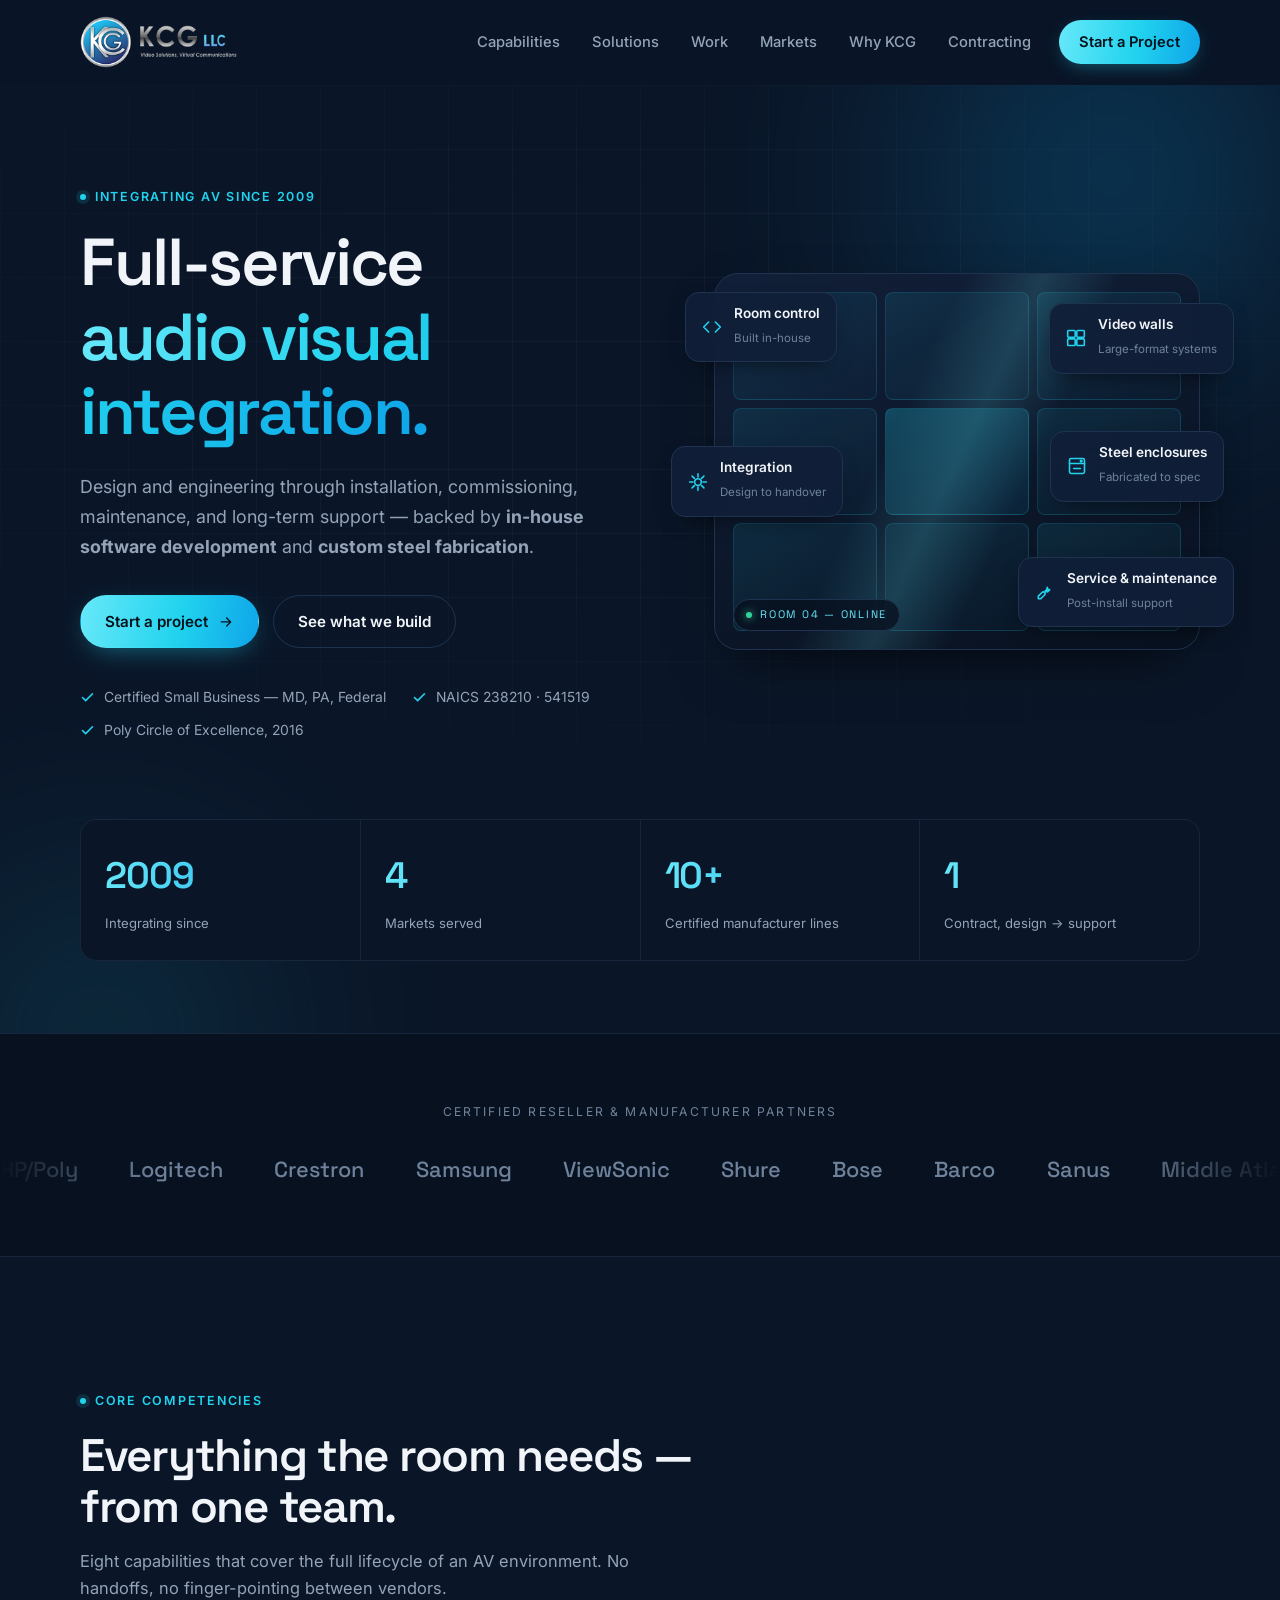
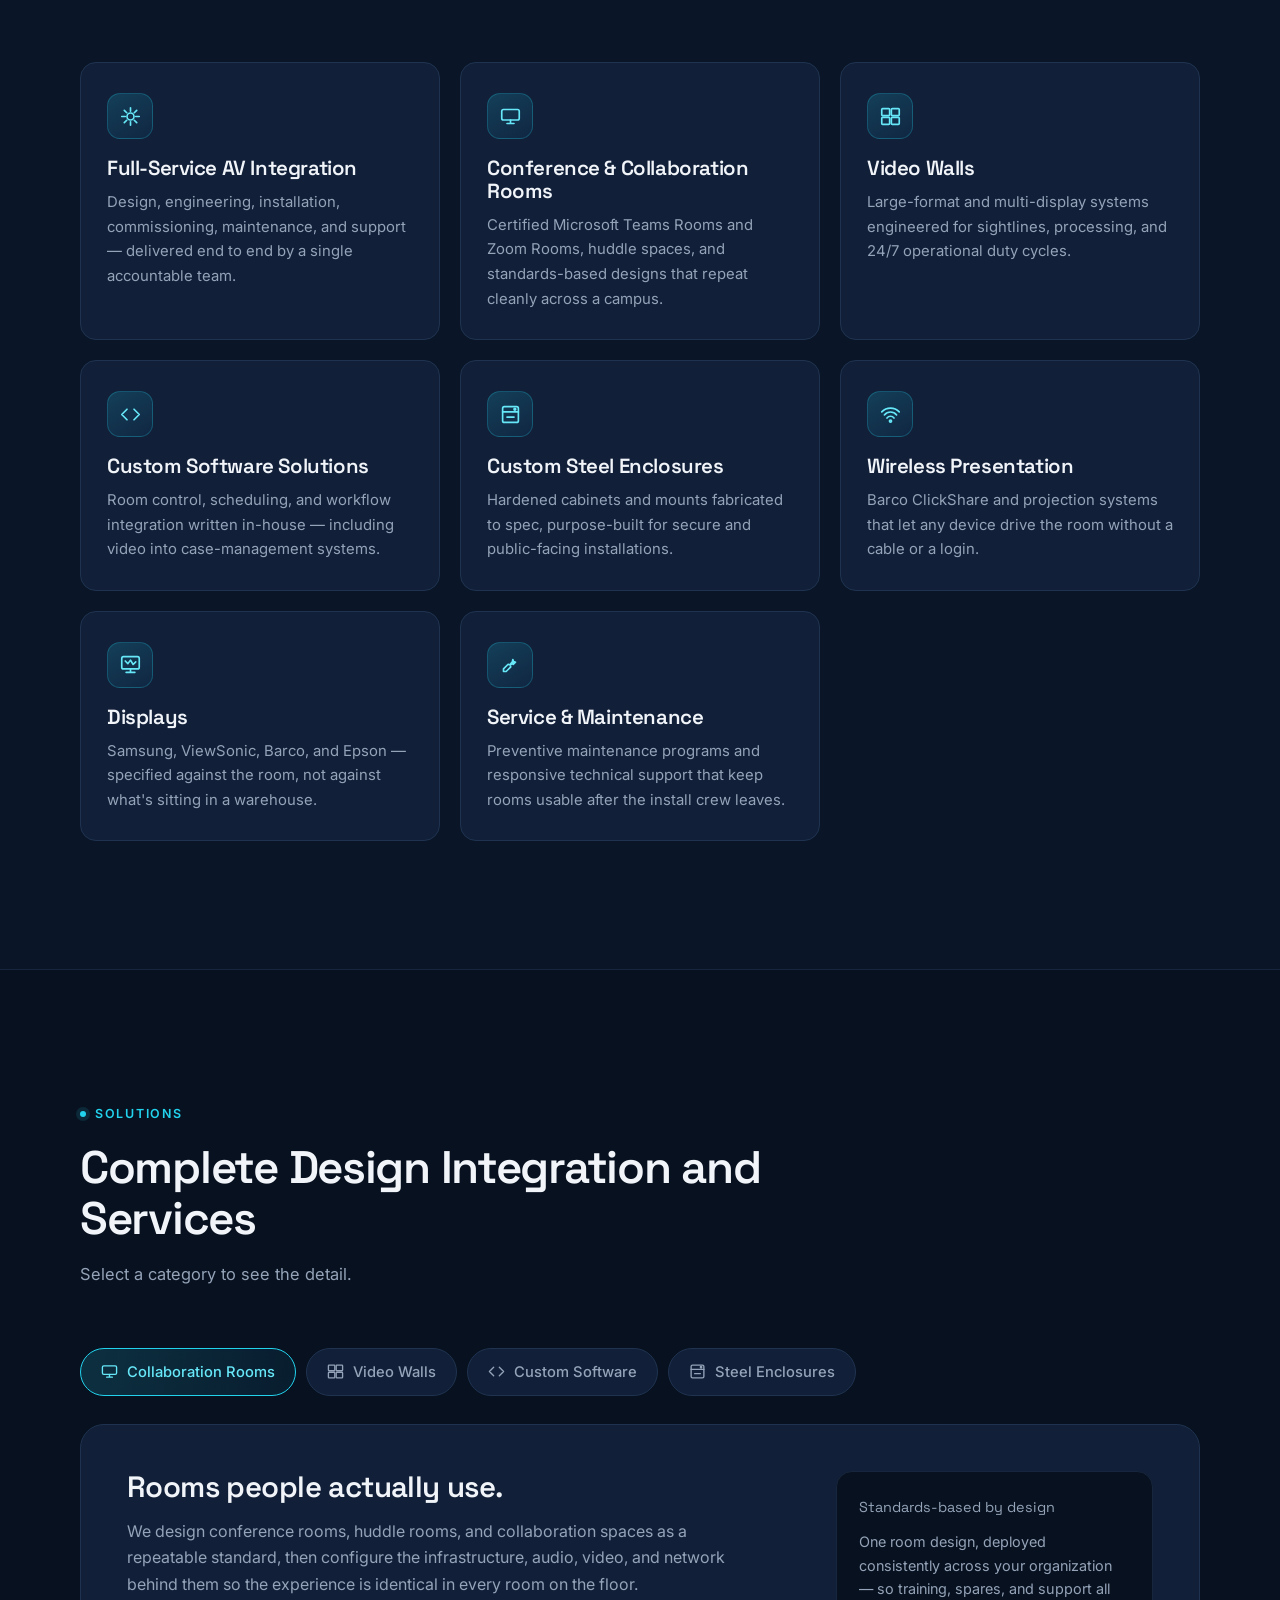
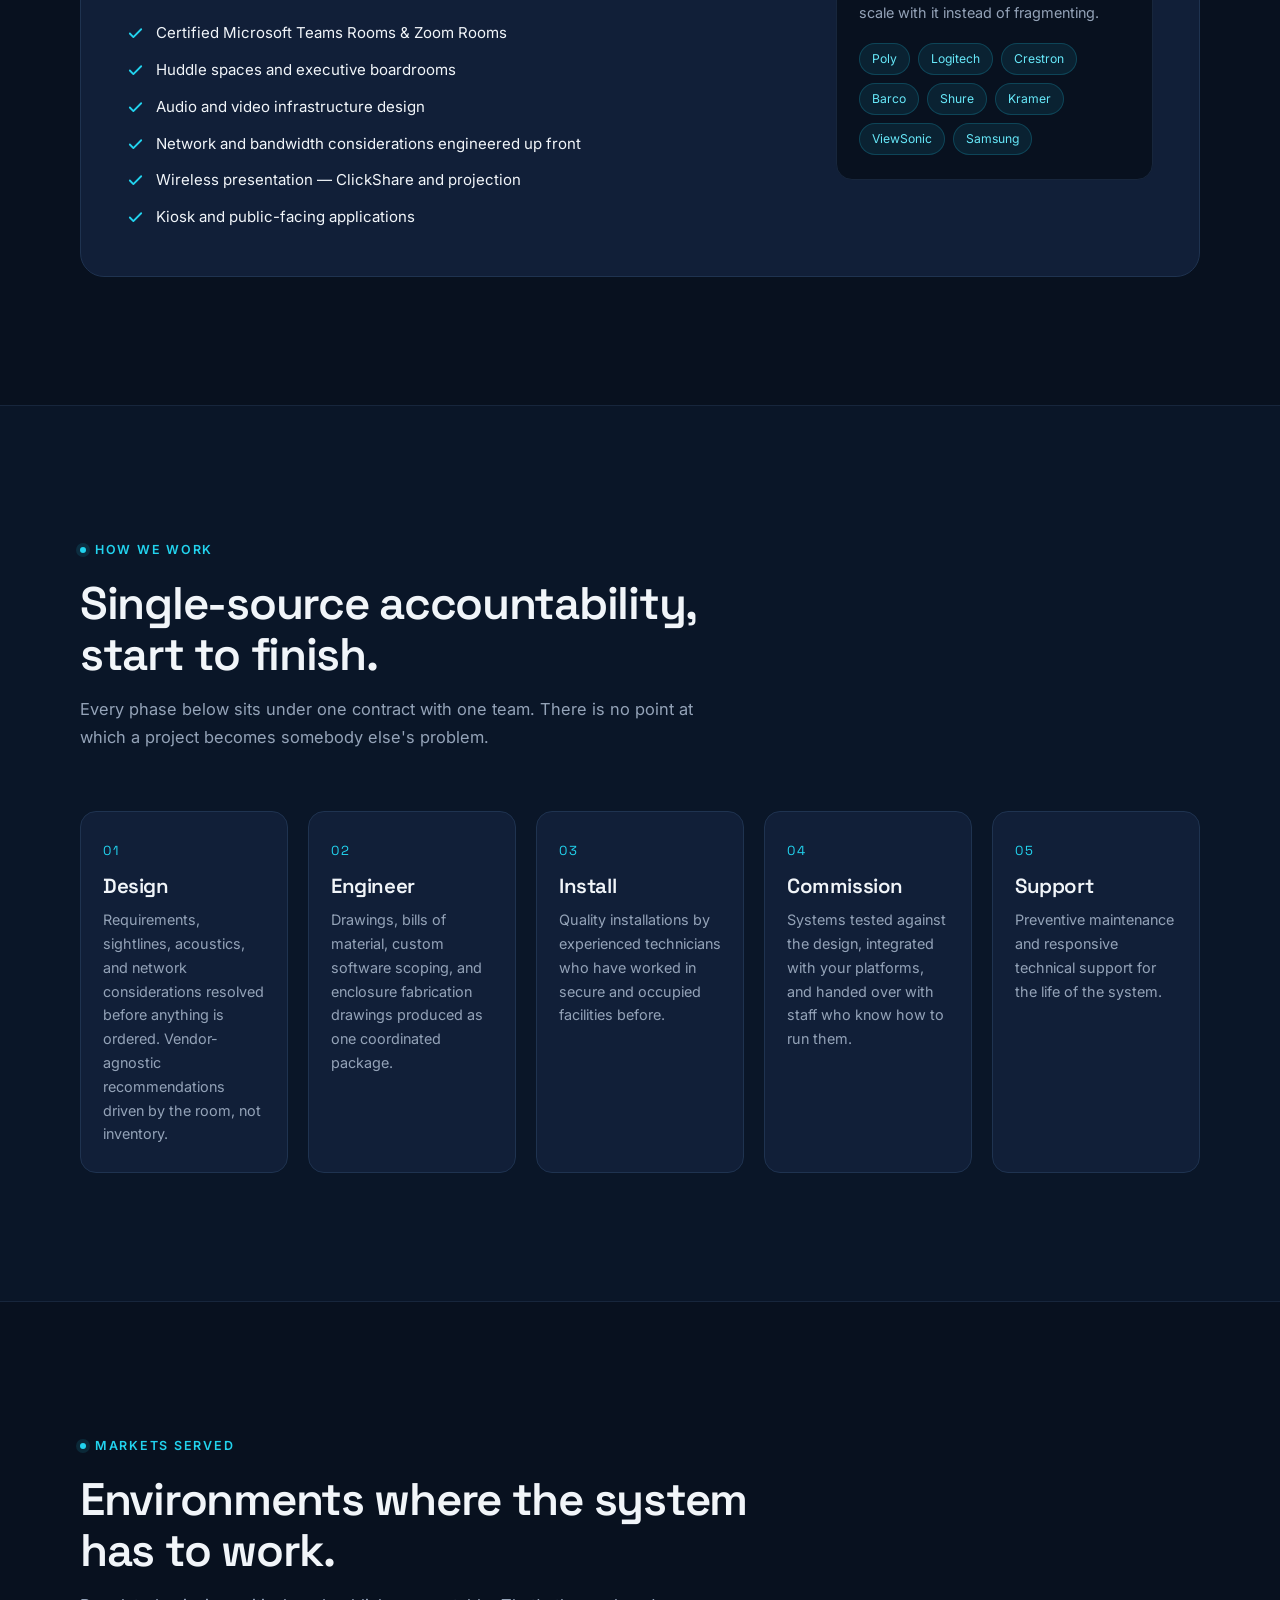
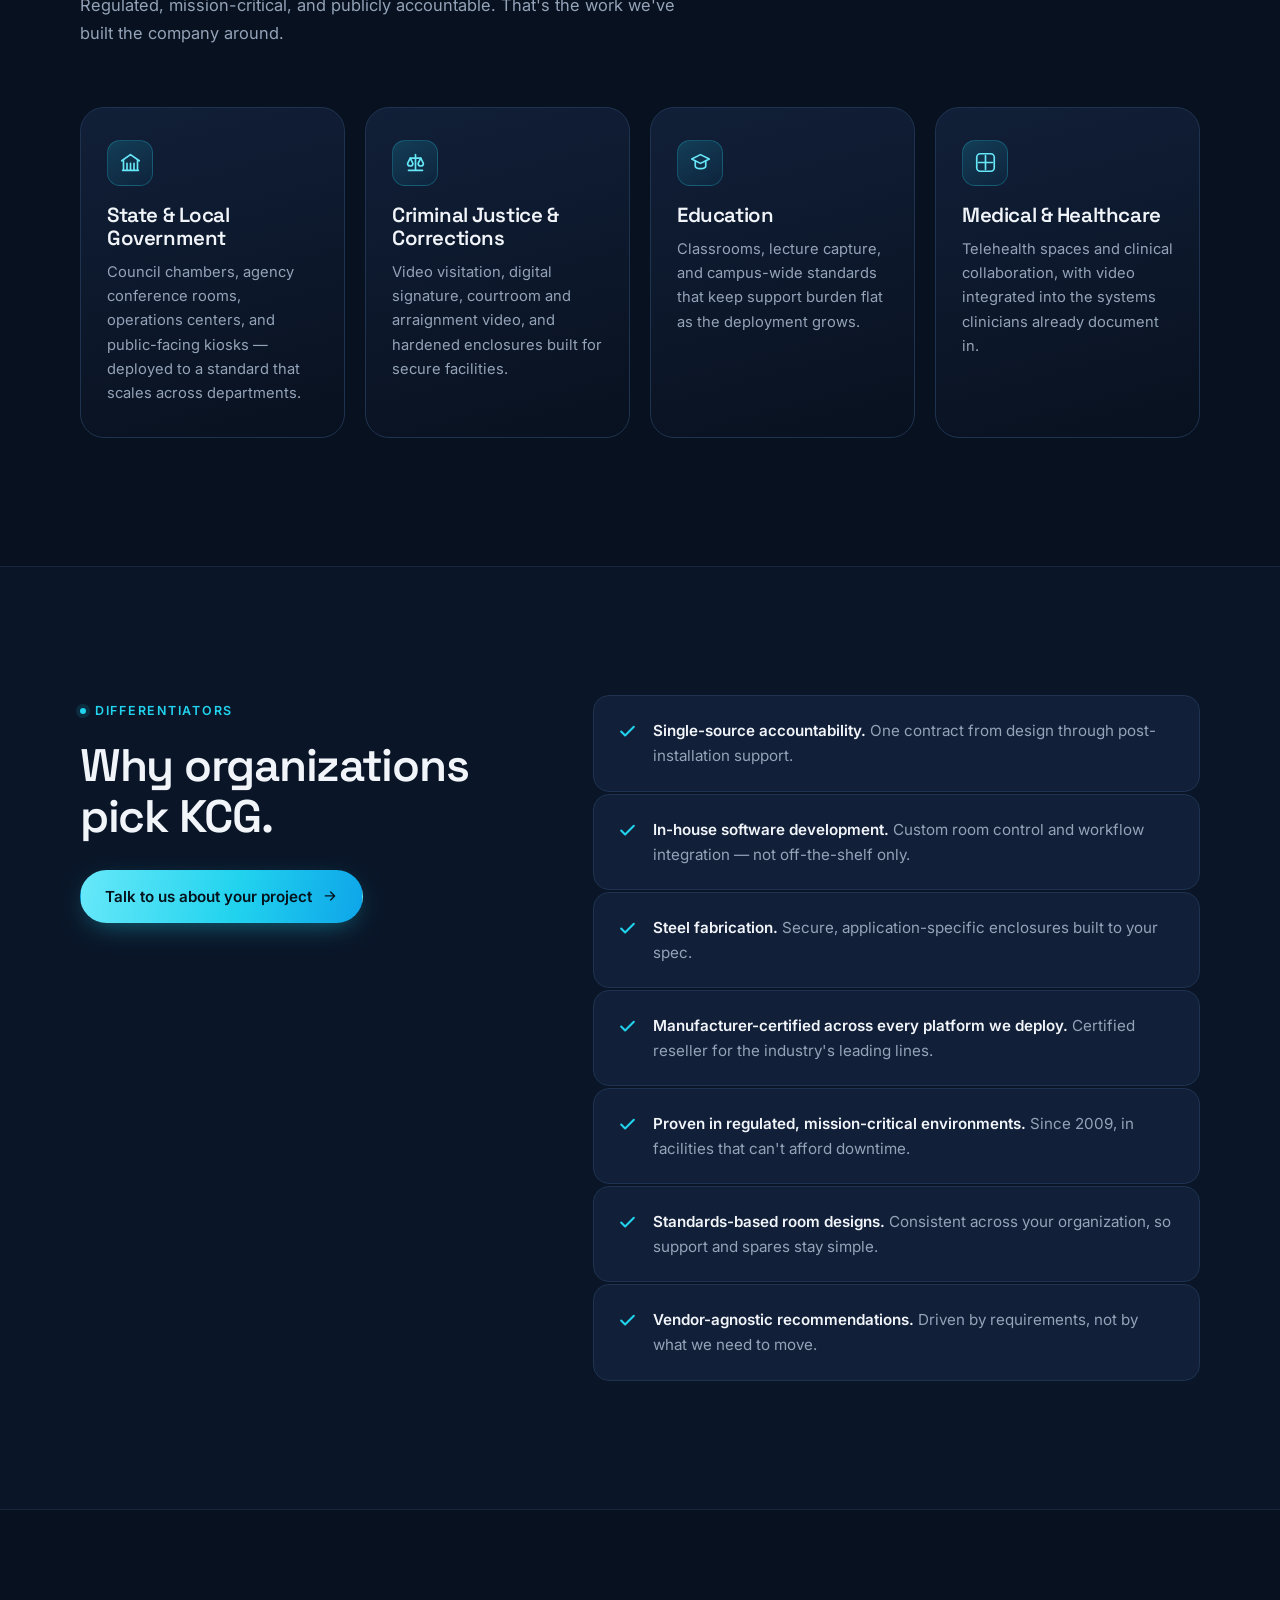
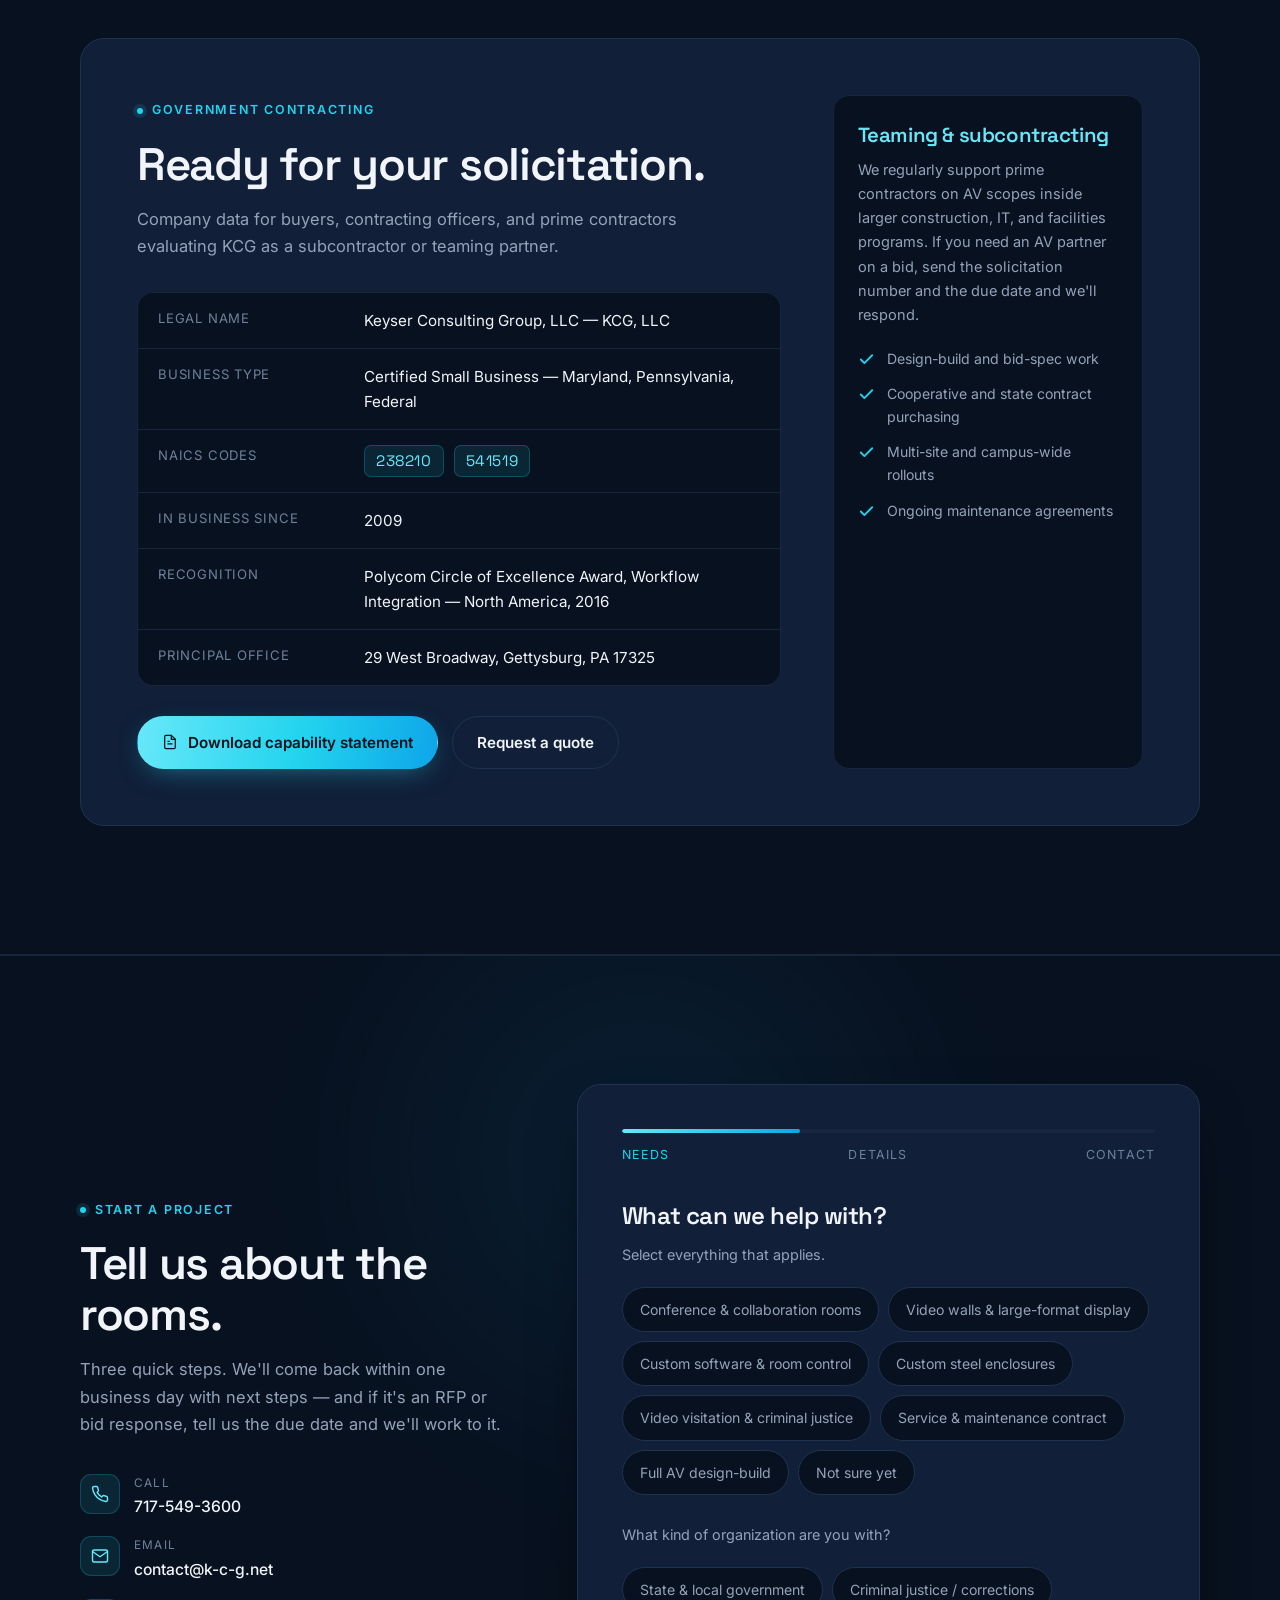
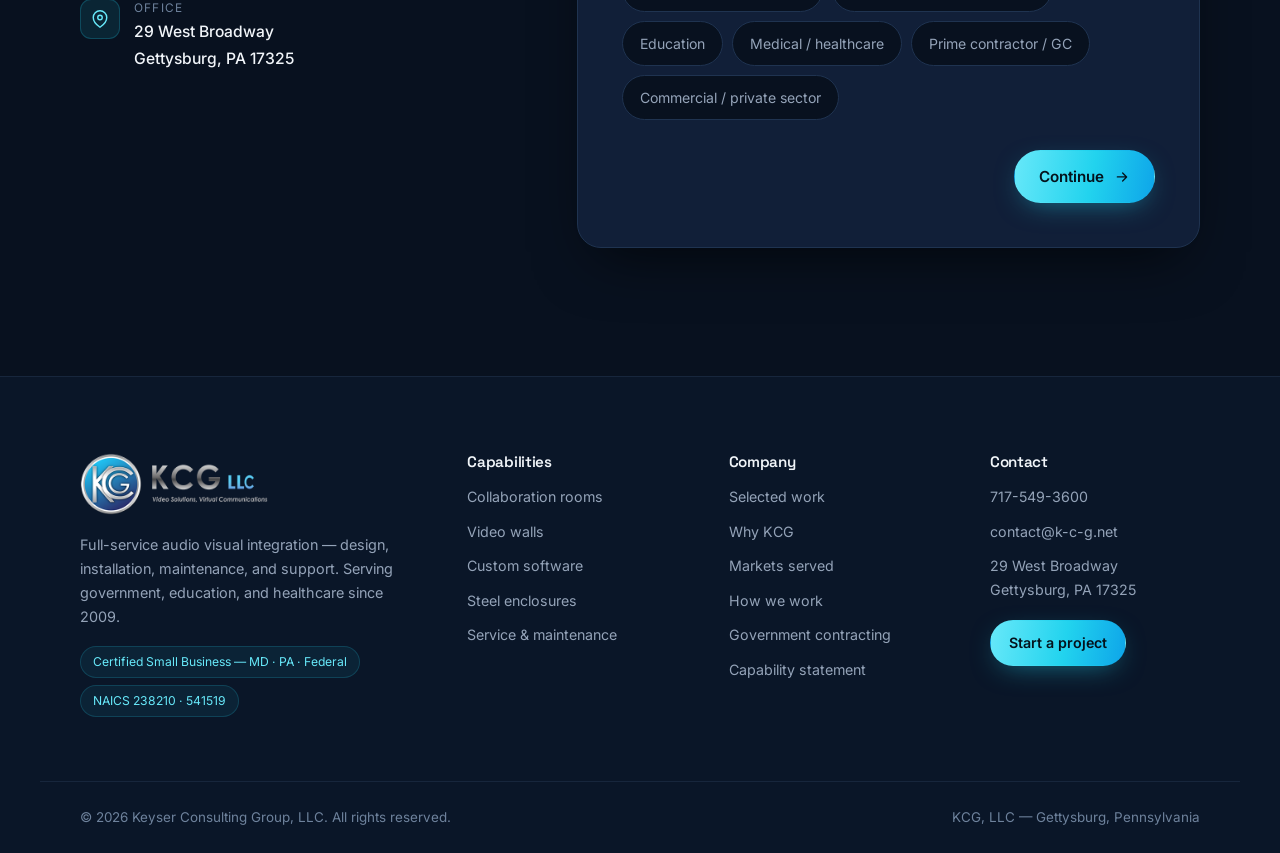
==== commit caa04887: "Update partner list and capability statement The homepage partner marquee now lists HP/Poly, Logitec" ====
--- a/index.html
+++ b/index.html
@@ -24,7 +24,7 @@
 <link rel="preconnect" href="https://fonts.googleapis.com">
 <link rel="preconnect" href="https://fonts.gstatic.com" crossorigin>
 <link href="https://fonts.googleapis.com/css2?family=Inter:wght@400;500;600;700&family=Space+Grotesk:wght@500;600;700&display=swap" rel="stylesheet">
-<link rel="stylesheet" href="assets/styles.css">
+<link rel="stylesheet" href="assets/styles.css?v=3">
 
 <script type="application/ld+json">
 {
@@ -193,14 +193,14 @@
   <div class="marquee" data-marquee>
     <div class="marquee-track">
       <ul class="marquee-list">
-        <li>HP&nbsp;Poly</li><li>Crestron</li><li>Samsung</li><li>Logitech</li><li>ViewSonic</li>
-        <li>Barco</li><li>ClickShare</li><li>Epson</li><li>Legrand&nbsp;AV</li><li>Chief</li>
-        <li>Da-Lite</li><li>Sanus</li><li>Microsoft&nbsp;Teams&nbsp;Rooms</li><li>Zoom&nbsp;Rooms</li>
+        <li>HP/Poly</li><li>Logitech</li><li>Crestron</li><li>Samsung</li><li>ViewSonic</li><li>Shure</li>
+        <li>Bose</li><li>Barco</li><li>Sanus</li><li>Middle&nbsp;Atlantic</li><li>Chief</li><li>C2G</li>
+        <li>Da-Lite</li><li>Sonance</li><li>Epson</li><li>Kramer</li><li>Zoom</li><li>Neat</li>
       </ul>
       <ul class="marquee-list" aria-hidden="true">
-        <li>HP&nbsp;Poly</li><li>Crestron</li><li>Samsung</li><li>Logitech</li><li>ViewSonic</li>
-        <li>Barco</li><li>ClickShare</li><li>Epson</li><li>Legrand&nbsp;AV</li><li>Chief</li>
-        <li>Da-Lite</li><li>Sanus</li><li>Microsoft&nbsp;Teams&nbsp;Rooms</li><li>Zoom&nbsp;Rooms</li>
+        <li>HP/Poly</li><li>Logitech</li><li>Crestron</li><li>Samsung</li><li>ViewSonic</li><li>Shure</li>
+        <li>Bose</li><li>Barco</li><li>Sanus</li><li>Middle&nbsp;Atlantic</li><li>Chief</li><li>C2G</li>
+        <li>Da-Lite</li><li>Sonance</li><li>Epson</li><li>Kramer</li><li>Zoom</li><li>Neat</li>
       </ul>
     </div>
   </div>
@@ -372,7 +372,7 @@
             <h3>Hardened enclosures, fabricated in-house.</h3>
             <p>When an installation has to survive a public corridor, a secure facility, or a housing unit, off-the-shelf mounts do not hold up. We fabricate custom steel enclosures to spec &mdash; sized to the device, serviceable from the front, and built to be attacked.</p>
             <ul class="tick-list">
-              <li><svg class="ico"><use href="#i-check"/></svg> Securely houses Poly X50, X30, or Logitech Rally Bar Huddle</li>
+              <li><svg class="ico"><use href="#i-check"/></svg> Securely houses Poly X52, X32, or Logitech Rally Bar Huddle</li>
               <li><svg class="ico"><use href="#i-check"/></svg> 24&Prime; monitor integrated behind the faceplate</li>
               <li><svg class="ico"><use href="#i-check"/></svg> Inmate-grade handset, 1,000&nbsp;lb pull strength, USB to the video device</li>
               <li><svg class="ico"><use href="#i-check"/></svg> Front case folds down for full access and service</li>
@@ -733,6 +733,6 @@
   </div>
 </footer>
 
-<script src="assets/script.js"></script>
+<script src="assets/script.js?v=3"></script>
 </body>
 </html>
--- a/assets/styles.css
+++ b/assets/styles.css
@@ -696,6 +696,9 @@
   font-family: inherit; color: inherit;
   transition: border-color .3s var(--ease), box-shadow .3s var(--ease);
 }
+/* .gal-item sets an explicit display, which beats the UA sheet's
+   [hidden] { display: none } — without this, filtering hides nothing. */
+.gal-item[hidden] { display: none; }
 .gal-item:hover { border-color: rgba(34, 211, 238, .4); box-shadow: var(--shadow-sm); }
 .gal-item img { display: block; width: 100%; height: auto; transition: transform .7s var(--ease); }
 .gal-item:hover img { transform: scale(1.045); }
